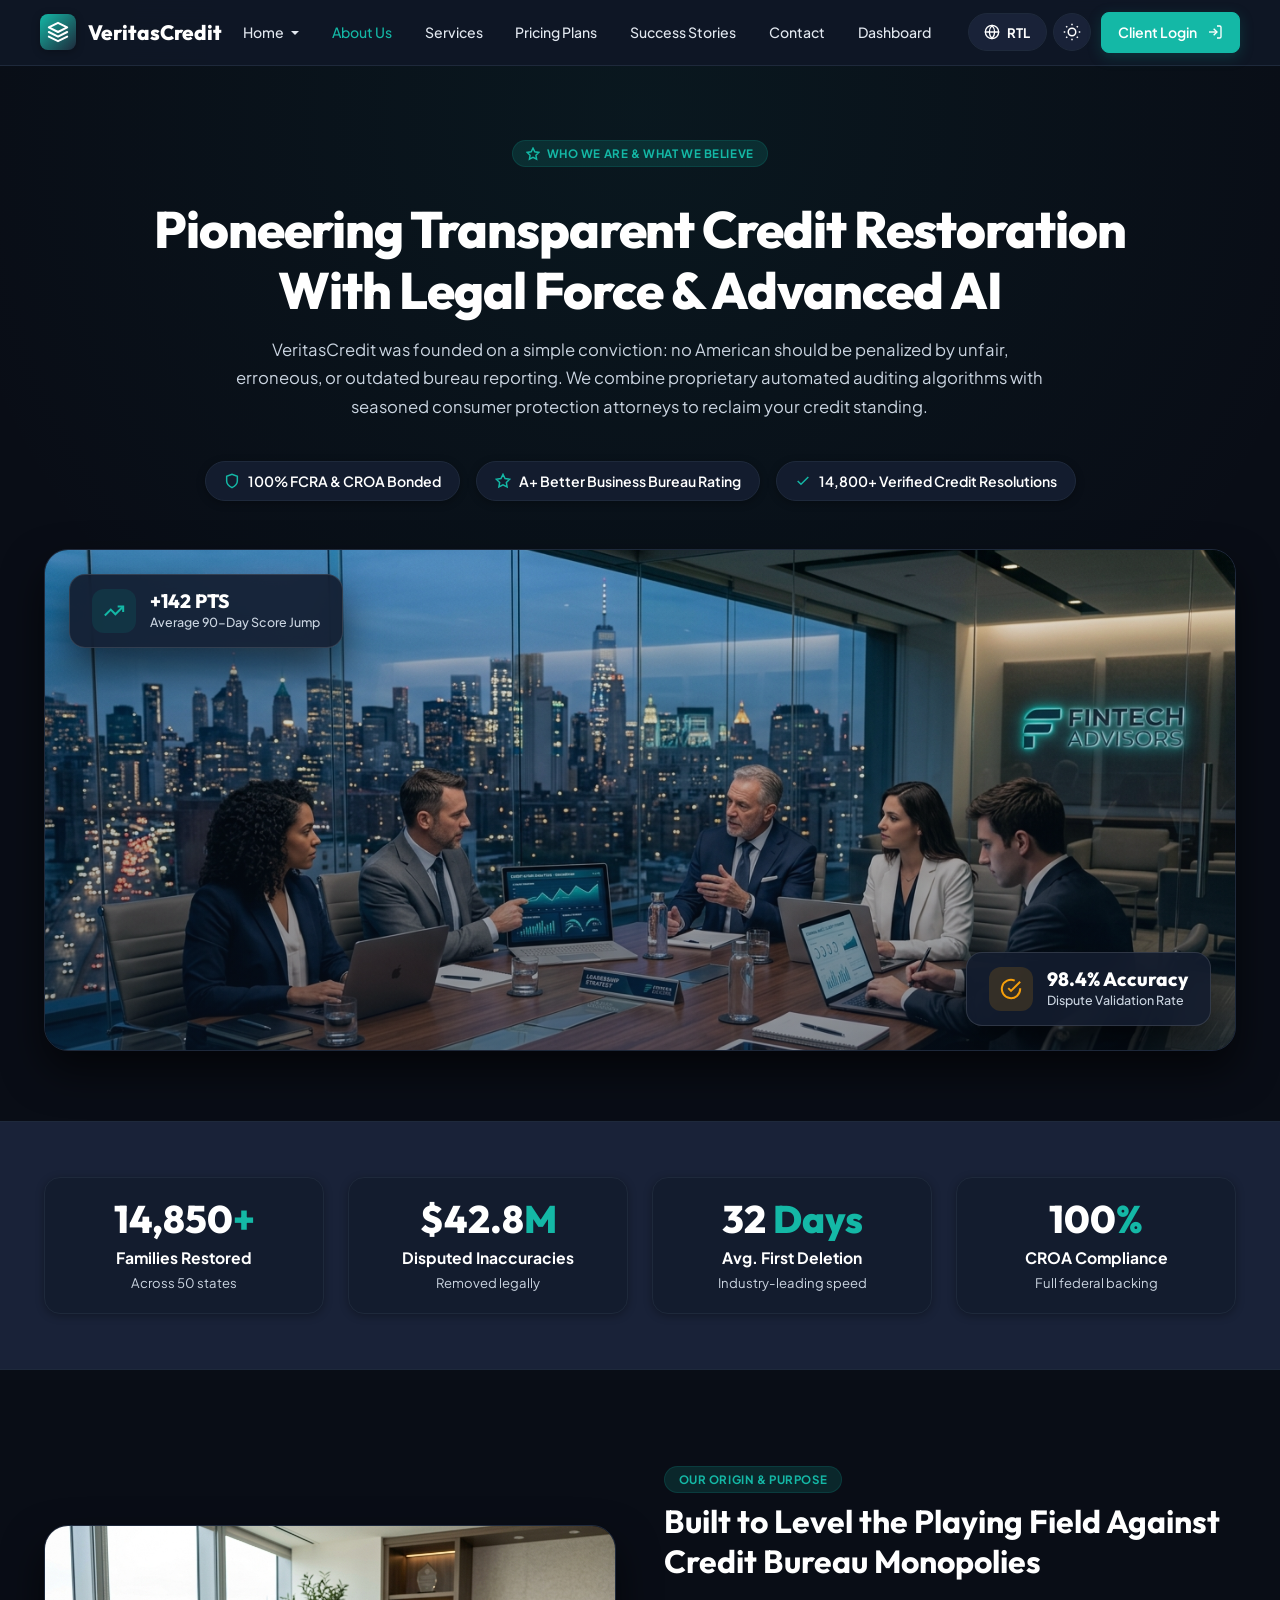
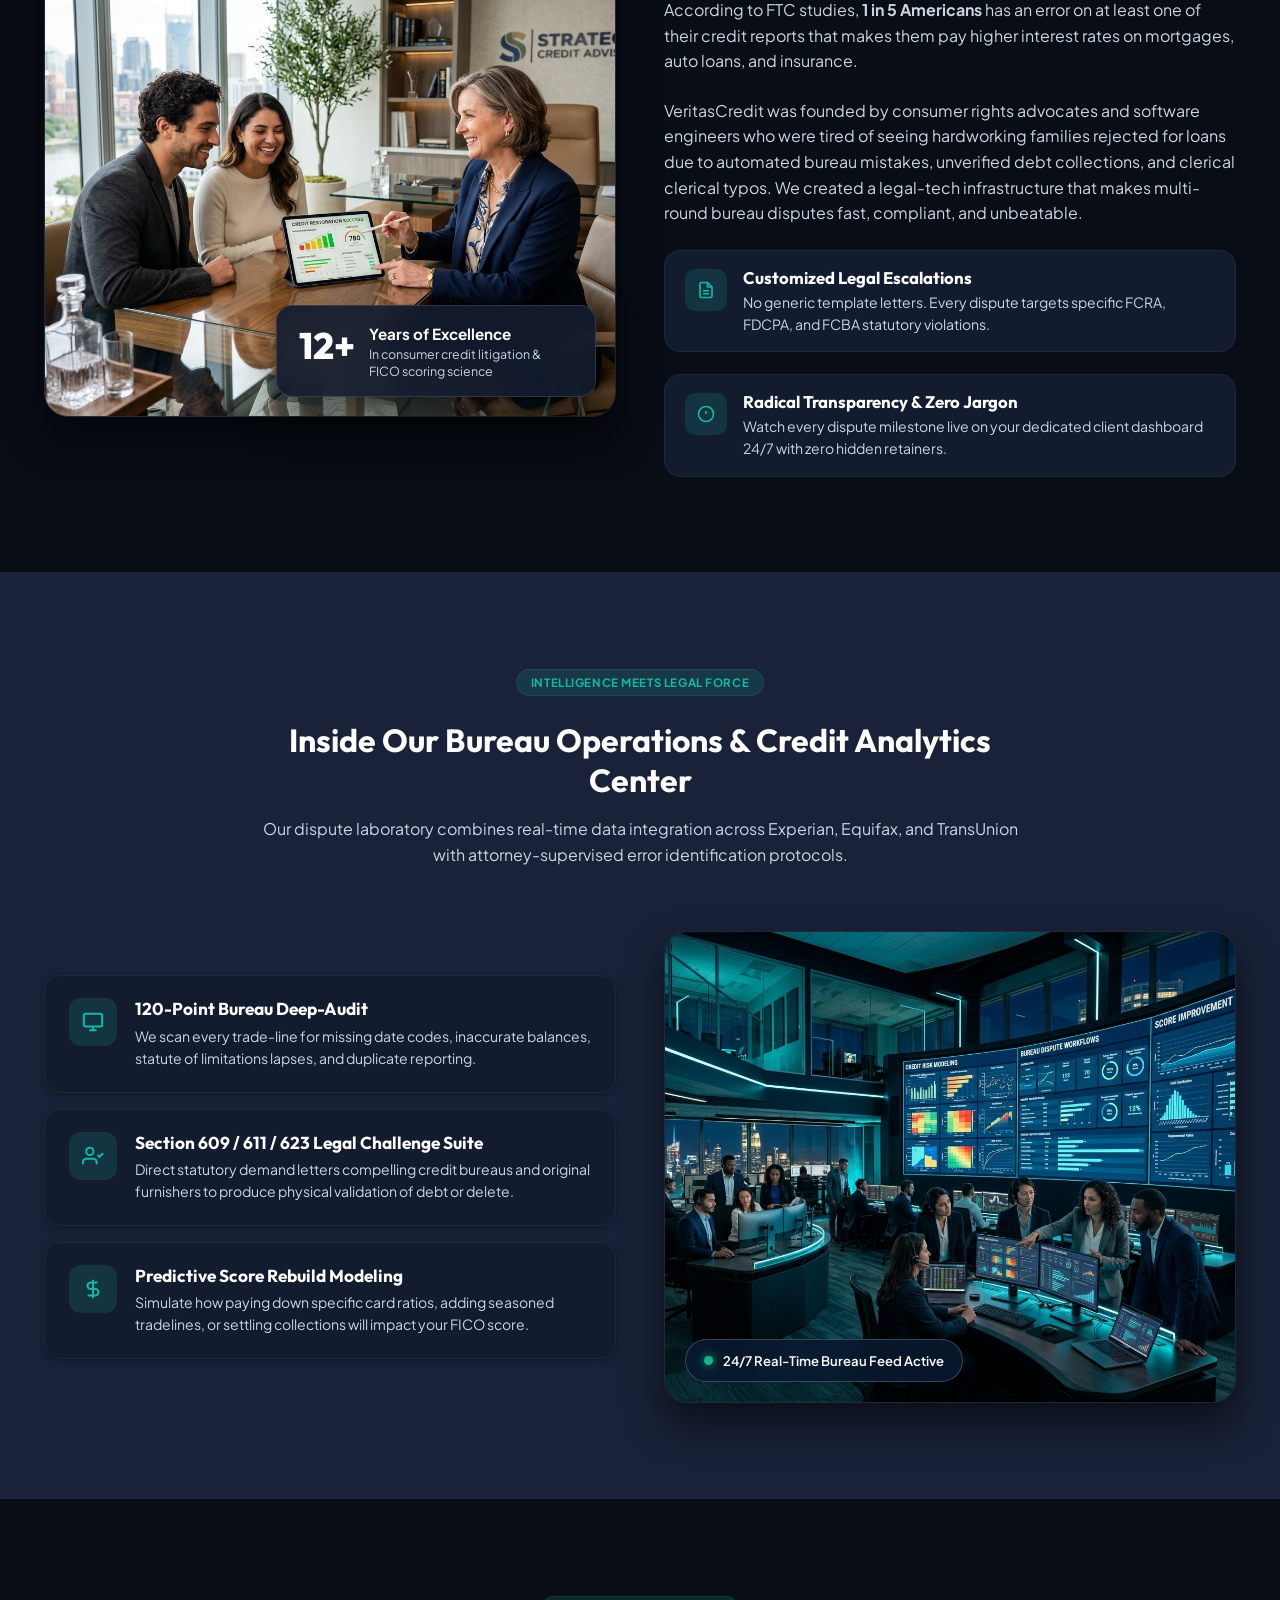
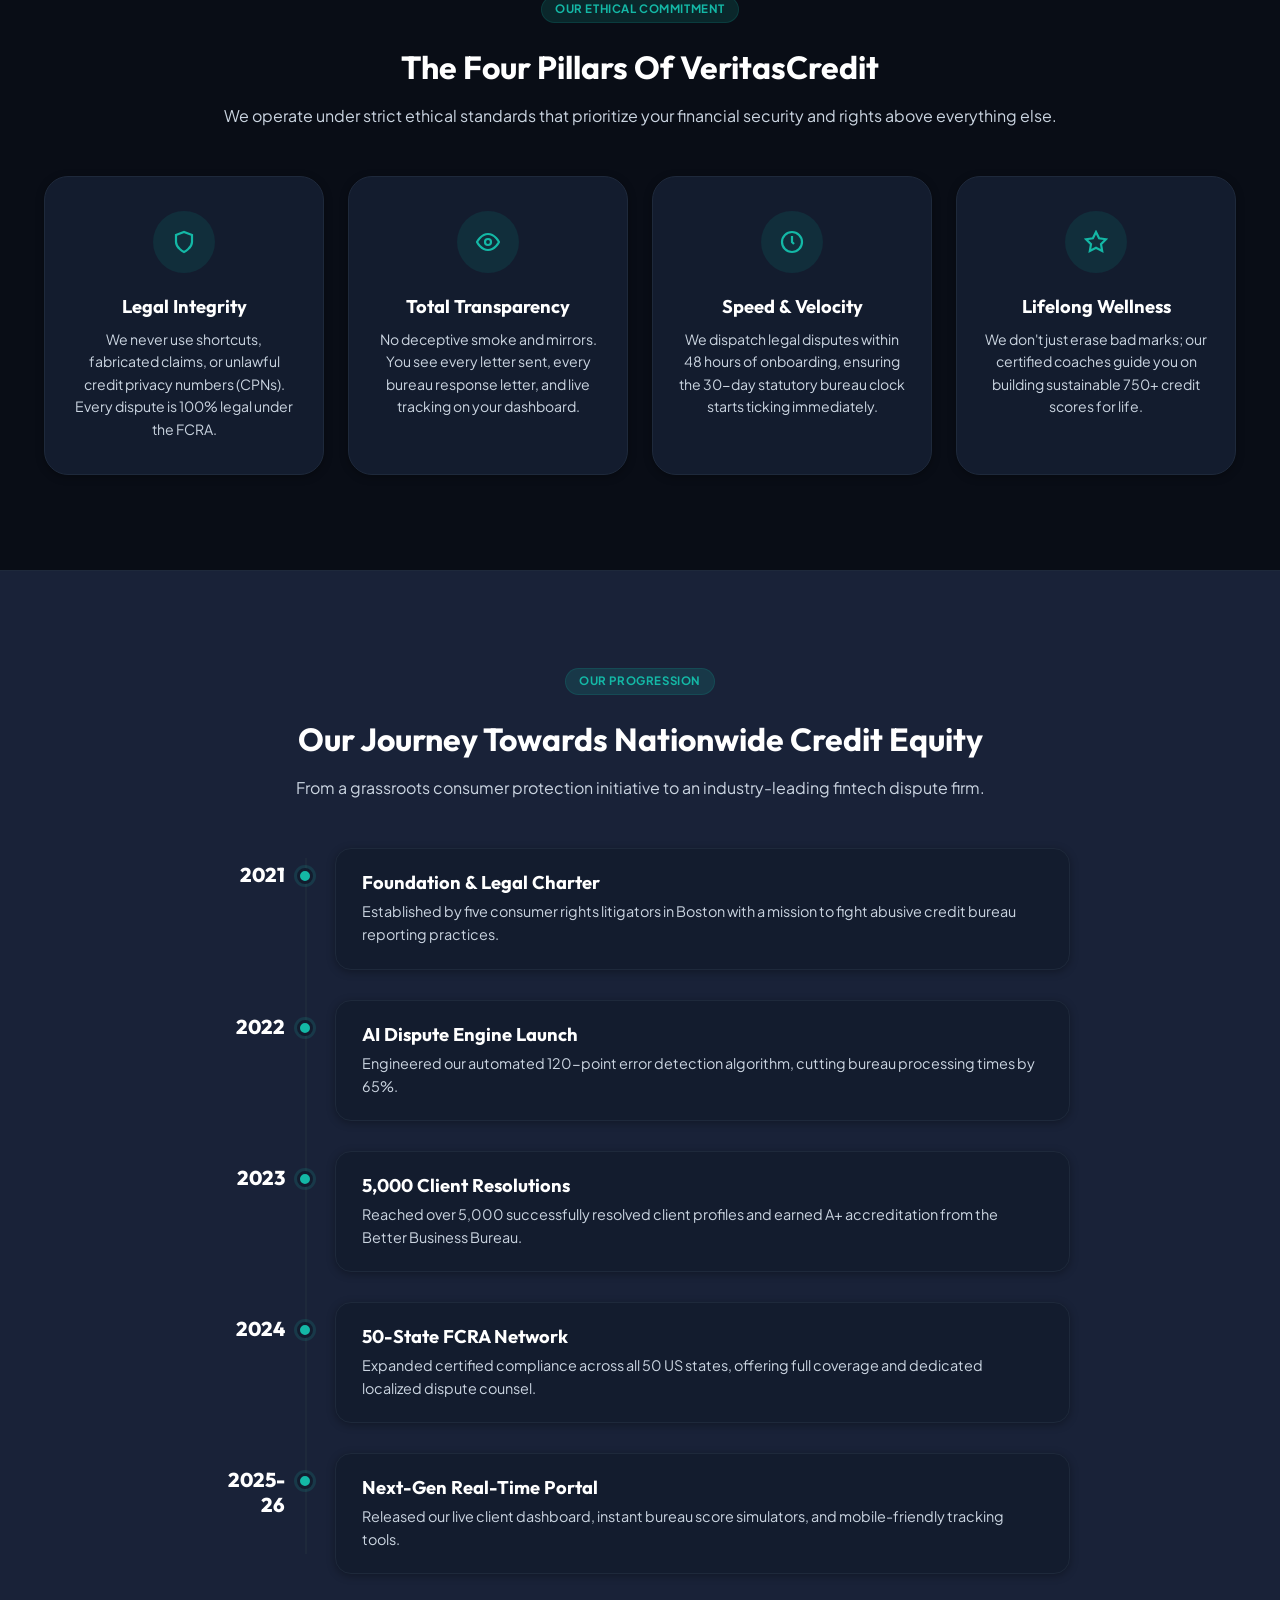
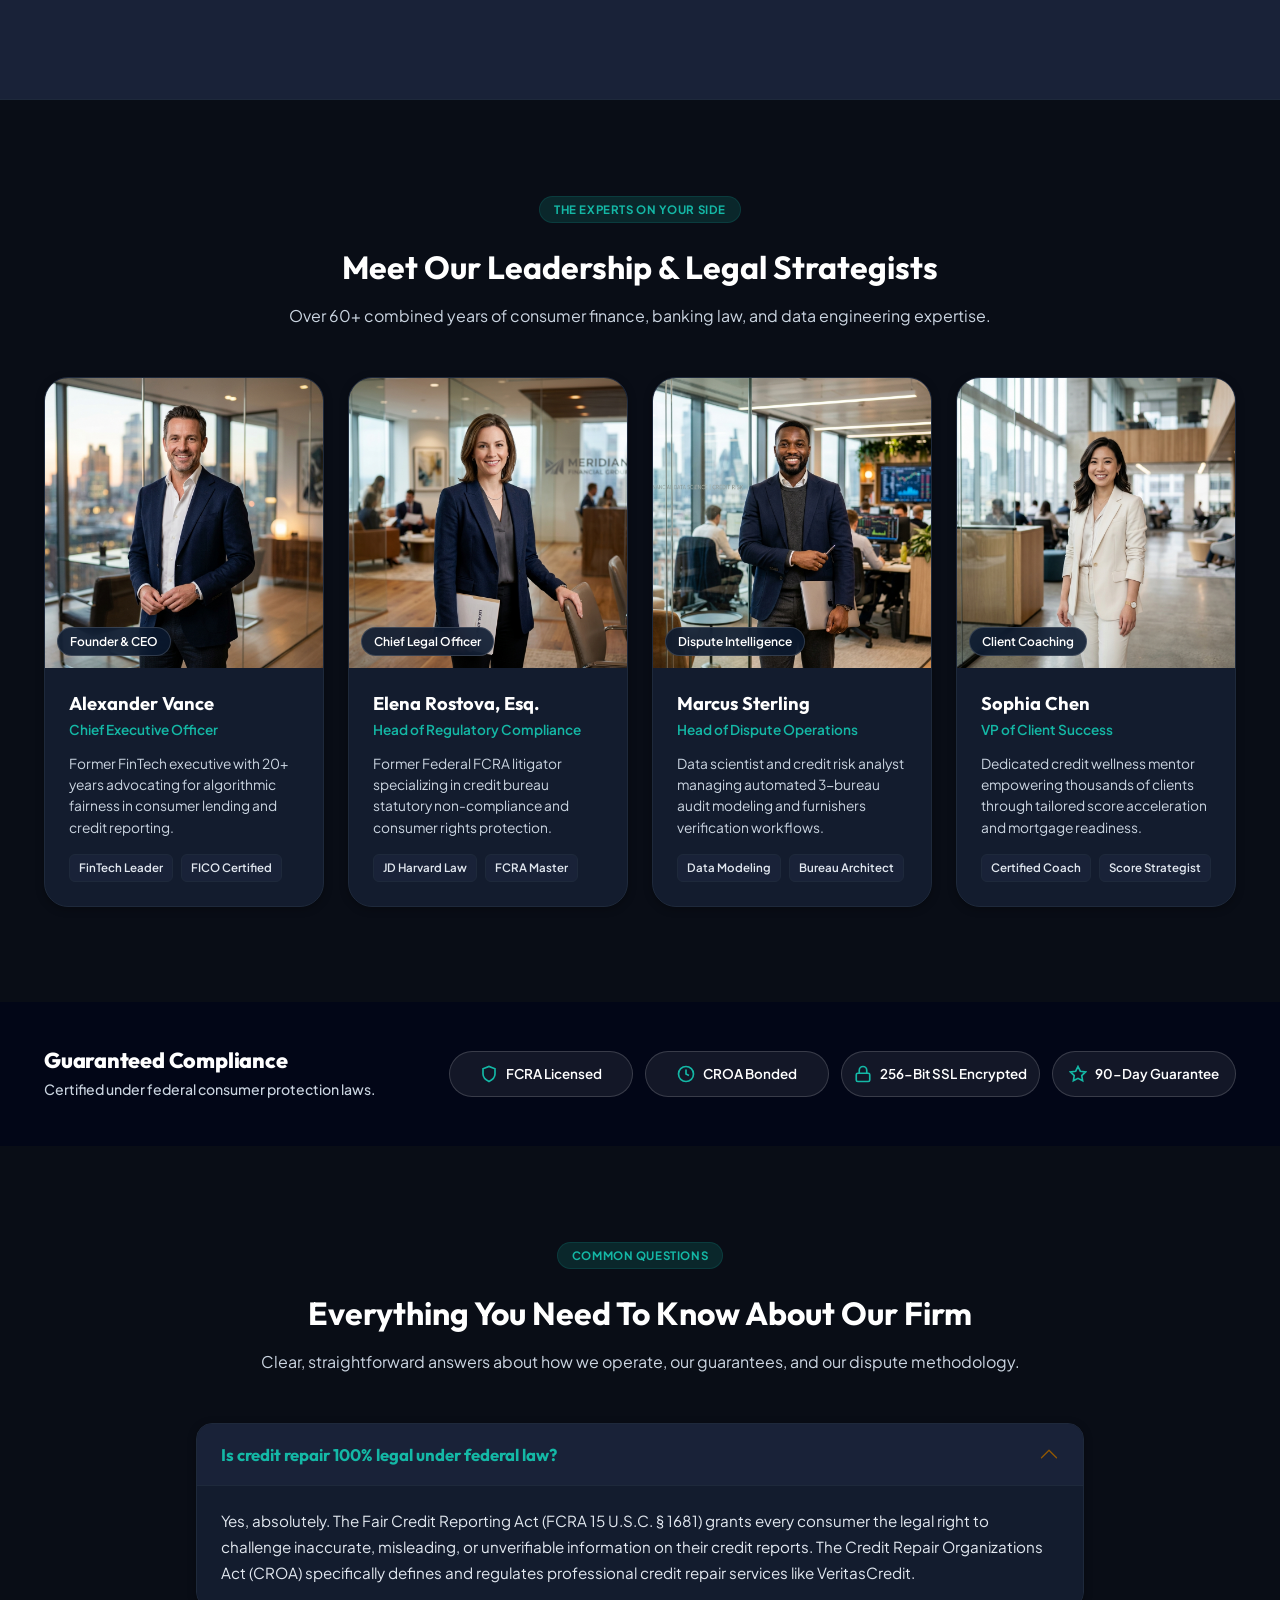
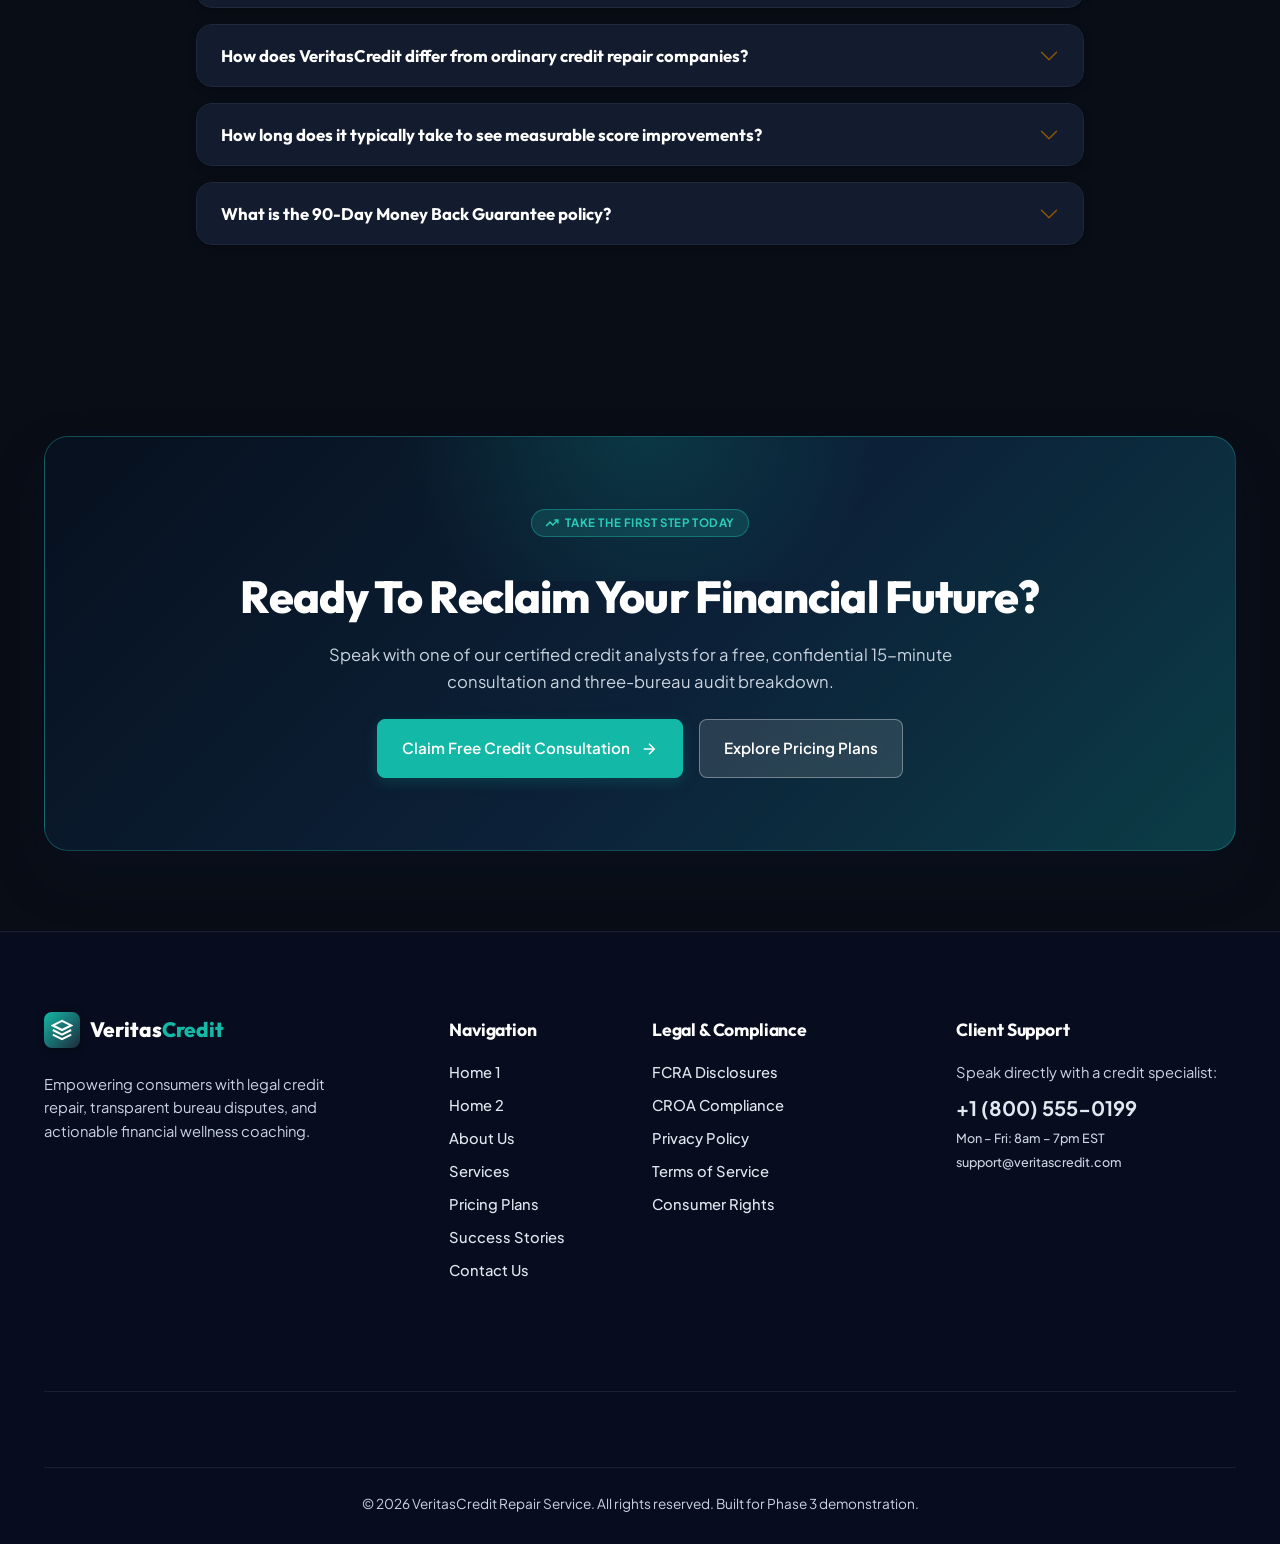
==== about.html @ 657b0f40 "first commit" ====
<!DOCTYPE html>
<html lang="en" dir="ltr" data-theme="light">
<head>
  <meta charset="UTF-8">
  <meta name="viewport" content="width=device-width, initial-scale=1.0">
  <title>VeritasCredit | About Us - Empowering Financial Freedom</title>
  <meta name="description" content="Learn about VeritasCredit's mission, executive leadership, legal dispute team, and innovative bureau repair technology helping thousands rebuild their credit.">
  
  <!-- Favicon -->
  <link rel="icon" type="image/svg+xml" href="data:image/svg+xml,<svg xmlns='http://www.w3.org/2000/svg' viewBox='0 0 24 24' fill='%230D9488'><path d='M12 2L2 7l10 5 10-5-10-5zM2 17l10 5 10-5M2 12l10 5 10-5'/></svg>">

  <!-- Bootstrap 5 CSS -->
  <link href="https://cdn.jsdelivr.net/npm/bootstrap@5.3.3/dist/css/bootstrap.min.css" rel="stylesheet" integrity="sha384-QWTKZyjpPEjISv5WaRU9OFeRpok6YctnYmDr5pNlyT2bRjXh0JMhjY6hW+ALEwIH" crossorigin="anonymous">

  <!-- Custom Stylesheet System -->
  <link rel="stylesheet" href="assets/css/style.css">
  <link rel="stylesheet" href="assets/css/responsive.css">
</head>
<body>

  <!-- ==========================================================================
       ATTRACTIVE PAGE LOADER
       ========================================================================== -->
  <div id="page-loader" class="page-loader">
    <div class="loader-content">
      <div class="loader-spinner-wrap">
        <div class="loader-ring loader-ring-1"></div>
        <div class="loader-ring loader-ring-2"></div>
        <div class="loader-logo-box">
          <svg width="26" height="26" viewBox="0 0 24 24" fill="none" stroke="currentColor" stroke-width="2.2">
            <path d="M12 2L2 7l10 5 10-5-10-5z"></path>
            <path d="M2 17l10 5 10-5"></path>
            <path d="M2 12l10 5 10-5"></path>
          </svg>
        </div>
      </div>
      <div class="loader-text font-heading fw-bold">Veritas<span style="color: #2DD4BF;">Credit</span></div>
      <div class="loader-subtext">Loading Organization Story...</div>
      <div class="loader-progress-bar">
        <div class="loader-progress-fill"></div>
      </div>
    </div>
  </div>

  <!-- ==========================================================================
       SHARED NAVBAR
       ========================================================================== -->
  <header class="header-navbar">
    <div class="container">
      <nav class="navbar navbar-expand-xl navbar-light p-0">
        
        <!-- Brand Logo -->
        <a class="navbar-brand navbar-brand-logo" href="index.html" id="nav-brand-logo">
          <div class="logo-icon-box">
            <svg width="22" height="22" viewBox="0 0 24 24" fill="none" stroke="currentColor" stroke-width="2.2" stroke-linecap="round" stroke-linejoin="round">
              <path d="M12 2L2 7l10 5 10-5-10-5z"></path>
              <path d="M2 17l10 5 10-5"></path>
              <path d="M2 12l10 5 10-5"></path>
            </svg>
          </div>
          <span>Veritas<span style="color: var(--brand-teal);">Credit</span></span>
        </a>

        <!-- Mobile Toggler -->
        <button class="navbar-toggler border-0 shadow-none p-2" type="button" data-bs-target="#navbarContent" aria-controls="navbarContent" aria-expanded="false" aria-label="Toggle navigation" id="mobile-nav-toggler">
          <svg width="24" height="24" viewBox="0 0 24 24" fill="none" stroke="currentColor" stroke-width="2">
            <line x1="3" y1="12" x2="21" y2="12"></line>
            <line x1="3" y1="6" x2="21" y2="6"></line>
            <line x1="3" y1="18" x2="21" y2="18"></line>
          </svg>
        </button>

        <!-- Navbar Menu & Controls -->
        <div class="collapse navbar-collapse" id="navbarContent">
          <!-- Main Links -->
          <ul class="navbar-nav mx-auto align-items-lg-center">
            
            <!-- Home Dropdown -->
            <li class="nav-item dropdown">
              <a class="nav-link dropdown-toggle" href="#" id="homeDropdown" role="button" data-bs-toggle="dropdown" aria-expanded="false">
                Home
              </a>
              <ul class="dropdown-menu dropdown-menu-custom" aria-labelledby="homeDropdown">
                <li><a class="dropdown-item" href="index.html" id="link-home1">Home 1</a></li>
                <li><a class="dropdown-item" href="home-2.html" id="link-home2">Home 2</a></li>
              </ul>
            </li>

            <li class="nav-item"><a class="nav-link active" href="about.html" id="link-about">About Us</a></li>
            <li class="nav-item"><a class="nav-link" href="services.html" id="link-services">Services</a></li>
            <li class="nav-item"><a class="nav-link" href="pricing.html" id="link-pricing">Pricing Plans</a></li>
            <li class="nav-item"><a class="nav-link" href="stories.html" id="link-stories">Success Stories</a></li>
            <li class="nav-item"><a class="nav-link" href="contact.html" id="link-contact">Contact</a></li>
            <li class="nav-item"><a class="nav-link" href="dashboard.html" id="link-dashboard">Dashboard</a></li>
          </ul>

          <!-- Controls & Login CTA -->
          <div class="d-flex align-items-center gap-2 ms-lg-3 nav-controls-mobile mt-3 mt-lg-0">
            <!-- Direction Switcher (LTR / RTL) -->
            <button class="lang-switch-btn dir-toggle-btn" type="button" aria-label="Toggle Layout Direction" id="btn-rtl-toggle">
              <svg width="16" height="16" viewBox="0 0 24 24" fill="none" stroke="currentColor" stroke-width="2" stroke-linecap="round" stroke-linejoin="round">
                <circle cx="12" cy="12" r="10"></circle>
                <line x1="2" y1="12" x2="22" y2="12"></line>
                <path d="M12 2a15.3 15.3 0 0 1 4 10 15.3 15.3 0 0 1-4 10 15.3 15.3 0 0 1-4-10 15.3 15.3 0 0 1 4-10z"></path>
              </svg>
              <span class="dir-label">RTL</span>
            </button>

            <!-- Light/Dark Mode Switcher -->
            <button class="btn-icon-toggle theme-toggle-btn" type="button" aria-label="Toggle Dark/Light Mode" id="btn-theme-toggle">
              <svg width="18" height="18" viewBox="0 0 24 24" fill="none" stroke="currentColor" stroke-width="2">
                <path d="M21 12.79A9 9 0 1 1 11.21 3 7 7 0 0 0 21 12.79z"/>
              </svg>
            </button>

            <!-- Login Button -->
            <a href="login.html" class="btn-custom-primary text-decoration-none px-3 py-2 ms-1" id="btn-login">
              <span>Client Login</span>
              <svg width="16" height="16" viewBox="0 0 24 24" fill="none" stroke="currentColor" stroke-width="2">
                <path d="M15 3h4a2 2 0 0 1 2 2v14a2 2 0 0 1-2 2h-4"></path>
                <polyline points="10 17 15 12 10 7"></polyline>
                <line x1="15" y1="12" x2="3" y2="12"></line>
              </svg>
            </a>
          </div>

        </div>
      </nav>
    </div>
  </header>

  <!-- ==========================================================================
       SECTION 1 — ABOUT PAGE HERO
       ========================================================================== -->
  <section class="about-page-hero" id="hero">
    <div class="container">
      
      <!-- Headline & Subtitle -->
      <div class="row justify-content-center text-center mb-4">
        <div class="col-lg-10">
          <div class="badge-eyebrow">
            <svg width="14" height="14" viewBox="0 0 24 24" fill="none" stroke="currentColor" stroke-width="2.5">
              <polygon points="12 2 15.09 8.26 22 9.27 17 14.14 18.18 21.02 12 17.77 5.82 21.02 7 14.14 2 9.27 8.91 8.26 12 2"></polygon>
            </svg>
            WHO WE ARE & WHAT WE BELIEVE
          </div>
          <h1 class="page-hero-title mt-3 mb-3">
            Pioneering Transparent Credit Restoration With <span class="gradient-text">Legal Force & Advanced AI</span>
          </h1>
          <p class="page-hero-subtitle mx-auto">
            VeritasCredit was founded on a simple conviction: no American should be penalized by unfair, erroneous, or outdated bureau reporting. We combine proprietary automated auditing algorithms with seasoned consumer protection attorneys to reclaim your credit standing.
          </p>
        </div>
      </div>

      <!-- Quick Trust Indicators -->
      <div class="row justify-content-center g-3 mb-5">
        <div class="col-auto">
          <div class="about-hero-pill">
            <svg width="16" height="16" viewBox="0 0 24 24" fill="none" stroke="currentColor" stroke-width="2.2" class="text-teal">
              <path d="M12 22s8-4 8-10V5l-8-3-8 3v7c0 6 8 10 8 10z"/>
            </svg>
            <span>100% FCRA & CROA Bonded</span>
          </div>
        </div>
        <div class="col-auto">
          <div class="about-hero-pill">
            <svg width="16" height="16" viewBox="0 0 24 24" fill="none" stroke="currentColor" stroke-width="2.2" class="text-teal">
              <polygon points="12 2 15.09 8.26 22 9.27 17 14.14 18.18 21.02 12 17.77 5.82 21.02 7 14.14 2 9.27 8.91 8.26 12 2"></polygon>
            </svg>
            <span>A+ Better Business Bureau Rating</span>
          </div>
        </div>
        <div class="col-auto">
          <div class="about-hero-pill">
            <svg width="16" height="16" viewBox="0 0 24 24" fill="none" stroke="currentColor" stroke-width="2.2" class="text-teal">
              <polyline points="20 6 9 17 4 12"/>
            </svg>
            <span>14,800+ Verified Credit Resolutions</span>
          </div>
        </div>
      </div>

      <!-- Hero Banner Image Showcase with Glass Floating Cards -->
      <div class="about-hero-media-wrap">
        <div class="about-hero-image-frame">
          <img src="assets/images/about/about-hero.jpg" alt="VeritasCredit Executive Leadership Boardroom" class="about-hero-img" loading="eager">
          <div class="about-hero-gradient-overlay"></div>
          
          <!-- Floating Badge Top Left -->
          <div class="about-floating-stat-card card-top-left">
            <div class="stat-badge-icon bg-teal-subtle">
              <svg width="22" height="22" viewBox="0 0 24 24" fill="none" stroke="currentColor" stroke-width="2.2">
                <polyline points="22 7 13.5 15.5 8.5 10.5 2 17"/>
                <polyline points="16 7 22 7 22 13"/>
              </svg>
            </div>
            <div>
              <div class="stat-badge-number">+142 PTS</div>
              <div class="stat-badge-label">Average 90-Day Score Jump</div>
            </div>
          </div>

          <!-- Floating Badge Bottom Right -->
          <div class="about-floating-stat-card card-bottom-right">
            <div class="stat-badge-icon bg-gold-subtle">
              <svg width="22" height="22" viewBox="0 0 24 24" fill="none" stroke="currentColor" stroke-width="2.2">
                <path d="M22 11.08V12a10 10 0 1 1-5.93-9.14"/>
                <polyline points="22 4 12 14.01 9 11.01"/>
              </svg>
            </div>
            <div>
              <div class="stat-badge-number">98.4% Accuracy</div>
              <div class="stat-badge-label">Dispute Validation Rate</div>
            </div>
          </div>
        </div>
      </div>

    </div>
  </section>

  <!-- ==========================================================================
       SECTION 2 — COMPANY STATS COUNTER BAR
       ========================================================================== -->
  <section class="about-counter-section">
    <div class="container">
      <div class="row g-4">
        <div class="col-6 col-lg-3">
          <div class="about-counter-card">
            <div class="counter-val font-heading">14,850<span class="text-teal">+</span></div>
            <div class="counter-label">Families Restored</div>
            <div class="counter-sub">Across 50 states</div>
          </div>
        </div>
        <div class="col-6 col-lg-3">
          <div class="about-counter-card">
            <div class="counter-val font-heading">$42.8<span class="text-teal">M</span></div>
            <div class="counter-label">Disputed Inaccuracies</div>
            <div class="counter-sub">Removed legally</div>
          </div>
        </div>
        <div class="col-6 col-lg-3">
          <div class="about-counter-card">
            <div class="counter-val font-heading">32<span class="text-teal"> Days</span></div>
            <div class="counter-label">Avg. First Deletion</div>
            <div class="counter-sub">Industry-leading speed</div>
          </div>
        </div>
        <div class="col-6 col-lg-3">
          <div class="about-counter-card">
            <div class="counter-val font-heading">100<span class="text-teal">%</span></div>
            <div class="counter-label">CROA Compliance</div>
            <div class="counter-sub">Full federal backing</div>
          </div>
        </div>
      </div>
    </div>
  </section>

  <!-- ==========================================================================
       SECTION 3 — MISSION, VISION & OUR STORY
       ========================================================================== -->
  <section class="about-story-section">
    <div class="container">
      <div class="row align-items-center g-5">
        
        <!-- Left Image Column -->
        <div class="col-lg-6">
          <div class="about-story-media position-relative">
            <div class="story-image-wrap">
              <img src="assets/images/about/about-mission.jpg" alt="VeritasCredit Advisor Consulting with Clients" class="story-image img-fluid" loading="lazy">
            </div>
            
            <div class="story-experience-card">
              <div class="exp-number font-heading">12+</div>
              <div class="exp-text">
                <strong>Years of Excellence</strong>
                <span>In consumer credit litigation & FICO scoring science</span>
              </div>
            </div>
          </div>
        </div>

        <!-- Right Content Column -->
        <div class="col-lg-6">
          <div class="badge-eyebrow mb-2">OUR ORIGIN & PURPOSE</div>
          <h2 class="section-title mb-3">Built to Level the Playing Field Against <span class="gradient-text">Credit Bureau Monopolies</span></h2>
          
          <p class="text-muted mb-4">
            According to FTC studies, <strong>1 in 5 Americans</strong> has an error on at least one of their credit reports that makes them pay higher interest rates on mortgages, auto loans, and insurance. 
          </p>
          <p class="text-muted mb-4">
            VeritasCredit was founded by consumer rights advocates and software engineers who were tired of seeing hardworking families rejected for loans due to automated bureau mistakes, unverified debt collections, and clerical clerical typos. We created a legal-tech infrastructure that makes multi-round bureau disputes fast, compliant, and unbeatable.
          </p>

          <!-- Core Pillars Checklist -->
          <div class="story-pillars-grid">
            <div class="pillar-item">
              <div class="pillar-icon">
                <svg width="18" height="18" viewBox="0 0 24 24" fill="none" stroke="currentColor" stroke-width="2.2">
                  <path d="M14 2H6a2 2 0 0 0-2 2v16a2 2 0 0 0 2 2h12a2 2 0 0 0 2-2V8z"></path>
                  <polyline points="14 2 14 8 20 8"></polyline>
                  <line x1="16" y1="13" x2="8" y2="13"></line>
                  <line x1="16" y1="17" x2="8" y2="17"></line>
                </svg>
              </div>
              <div>
                <h5 class="pillar-title">Customized Legal Escalations</h5>
                <p class="pillar-desc">No generic template letters. Every dispute targets specific FCRA, FDCPA, and FCBA statutory violations.</p>
              </div>
            </div>

            <div class="pillar-item">
              <div class="pillar-icon">
                <svg width="18" height="18" viewBox="0 0 24 24" fill="none" stroke="currentColor" stroke-width="2.2">
                  <circle cx="12" cy="12" r="10"></circle>
                  <line x1="12" y1="8" x2="12" y2="12"></line>
                  <line x1="12" y1="16" x2="12.01" y2="16"></line>
                </svg>
              </div>
              <div>
                <h5 class="pillar-title">Radical Transparency & Zero Jargon</h5>
                <p class="pillar-desc">Watch every dispute milestone live on your dedicated client dashboard 24/7 with zero hidden retainers.</p>
              </div>
            </div>
          </div>

        </div>

      </div>
    </div>
  </section>

  <!-- ==========================================================================
       SECTION 4 — TECHNOLOGY & OPERATIONS FLOOR SHOWCASE
       ========================================================================== -->
  <section class="about-tech-section">
    <div class="container">
      
      <div class="row justify-content-center text-center mb-5">
        <div class="col-lg-8">
          <div class="badge-eyebrow">INTELLIGENCE MEETS LEGAL FORCE</div>
          <h2 class="section-title mt-2 mb-3">Inside Our Bureau Operations & <span class="gradient-text">Credit Analytics Center</span></h2>
          <p class="section-subtitle mx-auto">
            Our dispute laboratory combines real-time data integration across Experian, Equifax, and TransUnion with attorney-supervised error identification protocols.
          </p>
        </div>
      </div>

      <div class="row align-items-center g-5">
        
        <!-- Tech Description & Features -->
        <div class="col-lg-6 order-lg-1 order-2">
          <div class="tech-feature-card mb-3">
            <div class="tech-icon-box">
              <svg width="22" height="22" viewBox="0 0 24 24" fill="none" stroke="currentColor" stroke-width="2.2">
                <rect x="2" y="3" width="20" height="14" rx="2" ry="2"></rect>
                <line x1="8" y1="21" x2="16" y2="21"></line>
                <line x1="12" y1="17" x2="12" y2="21"></line>
              </svg>
            </div>
            <div class="tech-info">
              <h4 class="tech-card-title">120-Point Bureau Deep-Audit</h4>
              <p class="tech-card-desc">We scan every trade-line for missing date codes, inaccurate balances, statute of limitations lapses, and duplicate reporting.</p>
            </div>
          </div>

          <div class="tech-feature-card mb-3">
            <div class="tech-icon-box">
              <svg width="22" height="22" viewBox="0 0 24 24" fill="none" stroke="currentColor" stroke-width="2.2">
                <path d="M16 21v-2a4 4 0 0 0-4-4H5a4 4 0 0 0-4 4v2"></path>
                <circle cx="8.5" cy="7" r="4"></circle>
                <polyline points="17 11 19 13 23 9"></polyline>
              </svg>
            </div>
            <div class="tech-info">
              <h4 class="tech-card-title">Section 609 / 611 / 623 Legal Challenge Suite</h4>
              <p class="tech-card-desc">Direct statutory demand letters compelling credit bureaus and original furnishers to produce physical validation of debt or delete.</p>
            </div>
          </div>

          <div class="tech-feature-card">
            <div class="tech-icon-box">
              <svg width="22" height="22" viewBox="0 0 24 24" fill="none" stroke="currentColor" stroke-width="2.2">
                <path d="M12 2v20M17 5H9.5a3.5 3.5 0 0 0 0 7h5a3.5 3.5 0 0 1 0 7H6"></path>
              </svg>
            </div>
            <div class="tech-info">
              <h4 class="tech-card-title">Predictive Score Rebuild Modeling</h4>
              <p class="tech-card-desc">Simulate how paying down specific card ratios, adding seasoned tradelines, or settling collections will impact your FICO score.</p>
            </div>
          </div>
        </div>

        <!-- Tech Center Visual Image -->
        <div class="col-lg-6 order-lg-2 order-1">
          <div class="tech-media-frame">
            <img src="assets/images/about/about-technology.jpg" alt="VeritasCredit Analytics & Operations Center" class="tech-img img-fluid" loading="lazy">
            <div class="tech-badge-overlay">
              <span class="live-dot"></span>
              <span>24/7 Real-Time Bureau Feed Active</span>
            </div>
          </div>
        </div>

      </div>

    </div>
  </section>

  <!-- ==========================================================================
       SECTION 5 — CORE VALUES THAT DEFINE US
       ========================================================================== -->
  <section class="about-values-section">
    <div class="container">
      
      <div class="text-center mb-5">
        <div class="badge-eyebrow">OUR ETHICAL COMMITMENT</div>
        <h2 class="section-title mt-2 mb-3">The Four Pillars Of <span class="gradient-text">VeritasCredit</span></h2>
        <p class="section-subtitle mx-auto">
          We operate under strict ethical standards that prioritize your financial security and rights above everything else.
        </p>
      </div>

      <div class="row g-4">
        
        <div class="col-md-6 col-lg-3">
          <div class="value-box-card h-100">
            <div class="value-icon-circle bg-teal-subtle">
              <svg width="24" height="24" viewBox="0 0 24 24" fill="none" stroke="currentColor" stroke-width="2.2">
                <path d="M12 22s8-4 8-10V5l-8-3-8 3v7c0 6 8 10 8 10z"/>
              </svg>
            </div>
            <h4 class="value-card-title">Legal Integrity</h4>
            <p class="value-card-desc">We never use shortcuts, fabricated claims, or unlawful credit privacy numbers (CPNs). Every dispute is 100% legal under the FCRA.</p>
          </div>
        </div>

        <div class="col-md-6 col-lg-3">
          <div class="value-box-card h-100">
            <div class="value-icon-circle bg-teal-subtle">
              <svg width="24" height="24" viewBox="0 0 24 24" fill="none" stroke="currentColor" stroke-width="2.2">
                <path d="M1 12s4-8 11-8 11 8 11 8-4 8-11 8-11-8-11-8z"></path>
                <circle cx="12" cy="12" r="3"></circle>
              </svg>
            </div>
            <h4 class="value-card-title">Total Transparency</h4>
            <p class="value-card-desc">No deceptive smoke and mirrors. You see every letter sent, every bureau response letter, and live tracking on your dashboard.</p>
          </div>
        </div>

        <div class="col-md-6 col-lg-3">
          <div class="value-box-card h-100">
            <div class="value-icon-circle bg-teal-subtle">
              <svg width="24" height="24" viewBox="0 0 24 24" fill="none" stroke="currentColor" stroke-width="2.2">
                <circle cx="12" cy="12" r="10"></circle>
                <polyline points="12 6 12 12 14 14"></polyline>
              </svg>
            </div>
            <h4 class="value-card-title">Speed & Velocity</h4>
            <p class="value-card-desc">We dispatch legal disputes within 48 hours of onboarding, ensuring the 30-day statutory bureau clock starts ticking immediately.</p>
          </div>
        </div>

        <div class="col-md-6 col-lg-3">
          <div class="value-box-card h-100">
            <div class="value-icon-circle bg-teal-subtle">
              <svg width="24" height="24" viewBox="0 0 24 24" fill="none" stroke="currentColor" stroke-width="2.2">
                <path d="M12 2l3.09 6.26L22 9.27l-5 4.87 1.18 6.88L12 17.77l-6.18 3.25L7 14.14 2 9.27l6.91-1.01L12 2z"></path>
              </svg>
            </div>
            <h4 class="value-card-title">Lifelong Wellness</h4>
            <p class="value-card-desc">We don't just erase bad marks; our certified coaches guide you on building sustainable 750+ credit scores for life.</p>
          </div>
        </div>

      </div>

    </div>
  </section>

  <!-- ==========================================================================
       SECTION 6 — TIMELINE / COMPANY MILESTONES
       ========================================================================== -->
  <section class="about-timeline-section">
    <div class="container">
      
      <div class="text-center mb-5">
        <div class="badge-eyebrow">OUR PROGRESSION</div>
        <h2 class="section-title mt-2 mb-3">Our Journey Towards <span class="gradient-text">Nationwide Credit Equity</span></h2>
        <p class="section-subtitle mx-auto">
          From a grassroots consumer protection initiative to an industry-leading fintech dispute firm.
        </p>
      </div>

      <div class="timeline-wrapper">
        
        <!-- Timeline Item 1 -->
        <div class="timeline-row">
          <div class="timeline-year font-heading">2021</div>
          <div class="timeline-marker"></div>
          <div class="timeline-content-box">
            <h4 class="timeline-title">Foundation & Legal Charter</h4>
            <p class="timeline-desc">Established by five consumer rights litigators in Boston with a mission to fight abusive credit bureau reporting practices.</p>
          </div>
        </div>

        <!-- Timeline Item 2 -->
        <div class="timeline-row">
          <div class="timeline-year font-heading">2022</div>
          <div class="timeline-marker"></div>
          <div class="timeline-content-box">
            <h4 class="timeline-title">AI Dispute Engine Launch</h4>
            <p class="timeline-desc">Engineered our automated 120-point error detection algorithm, cutting bureau processing times by 65%.</p>
          </div>
        </div>

        <!-- Timeline Item 3 -->
        <div class="timeline-row">
          <div class="timeline-year font-heading">2023</div>
          <div class="timeline-marker"></div>
          <div class="timeline-content-box">
            <h4 class="timeline-title">5,000 Client Resolutions</h4>
            <p class="timeline-desc">Reached over 5,000 successfully resolved client profiles and earned A+ accreditation from the Better Business Bureau.</p>
          </div>
        </div>

        <!-- Timeline Item 4 -->
        <div class="timeline-row">
          <div class="timeline-year font-heading">2024</div>
          <div class="timeline-marker"></div>
          <div class="timeline-content-box">
            <h4 class="timeline-title">50-State FCRA Network</h4>
            <p class="timeline-desc">Expanded certified compliance across all 50 US states, offering full coverage and dedicated localized dispute counsel.</p>
          </div>
        </div>

        <!-- Timeline Item 5 -->
        <div class="timeline-row">
          <div class="timeline-year font-heading">2025-26</div>
          <div class="timeline-marker"></div>
          <div class="timeline-content-box">
            <h4 class="timeline-title">Next-Gen Real-Time Portal</h4>
            <p class="timeline-desc">Released our live client dashboard, instant bureau score simulators, and mobile-friendly tracking tools.</p>
          </div>
        </div>

      </div>

    </div>
  </section>

  <!-- ==========================================================================
       SECTION 7 — EXECUTIVE LEADERSHIP & DISPUTE SPECIALISTS
       ========================================================================== -->
  <section class="about-team-section">
    <div class="container">
      
      <div class="text-center mb-5">
        <div class="badge-eyebrow">THE EXPERTS ON YOUR SIDE</div>
        <h2 class="section-title mt-2 mb-3">Meet Our <span class="gradient-text">Leadership & Legal Strategists</span></h2>
        <p class="section-subtitle mx-auto">
          Over 60+ combined years of consumer finance, banking law, and data engineering expertise.
        </p>
      </div>

      <div class="row g-4">
        
        <!-- Team Member 1 -->
        <div class="col-sm-6 col-lg-3">
          <div class="team-card h-100">
            <div class="team-img-wrap">
              <img src="assets/images/about/team-ceo.jpg" alt="Alexander Vance - Founder & CEO" class="team-img" loading="lazy">
              <div class="team-badge">Founder & CEO</div>
            </div>
            <div class="team-body">
              <h4 class="team-name">Alexander Vance</h4>
              <div class="team-role">Chief Executive Officer</div>
              <p class="team-bio">Former FinTech executive with 20+ years advocating for algorithmic fairness in consumer lending and credit reporting.</p>
              <div class="team-socials">
                <span class="badge-cert">FinTech Leader</span>
                <span class="badge-cert">FICO Certified</span>
              </div>
            </div>
          </div>
        </div>

        <!-- Team Member 2 -->
        <div class="col-sm-6 col-lg-3">
          <div class="team-card h-100">
            <div class="team-img-wrap">
              <img src="assets/images/about/team-legal.jpg" alt="Elena Rostova, Esq. - Chief Legal Counsel" class="team-img" loading="lazy">
              <div class="team-badge">Chief Legal Officer</div>
            </div>
            <div class="team-body">
              <h4 class="team-name">Elena Rostova, Esq.</h4>
              <div class="team-role">Head of Regulatory Compliance</div>
              <p class="team-bio">Former Federal FCRA litigator specializing in credit bureau statutory non-compliance and consumer rights protection.</p>
              <div class="team-socials">
                <span class="badge-cert">JD Harvard Law</span>
                <span class="badge-cert">FCRA Master</span>
              </div>
            </div>
          </div>
        </div>

        <!-- Team Member 3 -->
        <div class="col-sm-6 col-lg-3">
          <div class="team-card h-100">
            <div class="team-img-wrap">
              <img src="assets/images/about/team-dispute.jpg" alt="Marcus Sterling - Head of Bureau Dispute Intelligence" class="team-img" loading="lazy">
              <div class="team-badge">Dispute Intelligence</div>
            </div>
            <div class="team-body">
              <h4 class="team-name">Marcus Sterling</h4>
              <div class="team-role">Head of Dispute Operations</div>
              <p class="team-bio">Data scientist and credit risk analyst managing automated 3-bureau audit modeling and furnishers verification workflows.</p>
              <div class="team-socials">
                <span class="badge-cert">Data Modeling</span>
                <span class="badge-cert">Bureau Architect</span>
              </div>
            </div>
          </div>
        </div>

        <!-- Team Member 4 -->
        <div class="col-sm-6 col-lg-3">
          <div class="team-card h-100">
            <div class="team-img-wrap">
              <img src="assets/images/about/team-success.jpg" alt="Sophia Chen - VP of Client Success" class="team-img" loading="lazy">
              <div class="team-badge">Client Coaching</div>
            </div>
            <div class="team-body">
              <h4 class="team-name">Sophia Chen</h4>
              <div class="team-role">VP of Client Success</div>
              <p class="team-bio">Dedicated credit wellness mentor empowering thousands of clients through tailored score acceleration and mortgage readiness.</p>
              <div class="team-socials">
                <span class="badge-cert">Certified Coach</span>
                <span class="badge-cert">Score Strategist</span>
              </div>
            </div>
          </div>
        </div>

      </div>

    </div>
  </section>

  <!-- ==========================================================================
       SECTION 8 — ACCREDITATION & TRUST BADGES
       ========================================================================== -->
  <section class="about-trust-bar-section">
    <div class="container">
      <div class="trust-bar-inner">
        <div class="row align-items-center g-4">
          <div class="col-xl-4 text-center text-xl-start">
            <h3 class="trust-bar-heading mb-1">Guaranteed Compliance</h3>
            <p class="trust-bar-sub mb-0">Certified under federal consumer protection laws.</p>
          </div>
          <div class="col-xl-8">
            <div class="trust-badges-grid">
              <div class="trust-badge-item">
                <svg width="18" height="18" viewBox="0 0 24 24" fill="none" stroke="currentColor" stroke-width="2.2" class="text-teal">
                  <path d="M12 22s8-4 8-10V5l-8-3-8 3v7c0 6 8 10 8 10z"/>
                </svg>
                <span>FCRA Licensed</span>
              </div>
              <div class="trust-badge-item">
                <svg width="18" height="18" viewBox="0 0 24 24" fill="none" stroke="currentColor" stroke-width="2.2" class="text-teal">
                  <circle cx="12" cy="12" r="10"></circle>
                  <path d="M12 6v6l4 2"></path>
                </svg>
                <span>CROA Bonded</span>
              </div>
              <div class="trust-badge-item">
                <svg width="18" height="18" viewBox="0 0 24 24" fill="none" stroke="currentColor" stroke-width="2.2" class="text-teal">
                  <rect x="3" y="11" width="18" height="11" rx="2" ry="2"></rect>
                  <path d="M7 11V7a5 5 0 0 1 10 0v4"></path>
                </svg>
                <span>256-Bit SSL Encrypted</span>
              </div>
              <div class="trust-badge-item">
                <svg width="18" height="18" viewBox="0 0 24 24" fill="none" stroke="currentColor" stroke-width="2.2" class="text-teal">
                  <polygon points="12 2 15.09 8.26 22 9.27 17 14.14 18.18 21.02 12 17.77 5.82 21.02 7 14.14 2 9.27 8.91 8.26 12 2"></polygon>
                </svg>
                <span>90-Day Guarantee</span>
              </div>
            </div>
          </div>
        </div>
      </div>
    </div>
  </section>

  <!-- ==========================================================================
       SECTION 9 — FREQUENTLY ASKED QUESTIONS
       ========================================================================== -->
  <section class="about-faq-section">
    <div class="container">
      
      <div class="text-center mb-5">
        <div class="badge-eyebrow">COMMON QUESTIONS</div>
        <h2 class="section-title mt-2 mb-3">Everything You Need To Know <span class="gradient-text">About Our Firm</span></h2>
        <p class="section-subtitle mx-auto">
          Clear, straightforward answers about how we operate, our guarantees, and our dispute methodology.
        </p>
      </div>

      <div class="row justify-content-center">
        <div class="col-lg-9">
          
          <div class="accordion accordion-custom" id="aboutAccordion">
            
            <div class="accordion-item">
              <h2 class="accordion-header" id="headingOne">
                <button class="accordion-button" type="button" data-bs-toggle="collapse" data-bs-target="#collapseOne" aria-expanded="true" aria-controls="collapseOne">
                  Is credit repair 100% legal under federal law?
                </button>
              </h2>
              <div id="collapseOne" class="accordion-collapse collapse show" aria-labelledby="headingOne" data-bs-parent="#aboutAccordion">
                <div class="accordion-body">
                  Yes, absolutely. The Fair Credit Reporting Act (FCRA 15 U.S.C. § 1681) grants every consumer the legal right to challenge inaccurate, misleading, or unverifiable information on their credit reports. The Credit Repair Organizations Act (CROA) specifically defines and regulates professional credit repair services like VeritasCredit.
                </div>
              </div>
            </div>

            <div class="accordion-item">
              <h2 class="accordion-header" id="headingTwo">
                <button class="accordion-button collapsed" type="button" data-bs-toggle="collapse" data-bs-target="#collapseTwo" aria-expanded="false" aria-controls="collapseTwo">
                  How does VeritasCredit differ from ordinary credit repair companies?
                </button>
              </h2>
              <div id="collapseTwo" class="accordion-collapse collapse" aria-labelledby="headingTwo" data-bs-parent="#aboutAccordion">
                <div class="accordion-body">
                  Unlike traditional services that mail generic form letters that bureaus immediately disregard as spam, VeritasCredit utilizes an advanced 120-point algorithmic audit and custom attorney-crafted dispute filings citing exact statutory violations. Furthermore, you receive transparent 24/7 client portal access and an assigned specialist.
                </div>
              </div>
            </div>

            <div class="accordion-item">
              <h2 class="accordion-header" id="headingThree">
                <button class="accordion-button collapsed" type="button" data-bs-toggle="collapse" data-bs-target="#collapseThree" aria-expanded="false" aria-controls="collapseThree">
                  How long does it typically take to see measurable score improvements?
                </button>
              </h2>
              <div id="collapseThree" class="accordion-collapse collapse" aria-labelledby="headingThree" data-bs-parent="#aboutAccordion">
                <div class="accordion-body">
                  By federal law, credit bureaus have 30 to 45 days to respond to and investigate disputes. Most VeritasCredit clients see initial removals and score improvements within their first 30 to 45 days, with comprehensive file restoration typically taking 3 to 6 months depending on the file complexity.
                </div>
              </div>
            </div>

            <div class="accordion-item">
              <h2 class="accordion-header" id="headingFour">
                <button class="accordion-button collapsed" type="button" data-bs-toggle="collapse" data-bs-target="#collapseFour" aria-expanded="false" aria-controls="collapseFour">
                  What is the 90-Day Money Back Guarantee policy?
                </button>
              </h2>
              <div id="collapseFour" class="accordion-collapse collapse" aria-labelledby="headingFour" data-bs-parent="#aboutAccordion">
                <div class="accordion-body">
                  We stand behind our work. If we are unable to remove or correct any inaccurate, unverifiable, or outdated negative trade-lines from your three bureau credit reports within 90 days of onboarding, you are entitled to a full refund of your service fees as outlined in our CROA client agreement.
                </div>
              </div>
            </div>

          </div>

        </div>
      </div>

    </div>
  </section>

  <!-- ==========================================================================
       SECTION 10 — HIGH CONVERTING CALL TO ACTION
       ========================================================================== -->
  <section class="cta-section position-relative">
    <div class="container">
      <div class="about-cta-box text-center">
        <div class="badge-eyebrow mb-3">
          <svg width="14" height="14" viewBox="0 0 24 24" fill="none" stroke="currentColor" stroke-width="2.5">
            <polyline points="22 7 13.5 15.5 8.5 10.5 2 17"></polyline>
            <polyline points="16 7 22 7 22 13"></polyline>
          </svg>
          TAKE THE FIRST STEP TODAY
        </div>
        <h2 class="cta-title font-heading mb-3">Ready To Reclaim Your Financial Future?</h2>
        <p class="cta-subtitle mx-auto mb-4">
          Speak with one of our certified credit analysts for a free, confidential 15-minute consultation and three-bureau audit breakdown.
        </p>
        <div class="d-flex flex-wrap justify-content-center gap-3">
          <a href="contact.html" class="btn-custom-primary btn-lg px-4 py-3" id="btn-about-cta-start">
            <span>Claim Free Credit Consultation</span>
            <svg width="18" height="18" viewBox="0 0 24 24" fill="none" stroke="currentColor" stroke-width="2">
              <line x1="5" y1="12" x2="19" y2="12"></line>
              <polyline points="12 5 19 12 12 19"></polyline>
            </svg>
          </a>
          <a href="pricing.html" class="btn-custom-secondary btn-lg px-4 py-3" id="btn-about-cta-pricing">
            <span>Explore Pricing Plans</span>
          </a>
        </div>
      </div>
    </div>
  </section>

  <!-- ==========================================================================
       SHARED FOOTER
       ========================================================================== -->
  <footer class="site-footer">
    <div class="container">
      <div class="row g-4 pb-5">
        
        <div class="col-lg-4 col-md-6">
          <div class="footer-brand">
            <a class="navbar-brand-logo mb-3" href="index.html">
              <div class="logo-icon-box">
                <svg width="22" height="22" viewBox="0 0 24 24" fill="none" stroke="currentColor" stroke-width="2.2">
                  <path d="M12 2L2 7l10 5 10-5-10-5z"></path>
                  <path d="M2 17l10 5 10-5"></path>
                  <path d="M2 12l10 5 10-5"></path>
                </svg>
              </div>
              <span>Veritas<span style="color: var(--brand-teal);">Credit</span></span>
            </a>
            <p>Empowering consumers with legal credit repair, transparent bureau disputes, and actionable financial wellness coaching.</p>
          </div>
        </div>

        <div class="col-lg-2 col-md-6">
          <h4 class="footer-heading">Navigation</h4>
          <ul class="footer-links">
            <li><a href="index.html">Home 1</a></li>
            <li><a href="home-2.html">Home 2</a></li>
            <li><a href="about.html">About Us</a></li>
            <li><a href="services.html">Services</a></li>
            <li><a href="pricing.html">Pricing Plans</a></li>
            <li><a href="stories.html">Success Stories</a></li>
            <li><a href="contact.html">Contact Us</a></li>
          </ul>
        </div>

        <div class="col-lg-3 col-md-6">
          <h4 class="footer-heading">Legal & Compliance</h4>
          <ul class="footer-links">
            <li><a href="#">FCRA Disclosures</a></li>
            <li><a href="#">CROA Compliance</a></li>
            <li><a href="#">Privacy Policy</a></li>
            <li><a href="#">Terms of Service</a></li>
            <li><a href="#">Consumer Rights</a></li>
          </ul>
        </div>

        <div class="col-lg-3 col-md-6">
          <h4 class="footer-heading">Client Support</h4>
          <p class="small text-muted mb-2">Speak directly with a credit specialist:</p>
          <div class="fw-bold text-main fs-5 mb-1">+1 (800) 555-0199</div>
          <div class="small text-subtle">Mon – Fri: 8am – 7pm EST</div>
          <div class="small text-subtle mt-1">support@veritascredit.com</div>
        </div>

      </div>

      <div class="footer-bottom text-center">
        <p class="mb-0">© 2026 VeritasCredit Repair Service. All rights reserved. Built for Phase 3 demonstration.</p>
      </div>
    </div>
  </footer>

  <!-- Back to Top Button -->
  <button class="back-to-top" aria-label="Back to top" id="btn-back-to-top">
    <svg width="20" height="20" viewBox="0 0 24 24" fill="none" stroke="currentColor" stroke-width="2.5">
      <polyline points="18 15 12 9 6 15"></polyline>
    </svg>
  </button>

  <!-- Bootstrap 5 JS Bundle -->
  <script src="https://cdn.jsdelivr.net/npm/bootstrap@5.3.3/dist/js/bootstrap.bundle.min.js" integrity="sha384-YvpcrYf0tY3lHB60NNkmXc5s9fDVZLESaAA55NDzOxhy9GkcIdslK1eN7N6jIeHz" crossorigin="anonymous"></script>

  <!-- Main Custom Application JS -->
  <script src="assets/js/main.js"></script>

</body>
</html>
---- assets/css/style.css ----
/* ==========================================================================
   CREDIT REPAIR SERVICE - STYLE SYSTEM
   Design Direction: Premium Financial Wellness & Credit Recovery
   Colors: Deep Navy (#0A192F, #0B132B), Emerald Teal (#0D9488, #10B981), Soft Off-White, Warm Gold (#D97706, #F59E0B)
   ========================================================================== */

@import url('https://fonts.googleapis.com/css2?family=Plus+Jakarta+Sans:wght@300;400;500;600;700;800&family=Outfit:wght@400;500;600;700;800&display=swap');

:root {
  /* Font Families */
  --font-heading: 'Outfit', -apple-system, BlinkMacSystemFont, 'Segoe UI', Roboto, sans-serif;
  --font-body: 'Plus Jakarta Sans', -apple-system, BlinkMacSystemFont, 'Segoe UI', Roboto, sans-serif;

  /* Color Palette - Light Mode */
  --bg-primary: #F8FAFC;
  --bg-secondary: #FFFFFF;
  --bg-surface: #F1F5F9;
  --bg-glass: rgba(255, 255, 255, 0.92);
  --bg-card: #FFFFFF;

  --text-main: #0F172A;
  --text-muted: #475569;
  --text-subtle: #64748B;
  --text-inverse: #FFFFFF;

  --brand-navy: #0F2942;
  --brand-navy-dark: #0A192F;
  --brand-teal: #0D9488;
  --brand-teal-dark: #0F766E;
  --brand-teal-light: #CCFBF1;
  --brand-emerald: #10B981;
  --brand-gold: #0D9488;
  --brand-gold-light: #CCFBF1;
  
  --border-color: #E2E8F0;
  --border-focus: #0D9488;
  
  --shadow-sm: 0 2px 8px rgba(15, 23, 42, 0.04);
  --shadow-md: 0 10px 30px rgba(15, 23, 42, 0.08);
  --shadow-lg: 0 20px 40px rgba(15, 23, 42, 0.12);
  --shadow-glow: 0 0 25px rgba(13, 148, 136, 0.25);

  --radius-sm: 8px;
  --radius-md: 16px;
  --radius-lg: 24px;
  --radius-full: 9999px;

  --transition: all 0.3s cubic-bezier(0.4, 0, 0.2, 1);
}

/* Dark Mode Color Palette Overrides */
[data-theme="dark"] {
  --bg-primary: #090D16;
  --bg-secondary: #101726;
  --bg-surface: #192238;
  --bg-glass: rgba(16, 23, 38, 0.92);
  --bg-card: #131C2E;

  --text-main: #FFFFFF;
  --text-muted: #E2E8F0;
  --text-subtle: #CBD5E1;
  --text-inverse: #0F172A;

  --brand-navy: #1E293B;
  --brand-navy-dark: #020617;
  --brand-teal: #14B8A6;
  --brand-teal-dark: #0D9488;
  --brand-teal-light: rgba(20, 184, 166, 0.15);
  --brand-emerald: #34D399;
  --brand-gold: #14B8A6;
  --brand-gold-light: rgba(20, 184, 166, 0.15);

  --border-color: #1E293B;
  --border-focus: #14B8A6;

  --shadow-sm: 0 2px 8px rgba(0, 0, 0, 0.3);
  --shadow-md: 0 10px 30px rgba(0, 0, 0, 0.4);
  --shadow-lg: 0 20px 40px rgba(0, 0, 0, 0.6);
  --shadow-glow: 0 0 30px rgba(20, 184, 166, 0.3);
}

/* ==========================================================================
   DARK MODE HIGH-CONTRAST GLOBAL TYPOGRAPHY OVERRIDES
   ========================================================================== */
[data-theme="dark"] body {
  color: #E2E8F0;
}

[data-theme="dark"] h1,
[data-theme="dark"] h2,
[data-theme="dark"] h3,
[data-theme="dark"] h4,
[data-theme="dark"] h5,
[data-theme="dark"] h6,
[data-theme="dark"] .font-heading,
[data-theme="dark"] .card-title,
[data-theme="dark"] .hero-title {
  color: #FFFFFF !important;
}

[data-theme="dark"] p,
[data-theme="dark"] .text-muted,
[data-theme="dark"] .text-subtle,
[data-theme="dark"] .hero-subtitle,
[data-theme="dark"] .section-header-block p,
[data-theme="dark"] .card p,
[data-theme="dark"] .bento-card p,
[data-theme="dark"] .process-card p,
[data-theme="dark"] .service-card p,
[data-theme="dark"] .pricing-card p {
  color: #CBD5E1 !important;
}

[data-theme="dark"] .navbar-nav .nav-link {
  color: #E2E8F0 !important;
}

[data-theme="dark"] .navbar-nav .nav-link:hover,
[data-theme="dark"] .navbar-nav .nav-link.active {
  color: var(--brand-teal) !important;
}

[data-theme="dark"] .navbar-brand-logo,
[data-theme="dark"] .navbar-brand-logo span {
  color: #FFFFFF !important;
}

/* ==========================================================================
   RESET & GLOBAL BASE
   ========================================================================== */
*, *::before, *::after {
  box-sizing: border-box;
}

html {
  scroll-behavior: smooth;
  overflow-x: hidden !important;
  width: 100% !important;
  max-width: 100vw !important;
}

body {
  font-family: var(--font-body);
  background-color: var(--bg-primary);
  color: var(--text-main);
  line-height: 1.6;
  overflow-x: hidden !important;
  width: 100% !important;
  max-width: 100vw !important;
  transition: background-color 0.3s ease, color 0.3s ease;
  margin: 0;
  padding: 0;
}

/* Standardized Container Layout Across All Sections */
.container {
  width: 100%;
  padding-right: 1.5rem;
  padding-left: 1.5rem;
  margin-right: auto;
  margin-left: auto;
  max-width: 1240px;
}

h1, h2, h3, h4, h5, h6, .font-heading {
  font-family: var(--font-heading);
  color: var(--text-main);
  font-weight: 700;
  line-height: 1.25;
  margin-bottom: 0.5rem;
}

p {
  color: var(--text-muted);
  margin-bottom: 1rem;
}

a {
  text-decoration: none;
  color: var(--brand-teal);
  transition: var(--transition);
}

a:hover {
  color: var(--brand-emerald);
}

/* Standardized Section Headers */
.section-header-block {
  text-align: center;
  margin-bottom: 3.5rem;
}

.section-header-block .badge-eyebrow {
  margin-bottom: 0.75rem;
}

.section-header-block h2 {
  font-size: clamp(1.8rem, 3.2vw, 2.4rem);
  font-weight: 800;
}

.section-header-block p {
  max-width: 620px;
  margin-inline: auto;
  font-size: 1rem;
}

/* Eyebrow / Tag styles */
.badge-eyebrow {
  display: inline-flex;
  align-items: center;
  gap: 0.5rem;
  padding: 0.4rem 1rem;
  background-color: var(--brand-teal-light);
  color: var(--brand-teal);
  border-radius: var(--radius-full);
  font-size: 0.8125rem;
  font-weight: 700;
  letter-spacing: 0.05em;
  text-transform: uppercase;
  margin-bottom: 1rem;
  border: 1px solid rgba(13, 148, 136, 0.2);
}

/* Buttons */
.btn-custom-primary {
  display: inline-flex;
  align-items: center;
  justify-content: center;
  gap: 0.6rem;
  background-color: var(--brand-teal);
  color: #FFFFFF !important;
  font-weight: 600;
  padding: 0.8rem 1.6rem;
  border-radius: var(--radius-sm);
  border: 1px solid var(--brand-teal);
  box-shadow: 0 4px 14px rgba(13, 148, 136, 0.25);
  transition: var(--transition);
  cursor: pointer;
  font-size: 0.95rem;
}

.btn-custom-primary:hover {
  background-color: #0B7A70;
  border-color: #0B7A70;
  transform: translateY(-2px);
  box-shadow: 0 6px 20px rgba(13, 148, 136, 0.35);
}

.btn-custom-secondary {
  display: inline-flex;
  align-items: center;
  justify-content: center;
  gap: 0.6rem;
  background-color: transparent;
  color: var(--text-main) !important;
  font-weight: 600;
  padding: 0.8rem 1.6rem;
  border-radius: var(--radius-sm);
  border: 1px solid var(--border-color);
  transition: var(--transition);
  cursor: pointer;
  font-size: 0.95rem;
}

.btn-custom-secondary:hover {
  background-color: var(--bg-surface);
  border-color: var(--text-muted);
  transform: translateY(-2px);
}

.btn-custom-gold {
  display: inline-flex;
  align-items: center;
  justify-content: center;
  gap: 0.6rem;
  background-color: var(--brand-teal);
  color: #FFFFFF !important;
  font-weight: 600;
  padding: 0.85rem 1.8rem;
  border-radius: var(--radius-sm);
  border: 1px solid var(--brand-teal);
  box-shadow: 0 4px 14px rgba(13, 148, 136, 0.3);
  transition: var(--transition);
  margin-top: 1.5rem;
}

.btn-custom-gold:hover {
  background-color: #0F766E;
  border-color: #0F766E;
  transform: translateY(-2px);
}

.btn-icon-toggle {
  width: 38px;
  height: 38px;
  min-width: 38px;
  min-height: 38px;
  display: inline-flex;
  align-items: center;
  justify-content: center;
  border-radius: var(--radius-full);
  background-color: var(--bg-surface);
  color: var(--text-main);
  border: 1px solid var(--border-color);
  transition: var(--transition);
  cursor: pointer;
  padding: 0;
  flex-shrink: 0;
}

.btn-icon-toggle:hover {
  background-color: var(--brand-teal-light);
  color: var(--brand-teal);
  border-color: var(--brand-teal);
}

/* ==========================================================================
   HEADER & NAVBAR (PERFECTLY BALANCED & CONTAINER ALIGNED)
   ========================================================================== */
.header-navbar {
  position: fixed;
  top: 0;
  left: 0;
  right: 0;
  width: 100%;
  max-width: 100%;
  z-index: 1050;
  background-color: var(--bg-glass);
  backdrop-filter: blur(16px);
  -webkit-backdrop-filter: blur(16px);
  border-bottom: 1px solid var(--border-color);
  transition: var(--transition);
  padding: 0.75rem 0;
}

.header-navbar .container {
  padding-left: 1.25rem;
  padding-right: 1.25rem;
  max-width: 1240px;
}

.header-navbar .navbar {
  width: 100%;
}

.header-navbar.scrolled {
  padding: 0.55rem 0;
  box-shadow: var(--shadow-md);
}

.navbar-brand-logo {
  display: flex;
  align-items: center;
  gap: 0.75rem;
  font-family: var(--font-heading);
  font-weight: 800;
  font-size: 1.3rem;
  color: var(--text-main);
  padding: 0;
  margin: 0;
}

.logo-icon-box {
  width: 36px;
  height: 36px;
  background: linear-gradient(135deg, var(--brand-teal) 0%, var(--brand-navy) 100%);
  border-radius: var(--radius-sm);
  display: flex;
  align-items: center;
  justify-content: center;
  color: #FFFFFF;
  box-shadow: var(--shadow-sm);
}

.navbar-nav,
.navbar-nav li,
ul.navbar-nav {
  list-style: none !important;
  list-style-type: none !important;
  padding-left: 0 !important;
  margin-bottom: 0 !important;
}

.navbar-nav {
  display: flex;
  align-items: center;
  gap: 0.25rem;
}

/* Bulletproof Navbar Flex Alignment (Desktop & Mobile) */
@media (min-width: 1200px) {
  .header-navbar .navbar {
    display: flex !important;
    align-items: center !important;
    justify-content: space-between !important;
    flex-direction: row !important;
    flex-wrap: nowrap !important;
    width: 100% !important;
  }

  .header-navbar .navbar-toggler {
    display: none !important;
  }

  .header-navbar .navbar-collapse {
    display: flex !important;
    flex-direction: row !important;
    align-items: center !important;
    justify-content: space-between !important;
    flex-grow: 1 !important;
    flex-basis: auto !important;
  }

  .header-navbar .navbar-nav {
    display: flex !important;
    flex-direction: row !important;
    align-items: center !important;
    gap: 0.35rem !important;
    margin: 0 auto !important;
  }

  .header-navbar .nav-link {
    padding: 0.4rem 0.6rem !important;
    font-size: 0.88rem !important;
    white-space: nowrap !important;
  }

  .header-navbar .nav-controls-mobile {
    display: flex !important;
    flex-direction: row !important;
    align-items: center !important;
    gap: 0.4rem !important;
    margin-top: 0 !important;
    flex-shrink: 0 !important;
  }

  .header-navbar .btn-custom-primary {
    padding: 0.5rem 1rem !important;
    font-size: 0.88rem !important;
    white-space: nowrap !important;
  }
}

@media (max-width: 1199.98px) {
  .header-navbar .navbar {
    display: flex !important;
    flex-direction: row !important;
    flex-wrap: wrap !important;
    align-items: center !important;
    justify-content: space-between !important;
    width: 100% !important;
  }

  .header-navbar .navbar-brand {
    margin-right: auto !important;
    flex-shrink: 0 !important;
  }

  .header-navbar .navbar-toggler {
    display: inline-flex !important;
    align-items: center !important;
    justify-content: center !important;
    margin-left: auto !important;
    flex-shrink: 0 !important;
    border: 1px solid var(--border-color) !important;
    border-radius: 8px !important;
    background: var(--bg-surface) !important;
    color: var(--text-main) !important;
    padding: 0.4rem 0.6rem !important;
  }

/* Mobile Navigation Backdrop & Scroll Lock */
body.mobile-nav-open,
html.mobile-nav-open {
  overflow: hidden !important;
  touch-action: none !important;
  overscroll-behavior: none !important;
}

.navbar-backdrop-overlay {
  position: fixed;
  top: 0;
  left: 0;
  width: 100vw;
  height: 100vh;
  background: rgba(10, 25, 47, 0.48);
  backdrop-filter: blur(4px);
  -webkit-backdrop-filter: blur(4px);
  z-index: 1040;
  opacity: 0;
  visibility: hidden;
  transition: opacity 0.3s ease, visibility 0.3s ease;
  pointer-events: none;
}

.navbar-backdrop-overlay.active {
  opacity: 1;
  visibility: visible;
  pointer-events: auto;
}

  .header-navbar .navbar-collapse {
    width: 100% !important;
    flex-basis: 100% !important;
  }

  .header-navbar .navbar-collapse:not(.show) {
    display: none !important;
  }

  .header-navbar .navbar-collapse.show {
    display: block !important;
    background-color: var(--bg-card) !important;
    border: 1px solid var(--border-color) !important;
    border-radius: var(--radius-md) !important;
    padding: 1.25rem !important;
    margin-top: 0.75rem !important;
    box-shadow: var(--shadow-lg) !important;
    width: 100% !important;
    max-height: calc(100dvh - 90px) !important;
    overflow-y: auto !important;
    -webkit-overflow-scrolling: touch !important;
    overscroll-behavior: contain !important;
    position: relative;
    z-index: 1050;
    animation: menuSlideDown 0.25s cubic-bezier(0.16, 1, 0.3, 1) forwards;
  }

  @keyframes menuSlideDown {
    0% {
      opacity: 0;
      transform: translateY(-8px);
    }
    100% {
      opacity: 1;
      transform: translateY(0);
    }
  }

  .header-navbar .navbar-nav {
    flex-direction: column !important;
    align-items: flex-start !important;
    gap: 0.75rem !important;
    margin-bottom: 1rem !important;
  }

  .header-navbar .nav-controls-mobile {
    display: flex !important;
    flex-direction: row !important;
    align-items: center !important;
    flex-wrap: wrap !important;
    gap: 0.5rem !important;
    padding-top: 0.75rem;
    border-top: 1px solid var(--border-color);
  }
}

.navbar-nav .nav-link {
  font-weight: 500;
  color: var(--text-muted);
  padding: 0.5rem 0.85rem !important;
  font-size: 0.92rem;
  transition: var(--transition);
  border-radius: var(--radius-sm);
  white-space: nowrap;
}

.navbar-nav .nav-link:hover,
.navbar-nav .nav-link.active {
  color: var(--brand-teal);
}

.navbar-nav .nav-link.dropdown-toggle::after {
  display: inline-block !important;
  margin-left: 0.35em !important;
  vertical-align: 0.18em !important;
  content: "" !important;
  border-top: 0.35em solid currentColor !important;
  border-right: 0.3em solid transparent !important;
  border-bottom: 0 !important;
  border-left: 0.3em solid transparent !important;
}

.dropdown-menu-custom {
  background-color: var(--bg-card);
  border: 1px solid var(--border-color);
  box-shadow: var(--shadow-md);
  border-radius: var(--radius-md);
  padding: 0.6rem;
  min-width: 180px;
}

.dropdown-menu-custom .dropdown-item {
  color: var(--text-main);
  font-weight: 500;
  font-size: 0.9rem;
  padding: 0.5rem 0.8rem;
  border-radius: var(--radius-sm);
  transition: var(--transition);
}

.dropdown-menu-custom .dropdown-item:hover,
.dropdown-menu-custom .dropdown-item.active {
  background-color: var(--brand-teal-light);
  color: var(--brand-teal);
}

/* Control Toggle Group */
.controls-group {
  display: flex;
  align-items: center;
  gap: 0.5rem;
}

.lang-switch-btn {
  display: inline-flex;
  align-items: center;
  justify-content: center;
  gap: 0.45rem;
  height: 38px;
  padding: 0 0.95rem;
  border-radius: 20px;
  background-color: var(--bg-surface);
  border: 1px solid var(--border-color);
  color: var(--text-main);
  font-weight: 700;
  font-size: 0.82rem;
  cursor: pointer;
  transition: var(--transition);
  line-height: 1;
  text-decoration: none;
  overflow: visible !important;
}

.lang-switch-btn:hover {
  border-color: var(--brand-teal);
  color: var(--brand-teal);
  background-color: var(--brand-teal-light);
}

.lang-switch-btn svg,
.btn-icon-toggle svg {
  display: block !important;
  flex-shrink: 0 !important;
  overflow: visible !important;
}

/* ==========================================================================
   SECTION 1 — HERO (HOME 1 FULL-VIEWPORT HERO SECTION)
   ========================================================================== */
.hero-section {
  position: relative;
  width: 100%;
  min-height: 100vh;
  min-height: 100dvh;
  display: flex;
  align-items: center;
  justify-content: center;
  padding-top: calc(75px + 2rem);
  padding-bottom: 2.5rem;
  background: linear-gradient(135deg, rgba(10, 25, 47, 0.86) 0%, rgba(15, 23, 42, 0.94) 100%),
              url('../images/hero/hero-bg-home1.jpg') center 30% / cover no-repeat;
  color: #ffffff;
  overflow: hidden;
}

.hero-section > .container {
  width: 100%;
  position: relative;
  z-index: 2;
}

.hero-section .hero-title {
  color: #ffffff;
  font-size: clamp(2.2rem, 4.2vw + 0.5rem, 3.8rem);
  font-weight: 800;
  letter-spacing: -0.025em;
  margin-bottom: 1.1rem;
  line-height: 1.14;
}

.hero-section .hero-title .text-gradient {
  background: linear-gradient(135deg, #2dd4bf 0%, #34d399 100%);
  -webkit-background-clip: text;
  -webkit-text-fill-color: transparent;
}

.hero-section .hero-subtitle {
  font-size: clamp(0.95rem, 1.1vw + 0.3rem, 1.15rem);
  color: rgba(255, 255, 255, 0.88);
  max-width: 600px;
  margin-bottom: 1.85rem;
  line-height: 1.62;
}

.hero-section .badge-eyebrow {
  background: rgba(13, 148, 136, 0.25);
  color: #2dd4bf;
  border: 1px solid rgba(45, 212, 191, 0.4);
}

.hero-section-card-glass {
  background: rgba(255, 255, 255, 0.08);
  backdrop-filter: blur(14px);
  -webkit-backdrop-filter: blur(14px);
  border: 1px solid rgba(255, 255, 255, 0.18);
  border-radius: var(--radius-lg);
  padding: 1.75rem;
  box-shadow: 0 20px 40px rgba(0, 0, 0, 0.35);
  color: #ffffff;
}

.hero-card-icon-glow {
  width: 46px;
  height: 46px;
  border-radius: 12px;
  background: linear-gradient(135deg, #0D9488 0%, #10B981 100%);
  color: #FFFFFF !important;
  display: flex;
  align-items: center;
  justify-content: center;
  flex-shrink: 0;
  box-shadow: 0 0 20px rgba(13, 148, 136, 0.65), 0 4px 10px rgba(0, 0, 0, 0.3);
  border: 1px solid rgba(255, 255, 255, 0.4);
}

.hero-card-icon-glow svg {
  stroke: #FFFFFF !important;
  filter: drop-shadow(0 2px 4px rgba(0, 0, 0, 0.4));
}

.hero-section .btn-custom-secondary {
  color: #ffffff !important;
  border: 1px solid rgba(255, 255, 255, 0.4) !important;
  background-color: rgba(255, 255, 255, 0.1) !important;
  backdrop-filter: blur(8px);
}

.hero-section .btn-custom-secondary:hover {
  background-color: rgba(255, 255, 255, 0.25) !important;
  border-color: #ffffff !important;
  color: #ffffff !important;
}

/* ==========================================================================
   PRICING HERO SECTION (DISTINCT CENTERED LAYOUT)
   ========================================================================== */
.hero-pricing-section {
  position: relative;
  padding-top: 140px;
  padding-bottom: 80px;
  background: radial-gradient(circle at 50% 20%, rgba(13, 148, 136, 0.12) 0%, transparent 60%),
              radial-gradient(circle at 80% 80%, rgba(13, 148, 136, 0.08) 0%, transparent 50%),
              var(--bg-primary);
  overflow: hidden;
}

.pricing-hero-banner-wrap {
  position: relative;
  border-radius: var(--radius-lg);
  overflow: hidden;
  box-shadow: var(--shadow-lg);
  border: 1px solid var(--border-color);
  background-color: var(--bg-card);
}

.pricing-hero-img {
  width: 100%;
  height: 380px;
  object-fit: cover;
  object-position: center top;
  display: block;
}

.hero-actions {
  display: flex;
  align-items: center;
  gap: 1rem;
  flex-wrap: wrap;
  margin-bottom: 2.5rem;
}

.hero-image-wrapper {
  position: relative;
  border-radius: var(--radius-lg);
  overflow: hidden;
  box-shadow: var(--shadow-lg);
  border: 4px solid var(--bg-card);
}

.hero-img {
  width: 100%;
  height: 500px;
  object-fit: cover;
  object-position: center top;
  display: block;
  transition: var(--transition);
}

/* Floating Trust Badge on Hero */
.hero-float-badge {
  position: absolute;
  bottom: 25px;
  left: -20px;
  background-color: var(--bg-card);
  border: 1px solid var(--border-color);
  padding: 1rem 1.25rem;
  border-radius: var(--radius-md);
  box-shadow: var(--shadow-md);
  display: flex;
  align-items: center;
  gap: 1rem;
  max-width: 280px;
  z-index: 2;
  animation: floatAnim 4s ease-in-out infinite;
}

@keyframes floatAnim {
  0%, 100% { transform: translateY(0); }
  50% { transform: translateY(-8px); }
}

.float-icon {
  width: 44px;
  height: 44px;
  border-radius: var(--radius-sm);
  background: var(--brand-teal-light);
  color: var(--brand-teal);
  display: flex;
  align-items: center;
  justify-content: center;
  font-size: 1.25rem;
  flex-shrink: 0;
}

.float-info .float-number {
  font-family: var(--font-heading);
  font-size: 1.2rem;
  font-weight: 800;
  color: var(--text-main);
  line-height: 1;
}

.float-info .float-label {
  font-size: 0.78rem;
  color: var(--text-subtle);
  margin-top: 0.2rem;
}

/* ==========================================================================
   SECTION 2 — CREDIT REPAIR JOURNEY (NEW HORIZONTAL TIMELINE FLOW)
   ========================================================================== */
.journey-section {
  padding: 90px 0;
  background-color: var(--bg-secondary);
  border-top: 1px solid var(--border-color);
  border-bottom: 1px solid var(--border-color);
}

.journey-card-flow {
  background-color: var(--bg-card);
  border: 1px solid var(--border-color);
  border-radius: var(--radius-md);
  padding: 1.75rem 1.25rem;
  height: 100%;
  position: relative;
  transition: var(--transition);
  box-shadow: var(--shadow-sm);
  display: flex;
  flex-direction: column;
}

.journey-card-flow:hover {
  transform: translateY(-6px);
  border-color: var(--brand-teal);
  box-shadow: var(--shadow-md);
}

.journey-step-header {
  display: flex;
  align-items: center;
  justify-content: space-between;
  margin-bottom: 1.25rem;
}

.journey-step-num {
  font-family: var(--font-heading);
  font-size: 1.5rem;
  font-weight: 800;
  color: var(--brand-teal);
  background-color: var(--brand-teal-light);
  width: 46px;
  height: 46px;
  border-radius: var(--radius-sm);
  display: flex;
  align-items: center;
  justify-content: center;
}

.journey-step-icon {
  width: 38px;
  height: 38px;
  border-radius: var(--radius-full);
  background-color: var(--bg-surface);
  color: var(--text-subtle);
  display: flex;
  align-items: center;
  justify-content: center;
}

.journey-card-flow h4 {
  font-size: 1.15rem;
  font-weight: 700;
  margin-bottom: 0.5rem;
}

.journey-card-flow p {
  font-size: 0.88rem;
  color: var(--text-muted);
  margin: 0;
  line-height: 1.5;
}

.journey-visual-banner {
  border-radius: var(--radius-lg);
  overflow: hidden;
  box-shadow: var(--shadow-md);
  height: 320px;
  position: relative;
  margin-top: 2.5rem;
}

.journey-banner-img {
  width: 100%;
  height: 100%;
  object-fit: cover;
  object-position: center 30%;
  display: block;
}

.journey-banner-overlay {
  position: absolute;
  inset: 0;
  background: linear-gradient(90deg, rgba(15, 23, 42, 0.85) 0%, rgba(15, 23, 42, 0.4) 60%, transparent 100%);
  display: flex;
  align-items: center;
  padding: 2.5rem;
  color: #FFFFFF;
}

.journey-banner-content h3 {
  color: #FFFFFF;
  font-size: 1.8rem;
  font-weight: 800;
  margin-bottom: 0.5rem;
}

.journey-banner-content p {
  color: #FFFFFF !important;
  opacity: 1 !important;
  font-weight: 500;
  font-size: 1.05rem;
  max-width: 500px;
  margin: 0;
  text-shadow: 0 1px 3px rgba(0, 0, 0, 0.4);
}

/* ==========================================================================
   SECTION 3 — CREDIT PROGRESS
   ========================================================================== */
.progress-section {
  padding: 90px 0;
  background-color: var(--bg-primary);
  position: relative;
}

.progress-img-wrapper {
  position: relative;
  border-radius: var(--radius-lg);
  overflow: hidden;
  box-shadow: var(--shadow-lg);
}

.progress-img {
  width: 100%;
  height: 460px;
  object-fit: cover;
  object-position: center top;
  display: block;
}

.score-widget-card {
  background-color: var(--bg-card);
  border: 1px solid var(--border-color);
  border-radius: var(--radius-md);
  padding: 1.75rem;
  box-shadow: var(--shadow-md);
  margin-top: -60px;
  position: relative;
  z-index: 3;
  margin-inline: 1.5rem;
}

.score-dial-display {
  display: flex;
  align-items: center;
  justify-content: space-between;
  border-bottom: 1px dashed var(--border-color);
  padding-bottom: 1.25rem;
  margin-bottom: 1.25rem;
}

.score-value {
  font-family: var(--font-heading);
  font-size: 2.5rem;
  font-weight: 800;
  color: var(--brand-emerald);
  line-height: 1;
}

.score-badge-label {
  font-weight: 700;
  font-size: 0.75rem;
  color: var(--brand-teal);
  background-color: var(--brand-teal-light);
  padding: 0.25rem 0.65rem;
  border-radius: var(--radius-full);
  white-space: nowrap !important;
  display: inline-flex !important;
  align-items: center !important;
  margin-bottom: 0.35rem;
}

.progress-stat-pill {
  background-color: var(--bg-surface);
  padding: 1rem;
  border-radius: var(--radius-sm);
  text-align: center;
  border: 1px solid var(--border-color);
}

.progress-stat-pill .stat-number {
  font-family: var(--font-heading);
  font-weight: 800;
  font-size: 1.4rem;
  color: var(--text-main);
  margin-bottom: 0.1rem;
}

.progress-stat-pill .stat-desc {
  font-size: 0.78rem;
  color: var(--text-subtle);
  margin: 0;
}

/* ==========================================================================
   SECTION 4 — SERVICES PREVIEW
   ========================================================================== */
.services-section {
  padding: 90px 0;
  background-color: var(--bg-secondary);
  border-top: 1px solid var(--border-color);
}

.service-card {
  background-color: var(--bg-card);
  border: 1px solid var(--border-color);
  border-radius: var(--radius-md);
  overflow: hidden;
  box-shadow: var(--shadow-sm);
  transition: var(--transition);
  height: 100%;
  display: flex;
  flex-direction: column;
}

.service-card:hover {
  transform: translateY(-6px);
  box-shadow: var(--shadow-lg);
  border-color: var(--brand-teal);
}

.service-card-img-wrap {
  position: relative;
  height: 220px;
  overflow: hidden;
}

.service-card-img {
  width: 100%;
  height: 100%;
  object-fit: cover;
  object-position: center top;
  transition: transform 0.5s ease;
}

.service-card:hover .service-card-img {
  transform: scale(1.05);
}

.service-card-body {
  padding: 1.5rem;
  display: flex;
  flex-direction: column;
  flex-grow: 1;
}

.service-card-title {
  font-size: 1.25rem;
  font-weight: 700;
  margin-bottom: 0.5rem;
}

.service-card-text {
  font-size: 0.9rem;
  color: var(--text-muted);
  margin-bottom: 1.2rem;
  flex-grow: 1;
}

.service-card-link {
  font-weight: 600;
  font-size: 0.9rem;
  color: var(--brand-teal);
  display: inline-flex;
  align-items: center;
  gap: 0.4rem;
  transition: var(--transition);
}

.service-card-link:hover {
  gap: 0.7rem;
  color: var(--brand-emerald);
}

/* ==========================================================================
   SECTION 5 — FINAL CTA (FIXED FACE CUTOFF POSITIONING)
   ========================================================================== */
.cta-section {
  padding: 90px 0;
  background-color: var(--bg-primary);
}

.cta-banner {
  background: linear-gradient(135deg, var(--brand-navy-dark) 0%, var(--brand-navy) 100%);
  border-radius: var(--radius-lg);
  overflow: hidden;
  color: #FFFFFF;
  box-shadow: var(--shadow-lg);
  border: 1px solid rgba(255, 255, 255, 0.1);
  position: relative;
  height: auto;
  min-height: 100%;
}

.cta-content {
  padding: 2.5rem;
}

.cta-content h2 {
  color: #FFFFFF;
  font-size: clamp(1.6rem, 3vw, 2.3rem);
  font-weight: 800;
  margin-bottom: 0.75rem;
}

.cta-content p {
  color: #94A3B8;
  font-size: 0.98rem;
  margin-bottom: 1.5rem;
  max-width: 500px;
}

.cta-img-wrap {
  min-height: 340px;
  height: 100%;
  position: relative;
  overflow: hidden;
}

.cta-img {
  width: 100%;
  height: 100%;
  object-fit: cover;
  object-position: center center !important;
  display: block;
}

/* ==========================================================================
   FOOTER
   ========================================================================== */
.site-footer {
  background-color: var(--bg-secondary);
  border-top: 1px solid var(--border-color);
  padding-top: 70px;
  padding-bottom: 30px;
}

.site-footer .row {
  display: flex !important;
  flex-wrap: wrap !important;
}

@media (min-width: 992px) {
  .site-footer .col-lg-4 {
    flex: 0 0 auto !important;
    width: 33.33333333% !important;
  }
  .site-footer .col-lg-2 {
    flex: 0 0 auto !important;
    width: 16.66666667% !important;
  }
  .site-footer .col-lg-3 {
    flex: 0 0 auto !important;
    width: 25% !important;
  }
}

.footer-brand p {
  font-size: 0.9rem;
  color: var(--text-subtle);
  max-width: 320px;
  margin-top: 0.8rem;
}

.footer-heading {
  font-size: 1rem;
  font-weight: 700;
  margin-bottom: 1.2rem;
  color: var(--text-main);
}

.footer-links {
  list-style: none;
  padding: 0;
  margin: 0;
}

.footer-links li {
  margin-bottom: 0.6rem;
}

.footer-links a {
  color: var(--text-muted);
  font-size: 0.9rem;
  transition: var(--transition);
}

.footer-links a:hover {
  color: var(--brand-teal);
  padding-inline-start: 4px;
}

.footer-bottom {
  border-top: 1px solid var(--border-color);
  margin-top: 50px;
  padding-top: 25px;
  font-size: 0.85rem;
  color: var(--text-subtle);
}

/* ==========================================================================
   HOME 2 — EDITORIAL FINANCIAL STORYTELLING STYLES
   ========================================================================== */

/* --- Editorial Hero (New Asymmetric 3-Column Composition) --- */
.hero-editorial-section {
  position: relative;
  width: 100%;
  min-height: 100vh;
  min-height: 100dvh;
  display: flex;
  align-items: center;
  justify-content: center;
  padding-top: calc(75px + 2rem);
  padding-bottom: 2.5rem;
  background: radial-gradient(circle at 50% 10%, rgba(13, 148, 136, 0.08) 0%, transparent 60%),
              radial-gradient(circle at 90% 80%, rgba(217, 119, 6, 0.05) 0%, transparent 50%),
              var(--bg-primary);
  overflow: hidden;
}

.hero-editorial-section > .container {
  width: 100%;
  position: relative;
  z-index: 2;
}

.hero-editorial-display-title {
  font-size: clamp(2.2rem, 4.2vw + 0.5rem, 4rem);
  font-weight: 800;
  letter-spacing: -0.025em;
  margin-bottom: 1.15rem;
  line-height: 1.14;
}

.hero-editorial-visual-frame {
  margin-top: 2rem;
  position: relative;
}

.hero-editorial-side-card {
  background-color: var(--bg-card);
  border: 1px solid var(--border-color);
  border-radius: var(--radius-md);
  padding: 1.75rem;
  box-shadow: var(--shadow-md);
  height: 100%;
  display: flex;
  flex-direction: column;
  justify-content: center;
}

.hero-editorial-center-img-box {
  position: relative;
  border-radius: var(--radius-lg);
  overflow: hidden;
  box-shadow: var(--shadow-lg);
  border: 4px solid var(--bg-card);
  height: clamp(380px, 46vh, 520px);
}

.hero-editorial-center-img {
  width: 100%;
  height: clamp(380px, 46vh, 520px);
  object-fit: cover;
  object-position: center 20%;
  display: block;
}

.hero-editorial-score-card {
  background: linear-gradient(135deg, var(--brand-navy-dark) 0%, var(--brand-navy) 100%);
  color: #FFFFFF;
  border-radius: var(--radius-md);
  padding: 2rem 1.5rem;
  box-shadow: var(--shadow-md);
  text-align: center;
  border: 1px solid rgba(255, 255, 255, 0.1);
  height: 100%;
  display: flex;
  flex-direction: column;
  align-items: center;
  justify-content: center;
}

.hero-editorial-score-card .score-badge-label {
  background: rgba(20, 184, 166, 0.2);
  color: #2DD4BF;
}

/* --- Section 2: Asymmetric Storytelling --- */
.story-section {
  padding: 90px 0;
  background-color: var(--bg-secondary);
  border-top: 1px solid var(--border-color);
  border-bottom: 1px solid var(--border-color);
}

.story-card-item {
  background-color: var(--bg-card);
  border: 1px solid var(--border-color);
  border-radius: var(--radius-md);
  overflow: hidden;
  box-shadow: var(--shadow-sm);
  transition: var(--transition);
  height: 100%;
  display: flex;
  flex-direction: column;
}

.story-card-item:hover {
  transform: translateY(-6px);
  box-shadow: var(--shadow-md);
  border-color: var(--brand-teal);
}

.story-img-wrap {
  position: relative;
  height: 240px;
  overflow: hidden;
}

.story-img {
  width: 100%;
  height: 100%;
  object-fit: cover;
  object-position: center top;
  transition: transform 0.5s ease;
}

.story-card-item:hover .story-img {
  transform: scale(1.05);
}

.story-card-body {
  padding: 1.5rem;
  display: flex;
  flex-direction: column;
  flex-grow: 1;
}

.story-stage-tag {
  font-family: var(--font-heading);
  font-size: 0.8rem;
  font-weight: 800;
  color: var(--brand-teal);
  text-transform: uppercase;
  letter-spacing: 0.05em;
  margin-bottom: 0.5rem;
}

/* --- Pure CSS & Bootstrap Compatible Dropdown Menu System --- */
.nav-item.dropdown {
  position: relative;
}

.dropdown-menu-custom {
  display: none;
  position: absolute;
  top: 100%;
  left: 0;
  background-color: var(--bg-card) !important;
  border: 1px solid var(--border-color) !important;
  box-shadow: 0 10px 30px rgba(0, 0, 0, 0.15) !important;
  border-radius: var(--radius-md) !important;
  padding: 0.5rem !important;
  min-width: 180px !important;
  z-index: 1065 !important;
  margin-top: 0 !important;
}

/* Display dropdown on desktop hover AND on click (.show) */
.nav-item.dropdown:hover .dropdown-menu-custom,
.nav-item.dropdown.show .dropdown-menu-custom,
.dropdown-menu-custom.show {
  display: block !important;
  opacity: 1 !important;
  visibility: visible !important;
}

.dropdown-menu-custom .dropdown-item {
  color: var(--text-main) !important;
  font-weight: 600 !important;
  font-size: 0.9rem !important;
  padding: 0.6rem 0.9rem !important;
  border-radius: var(--radius-sm) !important;
  transition: var(--transition);
  display: block !important;
}

.dropdown-menu-custom .dropdown-item:hover,
.dropdown-menu-custom .dropdown-item.active {
  background-color: var(--brand-teal-light) !important;
  color: var(--brand-teal) !important;
}

/* ==========================================================================
   SERVICES PAGE STYLES (NEW 3-IMAGE COLLAGE & MULTI-IMAGE HUB)
   ========================================================================== */

.services-page-hero {
  padding-top: 140px;
  padding-bottom: 80px;
  background: radial-gradient(circle at 50% 10%, rgba(13, 148, 136, 0.06) 0%, transparent 50%);
  overflow: hidden;
}

.services-hero-collage {
  position: relative;
  margin-top: 2.5rem;
}

.collage-center-box {
  position: relative;
  border-radius: var(--radius-lg);
  overflow: hidden;
  box-shadow: var(--shadow-lg);
  border: 4px solid var(--bg-card);
  height: 420px;
}

.collage-center-img {
  width: 100%;
  height: 100%;
  object-fit: cover;
  object-position: center top;
}

.collage-side-box {
  border-radius: var(--radius-md);
  overflow: hidden;
  box-shadow: var(--shadow-md);
  border: 3px solid var(--bg-card);
  height: 380px;
}

.collage-side-img {
  width: 100%;
  height: 100%;
  object-fit: cover;
  object-position: center top;
}

/* Feature Sections */
.service-feature-section {
  padding: 85px 0;
  border-bottom: 1px solid var(--border-color);
}

.service-feature-section:nth-child(even) {
  background-color: var(--bg-secondary);
}

.service-feature-section:nth-child(odd) {
  background-color: var(--bg-primary);
}

.service-feature-img-box {
  position: relative;
  border-radius: var(--radius-lg);
  overflow: hidden;
  box-shadow: var(--shadow-md);
  height: 380px;
}

.service-feature-img {
  width: 100%;
  height: 100%;
  object-fit: cover;
  object-position: center top;
}

.benefit-pill-card {
  background-color: var(--bg-card);
  border: 1px solid var(--border-color);
  border-radius: var(--radius-sm);
  padding: 1rem 1.25rem;
  display: flex;
  align-items: flex-center;
  gap: 0.85rem;
  box-shadow: var(--shadow-sm);
  transition: var(--transition);
}

.benefit-pill-card:hover {
  border-color: var(--brand-teal);
  transform: translateY(-2px);
}

/* ==========================================================================
   PRICING PLANS PAGE STYLES
   ========================================================================== */

.pricing-section {
  padding: 90px 0;
  background-color: var(--bg-primary);
}

.pricing-card {
  background-color: var(--bg-card);
  border: 1px solid var(--border-color);
  border-radius: var(--radius-lg);
  padding: 2.25rem 1.75rem;
  box-shadow: var(--shadow-sm);
  transition: var(--transition);
  height: 100%;
  display: flex;
  flex-direction: column;
  position: relative;
}

.pricing-card:hover {
  transform: translateY(-6px);
  border-color: var(--brand-teal);
  box-shadow: var(--shadow-md);
}

.pricing-card-popular {
  border: 2px solid var(--brand-teal);
  box-shadow: var(--shadow-md);
  background: linear-gradient(180deg, var(--bg-card) 0%, rgba(13, 148, 136, 0.03) 100%);
}

.pricing-popular-badge {
  position: absolute;
  top: -14px;
  right: 25px;
  background: var(--brand-teal);
  color: #FFFFFF;
  font-family: var(--font-heading);
  font-size: 0.78rem;
  font-weight: 800;
  padding: 0.35rem 0.9rem;
  border-radius: var(--radius-full);
  text-transform: uppercase;
  letter-spacing: 0.05em;
  box-shadow: 0 4px 10px rgba(13, 148, 136, 0.3);
}

.pricing-amount {
  font-family: var(--font-heading);
  font-size: 3.2rem;
  font-weight: 800;
  color: var(--text-main);
  line-height: 1;
}

.pricing-period {
  font-size: 0.9rem;
  color: var(--text-subtle);
  margin-left: 0.2rem;
}

.pricing-features-list {
  list-style: none;
  padding: 0;
  margin: 1.5rem 0 2rem 0;
  display: flex;
  flex-direction: column;
  gap: 0.8rem;
  flex-grow: 1;
}

.pricing-features-list li {
  display: flex;
  align-items: center;
  gap: 0.65rem;
  font-size: 0.9rem;
  color: var(--text-muted);
}

/* Plan Comparison Matrix */
.comparison-section {
  padding: 90px 0;
  background-color: var(--bg-secondary);
  border-top: 1px solid var(--border-color);
  border-bottom: 1px solid var(--border-color);
}

.comparison-table-wrapper {
  background-color: var(--bg-card);
  border: 1px solid var(--border-color);
  border-radius: var(--radius-lg);
  overflow: hidden;
  box-shadow: var(--shadow-sm);
}

.table-comparison {
  width: 100%;
  margin: 0;
  border-collapse: collapse;
}

.table-comparison th,
.table-comparison td {
  padding: 1.1rem 1.5rem;
  vertical-align: middle;
  border-bottom: 1px solid var(--border-color);
}

.table-comparison th {
  background-color: var(--bg-surface);
  font-family: var(--font-heading);
  font-weight: 700;
  color: var(--text-main);
  font-size: 0.95rem;
}

.table-comparison tr:last-child td {
  border-bottom: none;
}

/* What Is Included Visual Cards */
.included-card {
  background-color: var(--bg-card);
  border: 1px solid var(--border-color);
  border-radius: var(--radius-md);
  overflow: hidden;
  box-shadow: var(--shadow-sm);
  transition: var(--transition);
  height: 100%;
  display: flex;
  flex-direction: column;
}

.included-card:hover {
  transform: translateY(-6px);
  box-shadow: var(--shadow-md);
  border-color: var(--brand-teal);
}

.included-card-img-wrap {
  position: relative;
  height: 200px;
  overflow: hidden;
}

.included-card-img {
  width: 100%;
  height: 100%;
  object-fit: cover;
  object-position: center top;
  transition: transform 0.5s ease;
}

.included-card:hover .included-card-img {
  transform: scale(1.05);
}

.included-card-body {
  padding: 1.5rem;
  display: flex;
  flex-direction: column;
  flex-grow: 1;
}

.support-step-item {
  background-color: var(--bg-card);
  border: 1px solid var(--border-color);
  border-radius: var(--radius-md);
  padding: 1.5rem;
  height: 100%;
  box-shadow: var(--shadow-sm);
  transition: var(--transition);
}

.support-step-item:hover {
  transform: translateY(-4px);
  border-color: var(--brand-teal);
  box-shadow: var(--shadow-md);
}

.support-step-num {
  font-family: var(--font-heading);
  font-size: 1.35rem;
  font-weight: 800;
  color: var(--brand-teal);
  background-color: var(--brand-teal-light);
  width: 42px;
  height: 42px;
  border-radius: var(--radius-sm);
  display: flex;
  align-items: center;
  justify-content: center;
  margin-bottom: 1rem;
}

/* Financial Coaching Visual Cards */
.coaching-card {
  background-color: var(--bg-card);
  border: 1px solid var(--border-color);
  border-radius: var(--radius-md);
  overflow: hidden;
  box-shadow: var(--shadow-sm);
  transition: var(--transition);
  height: 100%;
  display: flex;
  flex-direction: column;
}

.coaching-card:hover {
  transform: translateY(-6px);
  box-shadow: var(--shadow-md);
  border-color: var(--brand-teal);
}

.coaching-card-img-wrap {
  position: relative;
  height: 200px;
  overflow: hidden;
}

.coaching-card-img {
  width: 100%;
  height: 100%;
  object-fit: cover;
  object-position: center top;
  transition: transform 0.5s ease;
}

.coaching-card:hover .coaching-card-img {
  transform: scale(1.05);
}

.coaching-card-body {
  padding: 1.5rem;
  display: flex;
  flex-direction: column;
  flex-grow: 1;
}

/* --- Section 3: Bento Grid Mosaic (Equal Heights & Button Baseline Alignment) --- */
.bento-section {
  padding: 90px 0;
  background-color: var(--bg-primary);
}

.bento-grid {
  display: grid;
  grid-template-columns: repeat(12, 1fr);
  gap: 1.5rem;
  align-items: stretch;
}

.bento-tile {
  background-color: var(--bg-card);
  border: 1px solid var(--border-color);
  border-radius: var(--radius-md);
  overflow: hidden;
  box-shadow: var(--shadow-sm);
  transition: var(--transition);
  position: relative;
  display: flex;
  flex-direction: column;
  height: 100%;
}

.bento-tile:hover {
  transform: translateY(-4px);
  border-color: var(--brand-teal);
  box-shadow: var(--shadow-md);
}

.bento-tile-large {
  grid-column: span 7;
}

.bento-tile-tall {
  grid-column: span 5;
}

.bento-tile-medium {
  grid-column: span 6;
}

.bento-tile-stat {
  grid-column: span 6;
  background: linear-gradient(135deg, var(--brand-navy-dark) 0%, var(--brand-navy) 100%);
  color: #FFFFFF;
}

/* ==========================================================================
   ATTRACTIVE PAGE PRELOADER
   ========================================================================== */
.page-loader {
  position: fixed;
  inset: 0;
  width: 100%;
  height: 100%;
  background: #0F172A;
  z-index: 99999;
  display: flex;
  align-items: center;
  justify-content: center;
  transition: opacity 0.4s ease, visibility 0.4s ease;
}

.page-loader.loaded {
  opacity: 0;
  visibility: hidden;
  pointer-events: none;
}

.loader-content {
  text-align: center;
  color: #ffffff;
  display: flex;
  flex-direction: column;
  align-items: center;
  justify-content: center;
  width: 100%;
  max-width: 400px;
  margin: 0 auto;
  padding: 0 1rem;
  box-sizing: border-box;
}

.loader-spinner-wrap {
  position: relative;
  width: 80px;
  height: 80px;
  margin-bottom: 1.25rem;
  display: flex;
  align-items: center;
  justify-content: center;
}

.loader-ring {
  position: absolute;
  inset: 0;
  border-radius: 50%;
  border: 3px solid transparent;
}

.loader-ring-1 {
  border-top-color: #0D9488;
  border-right-color: #0D9488;
  animation: spinRing 1.1s cubic-bezier(0.5, 0, 0.5, 1) infinite;
}

.loader-ring-2 {
  inset: 7px;
  border-bottom-color: #2DD4BF;
  border-left-color: #2DD4BF;
  animation: spinRingReverse 0.85s cubic-bezier(0.5, 0, 0.5, 1) infinite;
}

.loader-logo-box {
  color: #2DD4BF;
  animation: pulseLogo 1.5s ease-in-out infinite;
}

@keyframes spinRing {
  0% { transform: rotate(0deg); }
  100% { transform: rotate(360deg); }
}

@keyframes spinRingReverse {
  0% { transform: rotate(0deg); }
  100% { transform: rotate(-360deg); }
}

@keyframes pulseLogo {
  0%, 100% { transform: scale(1); opacity: 0.85; }
  50% { transform: scale(1.15); opacity: 1; }
}

.loader-text {
  font-size: 1.4rem;
  letter-spacing: -0.01em;
  margin-bottom: 0.25rem;
  text-align: center !important;
  width: 100% !important;
  display: flex !important;
  align-items: center !important;
  justify-content: center !important;
  gap: 0.25rem !important;
  color: #FFFFFF !important;
  font-weight: 800 !important;
}

.loader-text span {
  color: #2DD4BF !important;
  font-weight: 800 !important;
}

.loader-subtext {
  font-size: 0.8rem;
  color: #94A3B8;
  margin-bottom: 1.1rem;
  text-transform: uppercase;
  letter-spacing: 0.08em;
}

.loader-progress-bar {
  width: 140px;
  height: 4px;
  background: rgba(255, 255, 255, 0.12);
  border-radius: 4px;
  overflow: hidden;
}

.loader-progress-fill {
  height: 100%;
  width: 0%;
  background: linear-gradient(90deg, #0D9488 0%, #2DD4BF 100%);
  border-radius: 4px;
  animation: fillLoader 0.9s ease forwards;
}

@keyframes fillLoader {
  0% { width: 0%; }
  100% { width: 100%; }
}

.bento-tile-img-wrap {
  position: relative;
  height: 220px; /* Equalized image height across top row cards */
  overflow: hidden;
}

.bento-tile-img {
  width: 100%;
  height: 100%;
  object-fit: cover;
  object-position: center top;
}

.bento-tile-body {
  padding: 1.5rem;
  display: flex;
  flex-direction: column;
  flex-grow: 1;
}

.bento-tile-body .service-card-link {
  margin-top: auto !important; /* Forces all buttons to align on the exact same bottom baseline */
  padding-top: 1rem;
}

/* --- Section 4: Editorial Success Showcase --- */
.editorial-progress-section {
  padding: 90px 0;
  background-color: var(--bg-secondary);
  border-top: 1px solid var(--border-color);
}

.editorial-progress-box {
  background-color: var(--bg-card);
  border: 1px solid var(--border-color);
  border-radius: var(--radius-lg);
  padding: 2.5rem;
  box-shadow: var(--shadow-md);
}

.progress-number-hero {
  font-family: var(--font-heading);
  font-size: 3.8rem;
  font-weight: 800;
  color: var(--brand-teal);
  line-height: 1;
}

/* Back to Top Button */
.back-to-top {
  position: fixed;
  bottom: 30px;
  right: 30px;
  width: 44px;
  height: 44px;
  background-color: var(--brand-teal);
  color: #FFFFFF;
  border-radius: var(--radius-full);
  display: flex;
  align-items: center;
  justify-content: center;
  box-shadow: var(--shadow-md);
  cursor: pointer;
  opacity: 0;
  visibility: hidden;
  transition: var(--transition);
  z-index: 1000;
  border: none;
}

.back-to-top.active {
  opacity: 1;
  visibility: visible;
}

/* ==========================================================================
   SUCCESS STORIES PAGE STYLES (PHASE 5)
   ========================================================================== */
.hero-stories-section {
  position: relative;
  padding-top: 140px !important;
  padding-bottom: 70px;
  background: radial-gradient(circle at 80% 20%, rgba(13, 148, 136, 0.08) 0%, transparent 50%),
              radial-gradient(circle at 20% 80%, rgba(13, 148, 136, 0.06) 0%, transparent 50%),
              var(--bg-primary);
  overflow: hidden;
}

@media (min-width: 992px) {
  .hero-stories-section .row {
    display: flex !important;
    flex-direction: row !important;
    flex-wrap: nowrap !important;
    align-items: center !important;
  }
  .hero-stories-section .col-lg-6 {
    flex: 0 0 50% !important;
    max-width: 50% !important;
    width: 50% !important;
  }
}

.hero-stories-img-wrap {
  position: relative;
  border-radius: var(--radius-lg);
  overflow: hidden;
  box-shadow: var(--shadow-lg);
  border: 1px solid var(--border-color);
  height: 420px;
}

.hero-stories-img {
  width: 100%;
  height: 100%;
  object-fit: cover;
  object-position: center center !important;
  display: block;
}

/* SECTION 2 — FEATURED SUCCESS STORY CARD */
.featured-story-section {
  padding: 80px 0;
  background-color: var(--bg-primary);
}

.featured-story-card {
  background-color: var(--bg-card);
  border: 1px solid var(--border-color);
  border-radius: var(--radius-lg);
  overflow: hidden;
  box-shadow: var(--shadow-md);
  transition: var(--transition);
}

.featured-story-card:hover {
  box-shadow: var(--shadow-lg);
  border-color: var(--brand-teal);
}

.featured-story-card .row {
  display: flex !important;
  flex-wrap: wrap !important;
  align-items: stretch !important;
  margin: 0 !important;
}

@media (min-width: 992px) {
  .featured-story-card .row {
    flex-wrap: nowrap !important;
  }
  .featured-story-card .col-lg-6 {
    display: flex;
    flex-direction: column;
    padding: 0 !important;
  }
  .featured-story-img-wrap {
    height: 100%;
    min-height: 480px;
  }
  .featured-story-img {
    height: 100%;
    width: 100%;
    object-fit: cover;
    object-position: center 25% !important;
  }
}

.featured-story-img-wrap {
  position: relative;
  width: 100%;
  overflow: hidden;
  background-color: var(--bg-surface);
}

.featured-story-img {
  width: 100%;
  object-fit: cover;
  display: block;
}

.featured-story-content {
  padding: 3rem 2.5rem;
  display: flex;
  flex-direction: column;
  justify-content: center;
  height: 100%;
}

.featured-story-content .badge-eyebrow {
  display: inline-flex !important;
  align-items: center;
  width: fit-content !important;
  padding: 0.4rem 1rem !important;
  margin-bottom: 1.25rem !important;
  border-radius: 50px !important;
  font-size: 0.75rem !important;
  letter-spacing: 0.05em;
}

@media (max-width: 991.98px) {
  .featured-story-img-wrap,
  .featured-story-img {
    min-height: 280px;
    height: 280px;
    object-position: center 20% !important;
  }
  .featured-story-content {
    padding: 2rem 1.5rem;
  }
}

.fico-gauge-box {
  background: #0F172A !important;
  border-radius: var(--radius-md);
  padding: 1.5rem;
  color: #FFFFFF;
  border: 1px solid rgba(255, 255, 255, 0.1);
  box-shadow: inset 0 2px 4px rgba(0, 0, 0, 0.3);
  margin-bottom: 1.75rem !important;
}

.fico-flex-row {
  display: flex !important;
  flex-wrap: nowrap !important;
  align-items: center !important;
  justify-content: space-between !important;
  gap: 0.5rem !important;
}

.fico-score-pill {
  font-family: var(--font-heading);
  font-size: 1.15rem !important;
  font-weight: 800;
  padding: 0.35rem 0.75rem !important;
  border-radius: var(--radius-sm);
  display: inline-block;
  white-space: nowrap !important;
}

.fico-score-pill.poor {
  background-color: rgba(239, 68, 68, 0.25) !important;
  color: #FCA5A5 !important;
  border: 1px solid rgba(239, 68, 68, 0.5) !important;
}

.fico-score-pill.prime {
  background-color: rgba(45, 212, 191, 0.25) !important;
  color: #5EEAD4 !important;
  border: 1px solid rgba(45, 212, 191, 0.5) !important;
}

.featured-story-content .btn-custom-primary,
#btn-read-more-stories {
  margin-top: 0.75rem !important;
  padding: 12px 28px !important;
  display: inline-flex !important;
  align-items: center !important;
  gap: 10px !important;
  width: fit-content !important;
  border-radius: var(--radius-md) !important;
  font-weight: 600 !important;
  box-shadow: 0 4px 14px rgba(45, 212, 191, 0.25) !important;
  transition: all 0.3s ease !important;
}

.featured-story-content .btn-custom-primary:hover,
#btn-read-more-stories:hover {
  transform: translateY(-2px) !important;
  box-shadow: 0 6px 20px rgba(45, 212, 191, 0.4) !important;
}

/* SECTION 3 — CLIENT STORY CARDS (FACE CUTOFF PREVENTION & ALIGNMENT) */
.stories-grid-section {
  padding: 80px 0;
  background-color: var(--bg-primary);
}

.story-card {
  background-color: var(--bg-card);
  border: 1px solid var(--border-color);
  border-radius: var(--radius-md);
  overflow: hidden;
  box-shadow: var(--shadow-sm);
  transition: var(--transition);
  height: 100%;
  display: flex;
  flex-direction: column;
}

.story-card:hover {
  transform: translateY(-5px);
  box-shadow: var(--shadow-md);
  border-color: var(--brand-teal);
}

.story-card-img-wrap {
  position: relative;
  width: 100%;
  height: 230px;
  overflow: hidden;
  background-color: #0F172A;
}

.story-card-img {
  width: 100%;
  height: 100%;
  object-fit: cover;
  object-position: center 15% !important;
  display: block;
  transition: transform 0.4s ease;
}

.story-card:hover .story-card-img {
  transform: scale(1.05);
}

.story-card-body {
  padding: 1.35rem 1.25rem;
  display: flex;
  flex-direction: column;
  flex-grow: 1;
}

.story-card-desc {
  font-size: 0.88rem;
  color: var(--text-muted);
  line-height: 1.5;
  margin-bottom: 1.25rem;
  min-height: 64px;
  display: -webkit-box;
  -webkit-line-clamp: 3;
  -webkit-box-orient: vertical;
  overflow: hidden;
}

.story-card-footer {
  margin-top: auto !important;
  padding-top: 0.75rem;
  border-top: 1px solid var(--border-color);
  font-size: 0.8rem;
  font-weight: 600;
  color: var(--text-subtle);
  display: flex;
  justify-content: space-between;
  align-items: center;
}

/* ==========================================================================
   HERO SECTIONS (STORIES & CONTACT)
   ========================================================================== */
.hero-stories-section,
.hero-contact-section {
  padding: 80px 0 60px;
  background-color: var(--bg-primary);
}

.hero-stories-img-wrap,
.hero-contact-img-wrap {
  position: relative;
  width: 100%;
  height: 420px;
  border-radius: var(--radius-lg);
  overflow: hidden;
  box-shadow: var(--shadow-md);
  border: 1px solid var(--border-color);
  background-color: var(--bg-surface);
}

.hero-stories-img,
.hero-contact-img {
  width: 100%;
  height: 100%;
  object-fit: cover;
  object-position: center top;
  display: block;
}

/* ==========================================================================
   CONTACT PAGE — HIGH-END HERO & CARD LAYOUT SYSTEM
   ========================================================================== */
.hero-contact-centered-header {
  text-align: center;
  margin-left: auto;
  margin-right: auto;
}

.hero-contact-centered-header .hero-subtitle {
  margin-left: auto;
  margin-right: auto;
}

.hero-bento-card {
  background-color: var(--bg-card) !important;
  border: 1px solid var(--border-color) !important;
  border-radius: 20px;
  transition: transform 0.3s ease, box-shadow 0.3s ease, border-color 0.3s ease;
}

.hero-bento-card:hover {
  transform: translateY(-6px);
  border-color: rgba(45, 212, 191, 0.4) !important;
  box-shadow: 0 16px 32px -10px rgba(45, 212, 191, 0.2);
}

.hero-bento-visual {
  background-color: var(--bg-card) !important;
  border: 1px solid var(--border-color) !important;
  border-radius: 20px;
  overflow: hidden;
  position: relative;
}



.hero-floating-badge {
  position: absolute;
  padding: 0.5rem 1rem;
  background-color: rgba(15, 23, 42, 0.85);
  color: #FFFFFF;
  backdrop-filter: blur(12px);
  border: 1px solid rgba(255, 255, 255, 0.15);
  border-radius: 9999px;
  box-shadow: 0 10px 25px rgba(0, 0, 0, 0.2);
}

.hero-floating-badge.top-badge {
  top: 1rem;
  left: 1rem;
}

.hero-floating-badge.bottom-badge {
  bottom: 1rem;
  left: 1rem;
  border-radius: 16px;
}

.check-pill {
  width: 24px;
  height: 24px;
  min-width: 24px;
  min-height: 24px;
  border-radius: 50%;
  background: rgba(45, 212, 191, 0.15);
  color: #0d9488;
  display: inline-flex;
  align-items: center;
  justify-content: center;
  font-size: 0.75rem;
  font-weight: 800;
  border: 1px solid rgba(45, 212, 191, 0.3);
  flex-shrink: 0;
}

[data-theme="dark"] .check-pill {
  color: #2dd4bf;
  background: rgba(45, 212, 191, 0.2);
}

.btn-outline-teal {
  border: 1.5px solid var(--brand-teal) !important;
  color: var(--brand-teal) !important;
  background-color: transparent !important;
  border-radius: 12px !important;
  transition: all 0.3s cubic-bezier(0.16, 1, 0.3, 1) !important;
}

.btn-outline-teal:hover {
  background: linear-gradient(135deg, #2DD4BF 0%, #14B8A6 100%) !important;
  color: #0F172A !important;
  box-shadow: 0 8px 20px rgba(45, 212, 191, 0.35) !important;
  transform: translateY(-2px);
}

.btn-outline-gold {
  border: 1.5px solid var(--brand-gold) !important;
  color: var(--brand-gold) !important;
  background-color: transparent !important;
  border-radius: 12px !important;
  transition: all 0.3s cubic-bezier(0.16, 1, 0.3, 1) !important;
}

.btn-outline-gold:hover {
  background: linear-gradient(135deg, #F59E0B 0%, #D97706 100%) !important;
  color: #0F172A !important;
  box-shadow: 0 8px 20px rgba(245, 158, 11, 0.35) !important;
  transform: translateY(-2px);
}

.contact-item-row {
  display: flex !important;
  flex-direction: row !important;
  align-items: flex-start !important;
  flex-wrap: nowrap !important;
  gap: 1rem !important;
}

.contact-item-row .item-icon {
  flex-shrink: 0 !important;
  width: 44px !important;
  height: 44px !important;
  min-width: 44px !important;
  min-height: 44px !important;
  border-radius: 12px !important;
  background-color: rgba(45, 212, 191, 0.12) !important;
  color: #0d9488 !important;
  display: inline-flex !important;
  align-items: center !important;
  justify-content: center !important;
}

[data-theme="dark"] .contact-item-row .item-icon {
  background-color: rgba(45, 212, 191, 0.2) !important;
  color: #2dd4bf !important;
}

.contact-item-row .item-content {
  flex: 1 1 auto !important;
  min-width: 0 !important;
  text-align: left !important;
}

[dir="rtl"] .contact-item-row .item-content {
  text-align: right !important;
}

.sidebar-info-icon,
.office-info-icon {
  width: 44px !important;
  height: 44px !important;
  min-width: 44px !important;
  min-height: 44px !important;
  border-radius: 12px !important;
  background-color: rgba(45, 212, 191, 0.12) !important;
  color: #0d9488 !important;
  display: inline-flex !important;
  align-items: center !important;
  justify-content: center !important;
  font-size: 1.15rem !important;
  flex-shrink: 0 !important;
}


[data-theme="dark"] .sidebar-info-icon,
[data-theme="dark"] .office-info-icon {
  background-color: rgba(45, 212, 191, 0.2);
  color: #2dd4bf;
}

.contact-info-panel-dark {
  background-color: #0f172a !important;
  color: #ffffff !important;
}

.contact-info-panel-dark h1,
.contact-info-panel-dark h2,
.contact-info-panel-dark h3,
.contact-info-panel-dark h4,
.contact-info-panel-dark div,
.contact-info-panel-dark span,
.contact-info-panel-dark p {
  color: #ffffff;
}

.contact-info-panel-dark .text-white-50 {
  color: #CBD5E1 !important;
}

.contact-info-panel-dark .text-teal {
  color: #2dd4bf !important;
}

/* ==========================================================================
   CONTACT PAGE — OPTIONS CARDS (BENTO FEATURE TILES)
   ========================================================================== */
.contact-options-section {
  padding: 80px 0;
  background-color: var(--bg-surface);
}

.contact-option-card {
  background-color: var(--bg-card) !important;
  border: 1px solid var(--border-color) !important;
  border-radius: 20px !important;
  padding: 2rem 1.75rem;
  box-shadow: var(--shadow-sm);
  transition: all 0.35s cubic-bezier(0.16, 1, 0.3, 1);
  height: 100%;
  display: flex;
  flex-direction: column;
  justify-content: space-between;
  text-align: left;
  position: relative;
  overflow: hidden;
}

.contact-option-card:hover {
  transform: translateY(-6px);
  border-color: rgba(45, 212, 191, 0.4) !important;
  box-shadow: 0 16px 32px -10px rgba(45, 212, 191, 0.15) !important;
}

.option-icon-box {
  width: 48px;
  height: 48px;
  border-radius: 12px;
  background: rgba(45, 212, 191, 0.12);
  color: #0d9488;
  display: flex;
  align-items: center;
  justify-content: center;
}

[data-theme="dark"] .option-icon-box {
  background: rgba(45, 212, 191, 0.2);
  color: #2dd4bf;
}


.contact-option-card::before {
  content: '';
  position: absolute;
  top: 0;
  left: 0;
  right: 0;
  height: 3.5px;
  background: linear-gradient(90deg, #2DD4BF, #F59E0B);
  transform: scaleX(0);
  transition: transform 0.35s ease;
  transform-origin: left;
}

.contact-option-card:hover::before {
  transform: scaleX(1);
}

.contact-option-card:hover {
  transform: translateY(-8px);
  box-shadow: 0 20px 35px -10px rgba(45, 212, 191, 0.2), var(--shadow-md);
  border-color: rgba(45, 212, 191, 0.4);
}

.option-icon-box {
  width: 64px;
  height: 64px;
  border-radius: 16px;
  background: linear-gradient(135deg, rgba(45, 212, 191, 0.18), rgba(56, 189, 248, 0.08));
  border: 1px solid rgba(45, 212, 191, 0.3);
  color: var(--brand-teal);
  display: flex;
  align-items: center;
  justify-content: center;
  margin-bottom: 1.25rem;
  box-shadow: 0 4px 12px rgba(45, 212, 191, 0.1);
}

/* ==========================================================================
   CONTACT PAGE — FORM & INPUTS (PREMIUM SPLIT GLASS CARD)
   ========================================================================== */
.contact-form-section {
  padding: 90px 0;
  background-color: var(--bg-primary);
}

.contact-form-card {
  background-color: var(--bg-card);
  border: 1px solid var(--border-color);
  border-radius: 24px;
  box-shadow: 0 25px 50px -12px rgba(0, 0, 0, 0.25);
  overflow: hidden;
}

.input-group-custom {
  position: relative;
  display: flex;
  align-items: center;
  width: 100%;
}

.input-group-custom .input-icon {
  position: absolute;
  left: 1.15rem;
  top: 50%;
  transform: translateY(-50%);
  color: var(--text-muted);
  pointer-events: none;
  z-index: 5;
  display: flex;
  align-items: center;
  justify-content: center;
}

.input-group-custom .form-control,
.input-group-custom .form-select {
  padding-left: 2.95rem !important;
  width: 100% !important;
  height: 52px !important;
  border-radius: 12px !important;
  border: 1px solid var(--border-color) !important;
  background-color: var(--bg-surface) !important;
  color: var(--text-primary) !important;
  font-size: 0.95rem !important;
  font-weight: 500 !important;
  transition: all 0.25s ease !important;
}

.input-group-custom .form-control:focus,
.input-group-custom .form-select:focus {
  border-color: var(--brand-teal) !important;
  box-shadow: 0 0 0 4px rgba(45, 212, 191, 0.15) !important;
  background-color: var(--bg-card) !important;
}

textarea.form-control {
  width: 100% !important;
  min-height: 135px !important;
  padding: 1.1rem 1.25rem !important;
  border-radius: 12px !important;
  border: 1px solid var(--border-color) !important;
  background-color: var(--bg-surface) !important;
  color: var(--text-primary) !important;
  font-size: 0.95rem !important;
  font-weight: 500 !important;
  resize: vertical;
}

textarea.form-control:focus {
  border-color: var(--brand-teal) !important;
  box-shadow: 0 0 0 4px rgba(45, 212, 191, 0.15) !important;
  background-color: var(--bg-card) !important;
}

#btn-submit-contact {
  height: 54px !important;
  border-radius: 14px !important;
  background: linear-gradient(135deg, #0D9488 0%, #0F766E 100%) !important;
  box-shadow: 0 8px 25px -5px rgba(13, 148, 136, 0.4) !important;
  border: none !important;
  transition: all 0.3s ease !important;
  color: #FFFFFF !important;
}

#btn-submit-contact:hover {
  transform: translateY(-2px) !important;
  box-shadow: 0 12px 30px -5px rgba(13, 148, 136, 0.55) !important;
  background: linear-gradient(135deg, #0F766E 0%, #115E59 100%) !important;
}

/* ==========================================================================
   OFFICE LOCATION & LIVE MAP OVERLAY
   ========================================================================== */
.office-location-section {
  padding: 90px 0;
  background-color: var(--bg-surface);
}

.office-card {
  background-color: var(--bg-card);
  border: 1px solid var(--border-color);
  border-radius: 24px;
  overflow: hidden;
  box-shadow: var(--shadow-lg);
}

.office-img-wrap {
  width: 100%;
  height: 100%;
  min-height: 440px;
  overflow: hidden;
}

.office-img {
  width: 100%;
  height: 100%;
  min-height: 440px;
  object-fit: cover;
  display: block;
}

.office-content {
  padding: 3.5rem 3rem;
  display: flex;
  flex-direction: column;
  justify-content: center;
}

.office-info-icon {
  width: 48px;
  height: 48px;
  border-radius: 12px;
  background: linear-gradient(135deg, rgba(45, 212, 191, 0.18), rgba(56, 189, 248, 0.08));
  border: 1px solid rgba(45, 212, 191, 0.25);
  color: var(--brand-teal);
  display: flex;
  align-items: center;
  justify-content: center;
  flex-shrink: 0;
}

.map-placeholder-box {
  background: rgba(15, 23, 42, 0.92) !important;
  backdrop-filter: blur(14px) !important;
  border-radius: 16px !important;
  padding: 1.25rem 1.5rem !important;
  border: 1px solid rgba(45, 212, 191, 0.35) !important;
  box-shadow: 0 12px 35px rgba(0, 0, 0, 0.45) !important;
}

.invalid-feedback {
  font-size: 0.82rem;
  margin-top: 0.35rem;
}

/* ==========================================================================
   NAVBAR DROPDOWN HOVER & STYLING
   ========================================================================== */
@media (min-width: 992px) {
  .navbar-nav .nav-item.dropdown:hover .dropdown-menu {
    display: block !important;
    opacity: 1 !important;
    visibility: visible !important;
    transform: translateY(0) !important;
  }
}

.dropdown-menu-custom {
  background-color: var(--bg-card) !important;
  border: 1px solid var(--border-color) !important;
  border-radius: var(--radius-md) !important;
  box-shadow: var(--shadow-md) !important;
  padding: 0.5rem 0 !important;
  margin-top: 0.5rem !important;
  transition: all 0.25s ease !important;
}

.dropdown-menu-custom .dropdown-item {
  color: var(--text-primary) !important;
  font-family: var(--font-heading) !important;
  font-weight: 500 !important;
  font-size: 0.9rem !important;
  padding: 0.6rem 1.25rem !important;
  transition: all 0.2s ease !important;
}

.dropdown-menu-custom .dropdown-item:hover {
  background-color: var(--bg-surface) !important;
  color: var(--brand-teal) !important;
}

/* ==========================================================================
   GLOBAL FOOTER UNIFORM STYLING & HIGH CONTRAST
   ========================================================================== */
.site-footer {
  background-color: #0B132B !important;
  color: #E2E8F0 !important;
  padding: 80px 0 30px !important;
  border-top: 1px solid rgba(255, 255, 255, 0.08) !important;
  font-size: 0.9rem !important;
  line-height: 1.6 !important;
}

[data-theme="dark"] .site-footer {
  background-color: #070D1E !important;
}

.site-footer p,
.site-footer .footer-brand p {
  color: #CBD5E1 !important;
  font-size: 0.92rem !important;
}

.site-footer .navbar-brand-logo,
.site-footer .navbar-brand-logo span {
  color: #FFFFFF !important;
}

.site-footer .navbar-brand-logo {
  display: inline-flex !important;
  align-items: center !important;
  gap: 0.65rem !important;
  height: 36px !important;
  margin-bottom: 0.8rem !important;
}

.site-footer .navbar-brand-logo span span {
  color: var(--brand-teal) !important;
}

.site-footer .footer-heading {
  color: #FFFFFF !important;
  font-family: var(--font-heading) !important;
  font-size: 1.1rem !important;
  font-weight: 700 !important;
  margin-top: 0 !important;
  margin-bottom: 0.8rem !important;
  height: 36px !important;
  display: flex !important;
  align-items: center !important;
  line-height: 1 !important;
}

.site-footer .footer-links {
  list-style: none !important;
  padding: 0 !important;
  margin: 0 !important;
}

.site-footer .footer-links li {
  margin-bottom: 0.6rem !important;
}

.site-footer .footer-links a {
  color: #E2E8F0 !important;
  text-decoration: none !important;
  font-size: 0.92rem !important;
  font-weight: 500 !important;
  transition: color 0.2s ease !important;
}

.site-footer .footer-links a:hover {
  color: #2DD4BF !important;
}

.site-footer .footer-support-text {
  color: #CBD5E1 !important;
  font-size: 0.9rem !important;
  margin-bottom: 0.5rem !important;
}

.site-footer .footer-phone {
  color: #2DD4BF !important;
  font-family: var(--font-heading) !important;
  font-weight: 700 !important;
  font-size: 1.15rem !important;
  margin-bottom: 0.25rem !important;
}

.site-footer .footer-hours {
  color: #94A3B8 !important;
  font-size: 0.85rem !important;
}

.site-footer .footer-bottom,
.site-footer .footer-bottom p {
  margin-top: 50px !important;
  padding-top: 25px !important;
  border-top: 1px solid rgba(255, 255, 255, 0.08) !important;
  color: #CBD5E1 !important;
  font-size: 0.85rem !important;
}

/* SECTION 4 — VISUAL PROGRESS METRICS GRID */
.results-section {
  padding: 80px 0;
  background-color: var(--bg-secondary);
  border-top: 1px solid var(--border-color);
  border-bottom: 1px solid var(--border-color);
}

.result-stat-box {
  background-color: var(--bg-card);
  border: 1px solid var(--border-color);
  border-radius: var(--radius-md);
  padding: 1.35rem 1.25rem;
  height: 100%;
  box-shadow: var(--shadow-sm);
  transition: var(--transition);
  display: flex;
  flex-direction: column;
  justify-content: space-between;
}

.result-stat-box:hover {
  transform: translateY(-4px);
  border-color: var(--brand-teal);
  box-shadow: var(--shadow-md);
}

.result-stat-box .display-5 {
  font-size: 2.2rem;
  font-weight: 800;
  line-height: 1.15;
  margin-top: 0.35rem;
  margin-bottom: 0.25rem;
}

.stat-progress-bar {
  width: 100%;
  height: 6px;
  background-color: var(--border-color);
  border-radius: 3px;
  overflow: hidden;
  margin-top: 0.85rem;
}

.stat-progress-fill {
  height: 100%;
  border-radius: 3px;
  background: linear-gradient(90deg, var(--brand-teal) 0%, var(--brand-emerald) 100%);
}

/* SECTION 5 — FINAL CTA CARD & BUTTON */
.cta-section {
  padding: 80px 0;
  background-color: var(--bg-primary);
}

.cta-box {
  background: linear-gradient(135deg, #0F172A 0%, #1E293B 100%);
  border-radius: var(--radius-lg);
  overflow: hidden;
  box-shadow: var(--shadow-lg);
  border: 1px solid rgba(255, 255, 255, 0.1);
  position: relative;
}

.cta-content {
  padding: 3.5rem 3rem;
  color: #FFFFFF;
}

.cta-content h2 {
  font-size: 2.2rem;
  font-weight: 800;
  color: #FFFFFF;
  margin-top: 0.75rem;
  margin-bottom: 1rem;
}

.cta-content p {
  color: #94A3B8;
  font-size: 1.05rem;
  margin-bottom: 2rem;
}

.cta-img-wrap {
  position: relative;
  width: 100%;
  height: 100%;
  min-height: 420px;
  overflow: hidden;
}

.cta-img {
  width: 100%;
  height: 100%;
  min-height: 360px;
  object-fit: cover;
  object-position: top center !important;
  display: block;
}

@media (min-width: 992px) {
  .cta-box .row {
    display: flex !important;
    align-items: stretch !important;
  }
  .cta-box .col-lg-5 {
    position: relative;
  }
  .cta-img-wrap {
    position: absolute;
    top: 0;
    left: 0;
    right: 0;
    bottom: 0;
    height: 100% !important;
    min-height: 100% !important;
  }
  .cta-img {
    height: 100% !important;
    min-height: 100% !important;
    position: absolute;
    top: 0;
    left: 0;
  }
}

@media (max-width: 991.98px) {
  .cta-img-wrap,
  .cta-img {
    min-height: 280px;
    height: 280px;
  }
}/* Rock-Solid Grid Flex Rules for Contact Page Sections */
.contact-options-section .row,
.trust-guarantee-section .row,
.contact-form-section .row,
.office-location-section .row {
  display: flex !important;
  flex-wrap: wrap !important;
}

@media (min-width: 992px) {
  .contact-options-section .col-lg-4 {
    flex: 0 0 33.333333% !important;
    width: 33.333333% !important;
    max-width: 33.333333% !important;
  }
  .trust-guarantee-section .col-lg-5 {
    flex: 0 0 41.666667% !important;
    width: 41.666667% !important;
    max-width: 41.666667% !important;
  }
  .trust-guarantee-section .col-lg-7 {
    flex: 0 0 58.333333% !important;
    width: 58.333333% !important;
    max-width: 58.333333% !important;
  }
  .contact-form-section .col-lg-7 {
    flex: 0 0 58.333333% !important;
    width: 58.333333% !important;
    max-width: 58.333333% !important;
  }
  .contact-form-section .col-lg-5 {
    flex: 0 0 41.666667% !important;
    width: 41.666667% !important;
    max-width: 41.666667% !important;
  }
  .office-location-section .col-lg-6 {
    flex: 0 0 50% !important;
    width: 50% !important;
    max-width: 50% !important;
  }
  .contact-form-section .col-md-6 {
    flex: 0 0 50% !important;
    width: 50% !important;
    max-width: 50% !important;
  }
}

@media (min-width: 576px) and (max-width: 991.98px) {
  .contact-options-section .col-md-6 {
    flex: 0 0 50% !important;
    width: 50% !important;
    max-width: 50% !important;
  }
  .contact-form-section .col-md-6 {
    flex: 0 0 50% !important;
    width: 50% !important;
    max-width: 50% !important;
  }
}

/* ==========================================================================
   DESKTOP HOME DROPDOWN HOVER & UNIVERSAL NAVBAR DROPDOWN STYLING
   ========================================================================== */
.header-navbar .nav-item.dropdown {
  position: relative !important;
}

@media (min-width: 1200px) {
  .header-navbar .nav-item.dropdown:hover .dropdown-menu,
  .header-navbar .nav-item.dropdown .dropdown-menu.show {
    display: block !important;
    opacity: 1 !important;
    visibility: visible !important;
    transform: translateY(0) !important;
    pointer-events: auto !important;
  }
  
  .header-navbar .dropdown-menu {
    position: absolute !important;
    top: 100% !important;
    left: 0 !important;
    min-width: 170px !important;
    z-index: 2000 !important;
    background-color: var(--bg-card) !important;
    border: 1px solid var(--border-color) !important;
    border-radius: var(--radius-md) !important;
    box-shadow: 0 10px 30px rgba(0, 0, 0, 0.15) !important;
    padding: 0.4rem 0 !important;
    margin-top: 0 !important;
  }

  .header-navbar .dropdown-menu::before {
    content: '';
    position: absolute;
    top: -10px;
    left: 0;
    right: 0;
    height: 10px;
    background: transparent;
  }
}

@media (max-width: 1199.98px) {
  .header-navbar .dropdown-menu {
    position: static !important;
    float: none !important;
    box-shadow: none !important;
    border: none !important;
    background-color: var(--bg-surface) !important;
    padding-left: 1rem !important;
    margin-top: 0.25rem !important;
  }
  .header-navbar .dropdown-menu.show,
  .header-navbar .nav-item.dropdown:hover .dropdown-menu {
    display: block !important;
  }
}

.dropdown-menu-custom {
  background-color: var(--bg-card) !important;
  border: 1px solid var(--border-color) !important;
  border-radius: var(--radius-md) !important;
  box-shadow: var(--shadow-md) !important;
  padding: 0.5rem 0 !important;
}

.dropdown-menu-custom .dropdown-item {
  color: var(--text-main) !important;
  font-size: 0.92rem !important;
  padding: 0.5rem 1.25rem !important;
  transition: background-color 0.2s ease, color 0.2s ease !important;
}

.dropdown-menu-custom .dropdown-item:hover {
  background-color: var(--brand-teal-light) !important;
  color: var(--brand-teal) !important;
}

/* ==========================================================================
   UNIFORM SITE FOOTER STYLES & TYPOGRAPHY
   ========================================================================== */
.site-footer {
  background-color: var(--bg-card);
  border-top: 1px solid var(--border-color);
  padding: 70px 0 30px 0;
  color: var(--text-main);
}

.footer-heading {
  font-family: var(--font-heading);
  font-size: 1.1rem;
  font-weight: 700;
  color: var(--text-main);
  margin-bottom: 1.25rem;
  letter-spacing: -0.01em;
}

.footer-links {
  list-style: none;
  padding: 0;
  margin: 0;
}

.footer-links li {
  margin-bottom: 0.65rem;
}

.footer-links a {
  color: var(--text-muted);
  text-decoration: none;
  font-size: 0.92rem;
  transition: color 0.2s ease;
  display: inline-block;
}

.footer-links a:hover {
  color: var(--brand-teal);
}

.footer-brand p {
  font-size: 0.92rem;
  color: var(--text-muted);
  line-height: 1.6;
  margin-top: 0.75rem;
}

.footer-support-text {
  font-size: 0.92rem;
  color: var(--text-muted);
  margin-bottom: 0.5rem;
}

.footer-phone {
  font-family: var(--font-heading);
  font-size: 1.25rem;
  font-weight: 700;
  color: var(--brand-teal);
  margin-bottom: 0.25rem;
}

.footer-hours {
  font-size: 0.85rem;
  color: var(--text-subtle);
}

.footer-bottom {
  border-top: 1px solid var(--border-color);
  margin-top: 3rem;
  padding-top: 1.5rem;
  font-size: 0.88rem;
  color: var(--text-subtle);
}

/* ==========================================================================
   CONTACT PAGE — BADGES, ITEM ROWS, ICON BOXES & FORM CONTROLS
   ========================================================================== */
.badge-eyebrow {
  display: inline-flex !important;
  align-items: center !important;
  gap: 0.4rem !important;
  width: fit-content !important;
  max-width: max-content !important;
  padding: 0.35rem 0.85rem !important;
  border-radius: 9999px !important;
  font-size: 0.72rem !important;
  font-weight: 700 !important;
  letter-spacing: 0.05em !important;
  text-transform: uppercase !important;
  line-height: 1.2 !important;
}

.badge-eyebrow.bg-teal-subtle {
  background-color: var(--brand-teal-light) !important;
  color: var(--brand-teal) !important;
}

.badge-eyebrow.bg-gold-subtle {
  background-color: var(--brand-gold-light) !important;
  color: var(--brand-gold) !important;
}

.contact-item-row {
  display: flex !important;
  flex-direction: row !important;
  align-items: flex-start !important;
  gap: 1rem !important;
  flex-wrap: nowrap !important;
}

.contact-item-row .item-icon {
  flex-shrink: 0 !important;
}

.contact-item-row .item-content {
  flex: 1 1 auto !important;
  min-width: 0 !important;
}

.check-pill {
  display: inline-flex !important;
  align-items: center !important;
  justify-content: center !important;
  width: 22px !important;
  height: 22px !important;
  min-width: 22px !important;
  border-radius: 50% !important;
  background-color: var(--brand-teal-light) !important;
  color: var(--brand-teal) !important;
  font-size: 0.75rem !important;
  font-weight: 800 !important;
  flex-shrink: 0 !important;
  line-height: 1 !important;
}

.option-icon-box {
  width: 44px !important;
  height: 44px !important;
  min-width: 44px !important;
  border-radius: 12px !important;
  background-color: var(--brand-teal-light) !important;
  color: var(--brand-teal) !important;
  display: inline-flex !important;
  align-items: center !important;
  justify-content: center !important;
  flex-shrink: 0 !important;
}

.sidebar-info-icon {
  width: 42px !important;
  height: 42px !important;
  min-width: 42px !important;
  border-radius: 12px !important;
  background: rgba(45, 212, 191, 0.15) !important;
  color: #2DD4BF !important;
  display: inline-flex !important;
  align-items: center !important;
  justify-content: center !important;
  flex-shrink: 0 !important;
}

.office-info-icon {
  width: 42px !important;
  height: 42px !important;
  min-width: 42px !important;
  border-radius: 12px !important;
  background-color: var(--brand-teal-light) !important;
  color: var(--brand-teal) !important;
  display: inline-flex !important;
  align-items: center !important;
  justify-content: center !important;
  flex-shrink: 0 !important;
}

.input-group-custom {
  position: relative !important;
  display: flex !important;
  align-items: center !important;
  width: 100% !important;
}

.input-group-custom .input-icon {
  position: absolute !important;
  left: 14px !important;
  top: 50% !important;
  transform: translateY(-50%) !important;
  color: var(--text-subtle) !important;
  pointer-events: none !important;
  z-index: 2 !important;
  display: flex !important;
  align-items: center !important;
  justify-content: center !important;
}

[dir="rtl"] .input-group-custom .input-icon {
  left: auto !important;
  right: 14px !important;
}

.input-group-custom .form-control,
.input-group-custom .form-select {
  padding-left: 42px !important;
  height: 48px !important;
  border-radius: 10px !important;
  border: 1px solid var(--border-color) !important;
  background-color: var(--bg-surface) !important;
  color: var(--text-main) !important;
  font-size: 0.92rem !important;
}

[dir="rtl"] .input-group-custom .form-control,
[dir="rtl"] .input-group-custom .form-select {
  padding-left: 14px !important;
  padding-right: 42px !important;
}

.input-group-custom .form-control:focus,
.input-group-custom .form-select:focus {
  border-color: var(--brand-teal) !important;
  box-shadow: 0 0 0 3px rgba(13, 148, 136, 0.15) !important;
}

.btn-outline-teal {
  border: 1.5px solid var(--brand-teal) !important;
  color: var(--brand-teal) !important;
  background-color: transparent !important;
  transition: all 0.25s ease !important;
}

.btn-outline-teal:hover {
  background-color: var(--brand-teal) !important;
  color: #FFFFFF !important;
  box-shadow: 0 4px 14px rgba(13, 148, 136, 0.3) !important;
}

.btn-outline-gold {
  border: 1.5px solid var(--brand-gold) !important;
  color: var(--brand-gold) !important;
  background-color: transparent !important;
  transition: all 0.25s ease !important;
}

.btn-outline-gold:hover {
  background-color: var(--brand-gold) !important;
  color: #FFFFFF !important;
  box-shadow: 0 4px 14px rgba(217, 119, 6, 0.3) !important;
}

.text-teal {
  color: var(--brand-teal) !important;
}

.text-gold {
  color: var(--brand-gold) !important;
}

.text-subtle {
  color: var(--text-subtle) !important;
}

.hero-contact-img-wrap {
  position: relative !important;
  border-radius: var(--radius-lg) !important;
  overflow: hidden !important;
}

.hero-contact-img-wrap .hero-contact-img {
  width: 100% !important;
  height: 440px !important;
  object-fit: cover !important;
  border-radius: var(--radius-lg) !important;
}

.hero-floating-badge {
  position: absolute !important;
  background: rgba(15, 23, 42, 0.85) !important;
  backdrop-filter: blur(10px) !important;
  border: 1px solid rgba(255, 255, 255, 0.15) !important;
  padding: 0.65rem 1.1rem !important;
  border-radius: 12px !important;
  color: #FFFFFF !important;
  z-index: 5 !important;
  box-shadow: 0 10px 25px rgba(0, 0, 0, 0.3) !important;
}

.hero-floating-badge.top-badge {
  top: 20px !important;
  left: 20px !important;
}

.hero-floating-badge.bottom-badge {
  bottom: 20px !important;
  right: 20px !important;
}

[dir="rtl"] .hero-floating-badge.top-badge {
  left: auto !important;
  right: 20px !important;
}

[dir="rtl"] .hero-floating-badge.bottom-badge {
  right: auto !important;
  left: 20px !important;
}

.pulse-dot {
  width: 10px !important;
  height: 10px !important;
  background-color: #2DD4BF !important;
  border-radius: 50% !important;
  display: inline-block !important;
  box-shadow: 0 0 0 0 rgba(45, 212, 191, 0.7) !important;
  animation: pulseAnimation 2s infinite !important;
}

@keyframes pulseAnimation {
  0% {
    transform: scale(0.95);
    box-shadow: 0 0 0 0 rgba(45, 212, 191, 0.7);
  }
  70% {
    transform: scale(1);
    box-shadow: 0 0 0 8px rgba(45, 212, 191, 0);
  }
  100% {
    transform: scale(0.95);
    box-shadow: 0 0 0 0 rgba(45, 212, 191, 0);
  }
}


/* ==========================================================================
   CONTACT OPTION CARDS — BADGE & BUTTON STYLES
   ========================================================================== */

/* Small pill badge inside contact cards (top-right of card header) */
.contact-card-badge {

  display: inline-block !important;
  padding: 0.3rem 0.75rem !important;
  border-radius: 9999px !important;
  font-size: 0.68rem !important;
  font-weight: 700 !important;
  letter-spacing: 0.07em !important;
  text-transform: uppercase !important;
  white-space: nowrap !important;
  flex-shrink: 0 !important;
}

.contact-card-badge.teal {
  background-color: var(--brand-teal-light) !important;
  color: var(--brand-teal) !important;
}

.contact-card-badge.gold {
  background-color: var(--brand-gold-light) !important;
  color: var(--brand-gold) !important;
}

/* Full-width card action buttons */
.contact-card-btn {
  display: block !important;
  width: 100% !important;
  padding: 0.75rem 1.25rem !important;
  border-radius: 10px !important;
  font-size: 0.92rem !important;
  font-weight: 600 !important;
  text-align: center !important;
  text-decoration: none !important;
  transition: all 0.25s ease !important;
  border: 1.5px solid transparent !important;
  cursor: pointer !important;
}

.contact-card-btn.teal {
  border-color: var(--brand-teal) !important;
  color: var(--brand-teal) !important;
  background-color: transparent !important;
}

.contact-card-btn.teal:hover {
  background-color: var(--brand-teal) !important;
  color: #FFFFFF !important;
  box-shadow: 0 6px 20px rgba(13, 148, 136, 0.3) !important;
}

.contact-card-btn.gold {
  border-color: var(--brand-gold) !important;
  color: var(--brand-gold) !important;
  background-color: transparent !important;
}

.contact-card-btn.gold:hover {
  background-color: var(--brand-gold) !important;
  color: #FFFFFF !important;
  box-shadow: 0 6px 20px rgba(217, 119, 6, 0.3) !important;
}

/* Contact option card hover lift */
.contact-option-card {
  transition: transform 0.2s ease, box-shadow 0.2s ease !important;
}

.contact-option-card:hover {
  transform: translateY(-4px) !important;
  box-shadow: 0 16px 40px rgba(15, 23, 42, 0.12) !important;
}

/* ==========================================================================
   CONTACT PAGE — CENTERED DARK HERO SECTION
   ========================================================================== */
.hero-contact-section {
  position: relative;
  padding-top: 140px;
  padding-bottom: 80px;
  background: radial-gradient(circle at 50% 20%, rgba(13, 148, 136, 0.1) 0%, transparent 60%), var(--bg-primary);
  overflow: hidden;
  text-align: center !important;
}

.hero-contact-section::before {
  content: '';
  position: absolute;
  top: 0;
  left: 0;
  right: 0;
  bottom: 0;
  background: radial-gradient(ellipse 70% 60% at 50% 50%, rgba(13, 148, 136, 0.08) 0%, transparent 70%);
  pointer-events: none;
}

.hero-contact-centered {
  max-width: 680px;
  margin: 0 auto;
  position: relative;
  z-index: 2;
  text-align: center !important;
  display: flex !important;
  flex-direction: column !important;
  align-items: center !important;
}

.hero-contact-badge {
  display: inline-block !important;
  padding: 0.45rem 1.25rem !important;
  border-radius: 9999px !important;
  border: 1.5px solid rgba(13, 148, 136, 0.5) !important;
  color: var(--brand-teal) !important;
  font-size: 0.72rem !important;
  font-weight: 700 !important;
  letter-spacing: 0.1em !important;
  text-transform: uppercase !important;
  background: rgba(13, 148, 136, 0.1) !important;
}

.hero-contact-heading {
  font-family: var(--font-heading) !important;
  font-size: clamp(2.2rem, 5vw, 3.5rem) !important;
  font-weight: 800 !important;
  line-height: 1.15 !important;
  color: var(--text-main) !important;
  letter-spacing: -0.02em !important;
}

.hero-contact-desc {
  font-size: 1.05rem !important;
  color: var(--text-muted) !important;
  line-height: 1.7 !important;
  max-width: 520px !important;
  margin-left: auto !important;
  margin-right: auto !important;
}

.hero-contact-actions {
  display: flex !important;
  flex-direction: row !important;
  flex-wrap: wrap !important;
  gap: 1rem !important;
  justify-content: center !important;
  align-items: center !important;
}

.hero-contact-actions .btn-custom-secondary {
  color: var(--text-main) !important;
  border-color: var(--border-color) !important;
  background-color: var(--bg-card) !important;
}

.hero-contact-actions .btn-custom-secondary:hover {
  background-color: var(--bg-surface) !important;
  border-color: var(--border-focus) !important;
  color: var(--brand-teal) !important;
}

@media (max-width: 575.98px) {
  .hero-contact-section {
    padding: 100px 0 70px;
  }
  .hero-contact-heading {
    font-size: 2rem !important;
  }
  .hero-contact-actions {
    flex-direction: column !important;
    width: 100% !important;
  }
  .hero-contact-actions .btn-custom-primary,
  .hero-contact-actions .btn-custom-secondary {
    width: 100% !important;
    justify-content: center !important;
  }
}

/* ==========================================================================
   IMAGE 1 FIX — CONTACT OPTION CARDS: ICON + BADGE ALIGNMENT & SPACING
   ========================================================================== */

/* The row containing icon box + badge: vertically centered, space between */
.contact-option-card .d-flex.align-items-center.justify-content-between {
  display: flex !important;
  align-items: center !important;
  justify-content: space-between !important;
  flex-wrap: nowrap !important;
  gap: 0.75rem !important;
  margin-bottom: 1.25rem !important;
}

/* Icon box — fixed size, never shrinks */
.contact-option-card .option-icon-box {
  width: 46px !important;
  height: 46px !important;
  min-width: 46px !important;
  border-radius: 14px !important;
  display: flex !important;
  align-items: center !important;
  justify-content: center !important;
  flex-shrink: 0 !important;
}

/* Badge pill in card header — right side */
.contact-option-card .contact-card-badge {
  flex-shrink: 0 !important;
  align-self: center !important;
}

/* Card h3 heading sits right below icon row with proper spacing */
.contact-option-card h3 {
  margin-top: 0.25rem !important;
  margin-bottom: 0.5rem !important;
  min-height: 2.2rem !important;
  display: flex !important;
  align-items: center !important;
}

.contact-option-card .option-highlight {
  font-size: 1.05rem !important;
  word-break: break-word !important;
  min-height: 2.5rem !important;
  display: flex !important;
  align-items: center !important;
  margin-bottom: 0.75rem !important;
}

.contact-option-card p.small {
  min-height: 2.8rem !important;
  display: flex !important;
  align-items: center !important;
  margin-bottom: 0.75rem !important;
}

.contact-option-card .extra-small.text-subtle {
  min-height: 2.4rem !important;
  display: flex !important;
  align-items: center !important;
  margin-bottom: 1.25rem !important;
}

/* Push button down from card content */
.contact-option-card .contact-card-btn {
  margin-top: auto !important;
  width: 100% !important;
  text-align: center !important;
}

/* Extra breathing room between cards in the row */
.contact-options-section .row.g-4 {
  --bs-gutter-x: 2rem !important;
  --bs-gutter-y: 2rem !important;
  gap: 0 !important;
}

.contact-options-section .col-lg-4,
.contact-options-section .col-md-6 {
  padding-left: 1rem !important;
  padding-right: 1rem !important;
}

/* More internal padding inside each card */
.contact-option-card {
  padding: 2rem !important;
}

/* More vertical space for the section */
.contact-options-section {
  padding-top: 5rem !important;
  padding-bottom: 5rem !important;
}

/* ==========================================================================
   IMAGE 2 FIX — TRUST SECTION: CHECK ICON + HEADING SIDE BY SIDE
   ========================================================================== */

/* More vertical space for trust section */
.trust-guarantee-section {
  padding-top: 5rem !important;
  padding-bottom: 5rem !important;
}

/* Each process card row */
.trust-guarantee-section .contact-item-row {
  display: flex !important;
  flex-direction: row !important;
  align-items: flex-start !important;
  gap: 1rem !important;
  flex-wrap: nowrap !important;
  padding: 1rem 1.25rem !important;
}

/* Check pill icon — keep it fixed and centered vertically */
.trust-guarantee-section .contact-item-row .check-pill.item-icon {
  flex-shrink: 0 !important;
  width: 28px !important;
  height: 28px !important;
  min-width: 28px !important;
  display: flex !important;
  align-items: center !important;
  justify-content: center !important;
  margin-top: 2px !important;
  font-size: 0.8rem !important;
  font-weight: 800 !important;
  border-radius: 50% !important;
  background-color: var(--brand-teal-light) !important;
  color: var(--brand-teal) !important;
}

/* Text area beside the check icon */
.trust-guarantee-section .contact-item-row .item-content {
  flex: 1 1 auto !important;
  min-width: 0 !important;
}

.trust-guarantee-section .contact-item-row .item-content h4 {
  font-size: 0.95rem !important;
  font-weight: 700 !important;
  margin-bottom: 0.35rem !important;
  line-height: 1.3 !important;
}

.trust-guarantee-section .contact-item-row .item-content p {
  font-size: 0.875rem !important;
  line-height: 1.55 !important;
  color: var(--text-muted) !important;
  margin-bottom: 0 !important;
}

/* Spacing between process cards on right column */
.trust-guarantee-section .d-flex.flex-column.gap-3 {
  gap: 0.875rem !important;
}

/* ==========================================================================
   IMAGE 3 FIX — FORM SECTION: DARK PANEL SIDEBAR ICON + TEXT ROWS
   ========================================================================== */

/* Each info row inside the dark panel */
.contact-info-panel-dark .contact-item-row {
  display: flex !important;
  flex-direction: row !important;
  align-items: flex-start !important;
  gap: 1rem !important;
  flex-wrap: nowrap !important;
  margin-bottom: 1.5rem !important;
}

/* Sidebar info icon box */
.contact-info-panel-dark .contact-item-row .sidebar-info-icon.item-icon {
  flex-shrink: 0 !important;
  width: 44px !important;
  height: 44px !important;
  min-width: 44px !important;
  border-radius: 12px !important;
  background: rgba(45, 212, 191, 0.12) !important;
  color: #2DD4BF !important;
  display: flex !important;
  align-items: center !important;
  justify-content: center !important;
}

/* Text area next to icon */
.contact-info-panel-dark .contact-item-row .item-content {
  flex: 1 1 auto !important;
  min-width: 0 !important;
}

.contact-info-panel-dark .contact-item-row .item-content .fw-bold {
  display: block !important;
  font-size: 0.92rem !important;
  line-height: 1.3 !important;
  margin-bottom: 0.2rem !important;
}

.contact-info-panel-dark .contact-item-row .item-content .extra-small {
  font-size: 0.8rem !important;
  color: rgba(255, 255, 255, 0.5) !important;
  line-height: 1.4 !important;
}

/* Dark panel background */
.contact-info-panel-dark {
  background: linear-gradient(145deg, #0B1629 0%, #0F2942 100%) !important;
  border-left: 1px solid rgba(255, 255, 255, 0.08) !important;
}

/* Badge eyebrow inside dark panel */
.contact-info-panel-dark .badge-eyebrow {
  background: rgba(45, 212, 191, 0.15) !important;
  color: #2DD4BF !important;
  border: 1px solid rgba(45, 212, 191, 0.3) !important;
  border-radius: 9999px !important;
}

.contact-form-card {
  border-radius: 20px !important;
  box-shadow: 0 24px 60px rgba(15, 23, 42, 0.1) !important;
}

@media (min-width: 992px) {
  .contact-form-card {
    overflow: hidden !important;
  }
  .contact-form-section .contact-form-card .row.g-0 {
    min-height: 580px !important;
  }
}

/* ==========================================================================
   CONTACT FORM SECTION — PROFESSIONAL FORM LAYOUT
   ========================================================================== */

/* Section vertical padding */
.contact-form-section {
  padding-top: 5rem !important;
  padding-bottom: 5rem !important;
}

/* Form card outer container */
.contact-form-card {
  border-radius: 20px !important;
  overflow: hidden !important;
  box-shadow: 0 24px 60px rgba(15, 23, 42, 0.1) !important;
}

/* Left form column padding */
.contact-form-section .col-lg-7 {
  padding: 3rem 3.5rem !important;
}

/* Section header block inside form */
.contact-form-section .col-lg-7 .mb-4 {
  margin-bottom: 2rem !important;
  padding-bottom: 1.5rem !important;
  border-bottom: 1px solid var(--border-color) !important;
}

/* Form labels */
.contact-form-section .form-label {
  font-size: 0.82rem !important;
  font-weight: 600 !important;
  color: var(--text-main) !important;
  margin-bottom: 0.5rem !important;
  letter-spacing: 0.01em !important;
  display: block !important;
}

/* Input fields inside form */
.contact-form-section .form-control,
.contact-form-section .form-select {
  height: 50px !important;
  border-radius: 10px !important;
  border: 1.5px solid var(--border-color) !important;
  background-color: var(--bg-surface) !important;
  color: var(--text-main) !important;
  font-size: 0.9rem !important;
  padding: 0.6rem 0.9rem 0.6rem 2.75rem !important;
  transition: border-color 0.2s ease, box-shadow 0.2s ease !important;
  width: 100% !important;
  box-sizing: border-box !important;
}

.contact-form-section .form-select {
  appearance: none !important;
  -webkit-appearance: none !important;
  -moz-appearance: none !important;
  background-image: url("data:image/svg+xml,%3csvg xmlns='http://www.w3.org/2000/svg' viewBox='0 0 16 16'%3e%3cpath fill='none' stroke='%2364748b' stroke-linecap='round' stroke-linejoin='round' stroke-width='2' d='m2 5 6 6 6-6'/%3e%3c/svg%3e") !important;
  background-repeat: no-repeat !important;
  background-position: right 0.85rem center !important;
  background-size: 14px 12px !important;
  padding-right: 2.25rem !important;
}

.contact-form-section .form-control:focus,
.contact-form-section .form-select:focus {
  border-color: var(--brand-teal) !important;
  box-shadow: 0 0 0 3px rgba(13, 148, 136, 0.12) !important;
  outline: none !important;
}

/* Textarea special sizing */
.contact-form-section textarea.form-control {
  height: auto !important;
  min-height: 130px !important;
  resize: vertical !important;
  padding-top: 0.8rem !important;
  padding-left: 2.75rem !important;
}

/* Input group wrapper position */
.contact-form-section .input-group-custom {
  position: relative !important;
  width: 100% !important;
}

/* Icon inside input */
.contact-form-section .input-group-custom .input-icon {
  position: absolute !important;
  left: 14px !important;
  top: 50% !important;
  transform: translateY(-50%) !important;
  color: var(--text-subtle) !important;
  pointer-events: none !important;
  z-index: 3 !important;
  display: flex !important;
  align-items: center !important;
}

.contact-form-section .input-group-custom.has-textarea-icon .input-icon {
  top: 18px !important;
  transform: none !important;
}

/* Validation feedback — only show after form submit attempt */
.contact-form-section .invalid-feedback {
  font-size: 0.78rem !important;
  margin-top: 0.35rem !important;
  color: #dc3545 !important;
}

/* Submit button */
#btn-submit-contact {
  height: 54px !important;
  font-size: 0.95rem !important;
  font-weight: 700 !important;
  letter-spacing: 0.02em !important;
  border-radius: 12px !important;
  display: flex !important;
  align-items: center !important;
  justify-content: center !important;
  gap: 0.6rem !important;
  width: 100% !important;
  transition: all 0.25s ease !important;
}

/* Privacy note below submit button */
.contact-form-section .extra-small.text-muted {
  font-size: 0.78rem !important;
  margin-top: 0.6rem !important;
  text-align: center !important;
}

/* Right dark panel */
.contact-form-section .contact-info-panel-dark {
  padding: 3rem 2.5rem !important;
  display: flex !important;
  flex-direction: column !important;
  justify-content: space-between !important;
}

/* Panel heading */
.contact-info-panel-dark h3 {
  font-size: 1.6rem !important;
  font-weight: 800 !important;
  color: #FFFFFF !important;
  margin-bottom: 0.5rem !important;
  letter-spacing: -0.02em !important;
}

/* Panel description text */
.contact-info-panel-dark > div > p {
  font-size: 0.88rem !important;
  line-height: 1.6 !important;
  color: rgba(255, 255, 255, 0.55) !important;
  margin-bottom: 2rem !important;
}

/* Bottom hotline divider */
.contact-info-panel-dark .pt-4.border-top {
  border-color: rgba(255, 255, 255, 0.12) !important;
  padding-top: 1.5rem !important;
  margin-top: auto !important;
}

@media (max-width: 991.98px) {
  .contact-form-section .col-lg-7 {
    padding: 2rem 1.75rem !important;
  }
  .contact-form-section .contact-info-panel-dark {
    padding: 2rem 1.75rem !important;
  }
}

@media (max-width: 575.98px) {
  .contact-form-section .col-lg-7 {
    padding: 1.5rem 1.25rem !important;
  }
  .contact-form-section .contact-info-panel-dark {
    padding: 1.5rem 1.25rem !important;
  }
}

/* ==========================================================================
   OFFICE LOCATION SECTION — PROFESSIONAL LAYOUT
   ========================================================================== */

/* Section padding */
.office-location-section {
  padding-top: 5rem !important;
  padding-bottom: 5rem !important;
}

/* Outer card */
.office-card {
  border-radius: 20px !important;
  overflow: hidden !important;
  box-shadow: 0 20px 60px rgba(15, 23, 42, 0.1) !important;
}

/* Left info column content wrapper */
.office-content {
  padding: 3rem 3.5rem !important;
}

/* Badge top */
.office-content .badge-eyebrow {
  margin-bottom: 1rem !important;
}

/* Tower name heading */
.office-content h3 {
  font-size: 1.75rem !important;
  font-weight: 800 !important;
  letter-spacing: -0.02em !important;
  margin-bottom: 2rem !important;
}

/* Each info row inside office card */
.office-location-section .contact-item-row {
  display: flex !important;
  flex-direction: row !important;
  align-items: flex-start !important;
  gap: 1rem !important;
  flex-wrap: nowrap !important;
  margin-bottom: 1.75rem !important;
  padding-bottom: 1.75rem !important;
  border-bottom: 1px solid var(--border-color) !important;
}

.office-location-section .contact-item-row:last-of-type {
  margin-bottom: 0 !important;
  padding-bottom: 0 !important;
  border-bottom: none !important;
}

/* Office icon box */
.office-location-section .office-info-icon.item-icon {
  flex-shrink: 0 !important;
  width: 44px !important;
  height: 44px !important;
  min-width: 44px !important;
  border-radius: 12px !important;
  background-color: var(--brand-teal-light) !important;
  color: var(--brand-teal) !important;
  display: flex !important;
  align-items: center !important;
  justify-content: center !important;
}

/* Text content beside icon */
.office-location-section .item-content {
  flex: 1 1 auto !important;
  min-width: 0 !important;
}

.office-location-section .item-content .fw-bold {
  font-size: 0.92rem !important;
  font-weight: 700 !important;
  margin-bottom: 0.35rem !important;
  line-height: 1.3 !important;
  display: block !important;
}

.office-location-section .item-content .small {
  font-size: 0.85rem !important;
  line-height: 1.6 !important;
  color: var(--text-muted) !important;
}

/* Right photo column */
.office-img-wrap {
  position: relative !important;
  height: 100% !important;
  min-height: 400px !important;
}

.office-img-wrap .office-img {
  width: 100% !important;
  height: 100% !important;
  object-fit: cover !important;
  display: block !important;
}

/* Map overlay at the bottom of the photo */
.map-placeholder-box {
  position: absolute !important;
  bottom: 1rem !important;
  left: 1rem !important;
  right: 1rem !important;
  background: rgba(10, 18, 35, 0.88) !important;
  backdrop-filter: blur(12px) !important;
  -webkit-backdrop-filter: blur(12px) !important;
  border: 1px solid rgba(255, 255, 255, 0.12) !important;
  border-radius: 12px !important;
  padding: 0.875rem 1.1rem !important;
  z-index: 5 !important;
}

/* Open Map button inside map overlay */
.map-placeholder-box .btn-outline-teal {
  font-size: 0.8rem !important;
  padding: 0.3rem 0.85rem !important;
  border-radius: 8px !important;
  white-space: nowrap !important;
  flex-shrink: 0 !important;
}

/* Map overlay text — always white regardless of light/dark mode
   (overlay has a dark background so text must always be white-based) */
.map-placeholder-box * {
  color: inherit !important;
}

.map-placeholder-box .text-teal,
.map-placeholder-box .fw-bold {
  color: #2DD4BF !important;
}

.map-placeholder-box .extra-small,
.map-placeholder-box .text-white-50 {
  color: rgba(255, 255, 255, 0.85) !important;
}

.map-placeholder-box .btn-outline-teal span,
.map-placeholder-box .btn-outline-teal {
  color: #2DD4BF !important;
  border-color: rgba(45, 212, 191, 0.6) !important;
}

.map-placeholder-box .btn-outline-teal:hover {
  background-color: #2DD4BF !important;
  color: #0A192F !important;
}

/* Responsive adjustments */
@media (max-width: 991.98px) {
  .office-content {
    padding: 2rem 1.75rem !important;
  }
  .office-img-wrap {
    min-height: 300px !important;
  }
}

@media (max-width: 575.98px) {
  .office-content {
    padding: 1.5rem 1.25rem !important;
  }
  .office-content h3 {
    font-size: 1.4rem !important;
  }
}


/* Force textarea to span the FULL width of its col-12 container */
#contact-main-form .col-12 {
  width: 100% !important;
  flex: 0 0 100% !important;
  max-width: 100% !important;
}

#form-message {
  width: 100% !important;
  display: block !important;
  box-sizing: border-box !important;
}

/* Form row — make sure col-md-6 inputs are truly 50% on desktop */
#contact-main-form .row {
  display: flex !important;
  flex-wrap: wrap !important;
  width: 100% !important;
}

#contact-main-form .col-md-6 {
  width: 50% !important;
  flex: 0 0 50% !important;
}

@media (max-width: 767.98px) {
  #contact-main-form .col-md-6 {
    width: 100% !important;
    flex: 0 0 100% !important;
  }
}

/* Hide validation feedback UNTIL the form has .was-validated class (added on submit) */
.invalid-feedback {
  display: none !important;
}

.was-validated .invalid-feedback,
.needs-validation.was-validated ~ .invalid-feedback,
.needs-validation .form-control:invalid ~ .invalid-feedback,
.needs-validation .form-select:invalid ~ .invalid-feedback {
  display: none !important;
}

/* Only show when Bootstrap adds was-validated to the form */
form.was-validated .form-control:invalid ~ .invalid-feedback,
form.was-validated .form-select:invalid ~ .invalid-feedback,
form.was-validated textarea:invalid ~ .invalid-feedback {
  display: block !important;
}

/* Remove red invalid border that shows before user interaction */
.contact-form-section .form-control:not(:focus):not(.is-invalid):not(form.was-validated .form-control:invalid),
.contact-form-section .form-select:not(:focus):not(.is-invalid):not(form.was-validated .form-select:invalid) {
  border-color: var(--border-color) !important;
  box-shadow: none !important;
}

/* Row gutter between form field rows */
#contact-main-form .row.g-4 {
  row-gap: 1.5rem !important;
  column-gap: 0 !important;
}

@media (min-width: 768px) {
  #contact-main-form .col-md-6:first-of-type,
  #contact-main-form .row > .col-md-6:nth-child(odd) {
    padding-left: 0 !important;
    padding-right: 0.75rem !important;
  }

  #contact-main-form .row > .col-md-6:nth-child(even) {
    padding-left: 0.75rem !important;
    padding-right: 0 !important;
  }
}

@media (max-width: 767.98px) {
  #contact-main-form .col-md-6,
  #contact-main-form .row > .col-md-6:nth-child(odd),
  #contact-main-form .row > .col-md-6:nth-child(even),
  #contact-main-form .col-12 {
    padding-left: 0 !important;
    padding-right: 0 !important;
    width: 100% !important;
    flex: 0 0 100% !important;
  }
}

#contact-main-form .col-12 {
  padding-left: 0 !important;
  padding-right: 0 !important;
}

/* ==========================================================================
   SUCCESS STORIES PAGE — STORY CARDS GRID
   ========================================================================== */

/* Section */
.stories-grid-section {
  padding-top: 5rem !important;
  padding-bottom: 5rem !important;
}

/* Grid row — enforce 4 columns on lg, 2 on md, 1 on mobile */
.stories-grid-section .row.g-4 {
  display: flex !important;
  flex-wrap: wrap !important;
  align-items: stretch !important;
  --bs-gutter-x: 1.75rem !important;
  --bs-gutter-y: 1.75rem !important;
}

/* Each column — enforce 25% width on lg desktop */
.stories-grid-section .col-lg-3 {
  flex: 0 0 25% !important;
  width: 25% !important;
  max-width: 25% !important;
  padding-left: 0.875rem !important;
  padding-right: 0.875rem !important;
}

.stories-grid-section .col-md-6 {
  flex: 0 0 50% !important;
  width: 50% !important;
}

@media (max-width: 991.98px) {
  .stories-grid-section .col-lg-3 {
    flex: 0 0 50% !important;
    width: 50% !important;
    max-width: 50% !important;
  }
}

@media (max-width: 575.98px) {
  .stories-grid-section .col-lg-3,
  .stories-grid-section .col-md-6 {
    flex: 0 0 100% !important;
    width: 100% !important;
    max-width: 100% !important;
  }
}

/* Story card container */
.story-card {
  background-color: var(--bg-card) !important;
  border: 1px solid var(--border-color) !important;
  border-radius: 16px !important;
  overflow: hidden !important;
  height: 100% !important;
  display: flex !important;
  flex-direction: column !important;
  transition: transform 0.2s ease, box-shadow 0.2s ease !important;
  box-shadow: var(--shadow-sm) !important;
}

.story-card:hover {
  transform: translateY(-5px) !important;
  box-shadow: 0 16px 40px rgba(15, 23, 42, 0.12) !important;
}

/* Image wrapper — fixed height, no overflow cut */
.story-card-img-wrap {
  width: 100% !important;
  height: 200px !important;
  overflow: hidden !important;
  flex-shrink: 0 !important;
}

.story-card-img-wrap .story-card-img {
  width: 100% !important;
  height: 100% !important;
  object-fit: cover !important;
  object-position: center top !important;
  display: block !important;
  transition: transform 0.35s ease !important;
}

.story-card:hover .story-card-img {
  transform: scale(1.04) !important;
}

/* Card body — text area below image */
.story-card-body {
  padding: 1.25rem !important;
  flex: 1 1 auto !important;
  display: flex !important;
  flex-direction: column !important;
}

/* Badge + points row */
.story-card-body .d-flex {
  align-items: center !important;
  justify-content: space-between !important;
  margin-bottom: 0.6rem !important;
  flex-wrap: nowrap !important;
}

/* Category badge */
.story-card-body .badge {
  font-size: 0.7rem !important;
  font-weight: 700 !important;
  padding: 0.3rem 0.7rem !important;
  border-radius: 9999px !important;
  letter-spacing: 0.03em !important;
}

/* Points score */
.story-card-body .fw-bold.text-emerald {
  font-size: 0.85rem !important;
  font-weight: 800 !important;
  color: #10B981 !important;
  white-space: nowrap !important;
}

/* Name heading */
.story-card-body h4 {
  font-size: 1rem !important;
  font-weight: 700 !important;
  margin-bottom: 0.5rem !important;
  line-height: 1.3 !important;
}

/* Description text */
.story-card-desc {
  font-size: 0.83rem !important;
  color: var(--text-muted) !important;
  line-height: 1.55 !important;
  flex: 1 1 auto !important;
  margin-bottom: 0.75rem !important;
}

/* Footer score line */
.story-card-footer {
  font-size: 0.78rem !important;
  font-weight: 600 !important;
  color: var(--text-subtle) !important;
  padding-top: 0.75rem !important;
  border-top: 1px solid var(--border-color) !important;
  margin-top: auto !important;
}

/* Badge color variants */
.badge.bg-teal-subtle {
  background-color: var(--brand-teal-light) !important;
  color: var(--brand-teal) !important;
}

.badge.bg-gold-subtle {
  background-color: var(--brand-gold-light) !important;
  color: var(--brand-gold) !important;
}

/* ==========================================================================
   SUCCESS STORIES — RESULTS / METRICS STATS SECTION
   ========================================================================== */

.results-section {
  padding-top: 5rem !important;
  padding-bottom: 5rem !important;
}

/* 4-column horizontal grid */
.results-section .row.g-4 {
  display: flex !important;
  flex-wrap: wrap !important;
  align-items: stretch !important;
  --bs-gutter-x: 1.75rem !important;
  --bs-gutter-y: 1.75rem !important;
}

.results-section .col-lg-3 {
  flex: 0 0 calc(25% - 0px) !important;
  width: 25% !important;
  max-width: 25% !important;
  padding-left: 0.875rem !important;
  padding-right: 0.875rem !important;
}

@media (max-width: 991.98px) {
  .results-section .col-lg-3 {
    flex: 0 0 50% !important;
    width: 50% !important;
    max-width: 50% !important;
  }
}

@media (max-width: 575.98px) {
  .results-section .col-lg-3 {
    flex: 0 0 100% !important;
    width: 100% !important;
    max-width: 100% !important;
  }
}

/* Stat card */
.result-stat-box {
  background-color: var(--bg-card) !important;
  border: 1px solid var(--border-color) !important;
  border-radius: 16px !important;
  padding: 2rem 1.5rem !important;
  height: 100% !important;
  display: flex !important;
  flex-direction: column !important;
  align-items: center !important;
  text-align: center !important;
  transition: transform 0.2s ease, box-shadow 0.2s ease !important;
}

.result-stat-box:hover {
  transform: translateY(-5px) !important;
  box-shadow: 0 16px 40px rgba(15, 23, 42, 0.1) !important;
}

/* Big number */
.result-stat-box .display-5 {
  font-size: 2.75rem !important;
  font-weight: 800 !important;
  line-height: 1.1 !important;
  letter-spacing: -0.02em !important;
}

/* Stat label */
.result-stat-box .fw-bold.font-heading {
  font-size: 0.92rem !important;
  font-weight: 700 !important;
  margin-top: 0.4rem !important;
  margin-bottom: 0.4rem !important;
}

/* Description */
.result-stat-box p.small {
  font-size: 0.82rem !important;
  color: var(--text-muted) !important;
  line-height: 1.55 !important;
  margin-bottom: 1.25rem !important;
  flex: 1 1 auto !important;
}

/* Progress bar track */
.stat-progress-bar {
  width: 100% !important;
  height: 5px !important;
  background-color: var(--border-color) !important;
  border-radius: 9999px !important;
  overflow: hidden !important;
  margin-top: auto !important;
}

/* Progress bar fill */
.stat-progress-fill {
  height: 100% !important;
  border-radius: 9999px !important;
  background: linear-gradient(90deg, var(--brand-teal) 0%, #10B981 100%) !important;
}

/* ==========================================================================
   CLIENT DASHBOARD SYSTEM (PHASE 7 - PREMIUM FINANCIAL DASHBOARD)
   ========================================================================== */

/* Top Header Navbar */
.dashboard-header {
  position: fixed;
  top: 0;
  left: 0;
  right: 0;
  width: 100%;
  height: 72px;
  z-index: 1060;
  background-color: var(--bg-glass);
  backdrop-filter: blur(16px);
  -webkit-backdrop-filter: blur(16px);
  border-bottom: 1px solid var(--border-color);
  display: flex;
  align-items: center;
  padding: 0 1.5rem;
}

.dashboard-header-inner {
  width: 100%;
  display: flex;
  align-items: center;
  justify-content: space-between;
}

/* Back to site & logout buttons */
.btn-back-site {
  display: inline-flex;
  align-items: center;
  gap: 0.4rem;
  padding: 0.45rem 0.9rem;
  border-radius: var(--radius-full);
  background-color: var(--bg-surface);
  border: 1px solid var(--border-color);
  color: var(--text-main);
  font-weight: 600;
  font-size: 0.82rem;
  text-decoration: none;
  transition: var(--transition);
}

.btn-back-site:hover {
  border-color: var(--brand-teal);
  color: var(--brand-teal);
}

.btn-logout {
  display: inline-flex;
  align-items: center;
  gap: 0.4rem;
  padding: 0.45rem 1rem;
  border-radius: var(--radius-sm);
  background-color: var(--brand-teal);
  color: #FFFFFF !important;
  font-weight: 600;
  font-size: 0.85rem;
  text-decoration: none;
  transition: var(--transition);
  border: none;
}

.btn-logout:hover {
  background-color: #0F766E;
  color: #FFFFFF !important;
}

/* Mobile Horizontal Scrollable Sub-nav (Image 2 Reference) */
.dashboard-mobile-nav {
  display: none;
  position: fixed;
  top: 72px;
  left: 0;
  right: 0;
  z-index: 1040;
  background-color: var(--bg-secondary);
  border-bottom: 1px solid var(--border-color);
  padding: 0.6rem 1rem;
  overflow-x: auto;
  white-space: nowrap;
  -webkit-overflow-scrolling: touch;
}

.dashboard-mobile-nav::-webkit-scrollbar {
  display: none;
}

.dashboard-mobile-nav .mobile-nav-pill {
  display: inline-flex;
  align-items: center;
  gap: 0.45rem;
  padding: 0.45rem 1rem;
  border-radius: var(--radius-full);
  font-size: 0.82rem;
  font-weight: 600;
  color: var(--text-muted);
  background-color: var(--bg-surface);
  border: 1px solid var(--border-color);
  text-decoration: none;
  transition: var(--transition);
  margin-right: 0.5rem;
}

.dashboard-mobile-nav .mobile-nav-pill.active,
.dashboard-mobile-nav .mobile-nav-pill:hover {
  background-color: var(--brand-teal);
  color: #FFFFFF !important;
  border-color: var(--brand-teal);
}

/* Desktop Sidebar (Image 1 Reference) */
.dashboard-sidebar {
  position: fixed;
  top: 72px;
  left: 0;
  bottom: 0;
  width: 240px;
  background-color: #0B132B;
  color: #FFFFFF;
  z-index: 1030;
  display: flex;
  flex-direction: column;
  justify-content: space-between;
  padding: 1.5rem 0;
  overflow-y: auto;
  transition: var(--transition);
}

[data-theme="dark"] .dashboard-sidebar {
  background-color: #070D1E;
}

[dir="rtl"] .dashboard-sidebar {
  left: auto;
  right: 0;
}

.sidebar-menu {
  list-style: none;
  padding: 0;
  margin: 0;
}

.sidebar-item {
  margin-bottom: 0.35rem;
}

.sidebar-link {
  display: flex;
  align-items: center;
  gap: 0.75rem;
  padding: 0.75rem 1.5rem;
  color: #94A3B8;
  font-weight: 600;
  font-size: 0.9rem;
  text-decoration: none;
  transition: var(--transition);
  border-left: 3px solid transparent;
}

[dir="rtl"] .sidebar-link {
  border-left: none;
  border-right: 3px solid transparent;
}

.sidebar-link:hover,
.sidebar-link.active {
  color: #FFFFFF !important;
  background-color: rgba(13, 148, 136, 0.15);
  border-left-color: var(--brand-teal);
}

[dir="rtl"] .sidebar-link:hover,
[dir="rtl"] .sidebar-link.active {
  border-right-color: var(--brand-teal);
}

.sidebar-link svg {
  width: 18px;
  height: 18px;
  flex-shrink: 0;
}

/* Dashboard Main Content Area */
.dashboard-main {
  margin-top: 72px;
  margin-left: 240px;
  padding: 2rem;
  min-height: calc(100vh - 72px);
  background-color: var(--bg-primary);
  transition: var(--transition);
}

[dir="rtl"] .dashboard-main {
  margin-left: 0;
  margin-right: 240px;
}

/* Client Header Banner */
.client-welcome-banner {
  background: var(--bg-card);
  border: 1px solid var(--border-color);
  border-radius: var(--radius-md);
  padding: 1.5rem;
  margin-bottom: 1.75rem;
  display: flex;
  align-items: center;
  justify-content: space-between;
  flex-wrap: wrap;
  gap: 1rem;
  box-shadow: var(--shadow-sm);
}

.client-avatar-box {
  width: 54px;
  height: 54px;
  border-radius: var(--radius-full);
  background: linear-gradient(135deg, var(--brand-navy) 0%, var(--brand-teal) 100%);
  color: #FFFFFF;
  display: flex;
  align-items: center;
  justify-content: center;
  font-weight: 800;
  font-size: 1.25rem;
  font-family: var(--font-heading);
}

/* Compact Summary Cards */
.dash-stat-card {
  background: var(--bg-card);
  border: 1px solid var(--border-color);
  border-radius: var(--radius-md);
  padding: 1.25rem;
  height: 100%;
  box-shadow: var(--shadow-sm);
  transition: transform 0.2s ease, box-shadow 0.2s ease;
}

.dash-stat-card:hover {
  transform: translateY(-3px);
  box-shadow: var(--shadow-md);
}

.dash-stat-number {
  font-family: var(--font-heading);
  font-size: 2rem;
  font-weight: 800;
  color: var(--text-main);
  line-height: 1.1;
  margin-top: 0.35rem;
}

/* Custom Chart Bar Styling */
.chart-bar-wrap {
  display: flex;
  align-items: flex-end;
  justify-content: space-between;
  height: 180px;
  gap: 0.4rem;
  padding-top: 1.5rem;
  border-bottom: 1px solid var(--border-color);
  width: 100%;
  overflow-x: auto;
  -webkit-overflow-scrolling: touch;
}

.chart-bar-item {
  flex: 1 1 0px;
  min-width: 34px;
  display: flex;
  flex-direction: column;
  align-items: center;
  height: 100%;
  justify-content: flex-end;
}

.chart-bar-item > span {
  white-space: nowrap;
  line-height: 1;
  text-align: center;
}

.chart-bar-fill {
  width: 100%;
  max-width: 32px;
  background: linear-gradient(180deg, var(--brand-teal) 0%, rgba(13, 148, 136, 0.3) 100%);
  border-radius: 6px 6px 0 0;
  transition: height 0.6s cubic-bezier(0.4, 0, 0.2, 1);
  position: relative;
}

.chart-bar-value {
  position: absolute;
  top: -22px;
  left: 50%;
  transform: translateX(-50%);
  font-size: 0.72rem;
  font-weight: 700;
  color: var(--text-main);
}

/* Bureau Progress Cards */
.bureau-card {
  background: var(--bg-card);
  border: 1px solid var(--border-color);
  border-radius: var(--radius-md);
  padding: 1.25rem;
  margin-bottom: 1rem;
}

.bureau-progress-bar {
  height: 8px;
  border-radius: 9999px;
  background-color: var(--bg-surface);
  overflow: hidden;
  margin-top: 0.5rem;
}

.bureau-progress-fill {
  height: 100%;
  border-radius: 9999px;
  background: linear-gradient(90deg, var(--brand-teal) 0%, #10B981 100%);
}

/* Document Drag & Drop Vault */
.dropzone-box {
  border: 2px dashed var(--brand-teal);
  border-radius: var(--radius-md);
  padding: 2rem 1.5rem;
  text-align: center;
  background: var(--brand-teal-light);
  cursor: pointer;
  transition: var(--transition);
}

.dropzone-box:hover {
  background: rgba(13, 148, 136, 0.2);
}

/* Responsive Overrides */
@media (max-width: 991.98px) {
  .dashboard-sidebar {
    display: none !important;
  }
  
  .dashboard-mobile-nav {
    display: flex !important;
  }

  .dashboard-main {
    margin-left: 0 !important;
    margin-right: 0 !important;
    margin-top: 125px !important;
    padding: 1.25rem !important;
  }
}

@media (max-width: 767.98px) {
  .dashboard-header {
    padding: 0 0.75rem !important;
    max-width: 100vw !important;
    box-sizing: border-box !important;
  }

  .dashboard-header-inner {
    gap: 0.35rem !important;
  }

  .dashboard-header .navbar-brand-logo span {
    font-size: 1rem !important;
  }

  .dashboard-header .navbar-brand-logo .logo-icon-box {
    width: 30px !important;
    height: 30px !important;
    min-width: 30px !important;
  }

  .dashboard-header .btn-icon-toggle {
    width: 32px !important;
    height: 32px !important;
    min-width: 32px !important;
    min-height: 32px !important;
  }

  .dashboard-header .lang-switch-btn {
    height: 32px !important;
    padding: 0 0.5rem !important;
    font-size: 0.75rem !important;
  }

  .dashboard-header .btn-logout {
    height: 32px !important;
    padding: 0 0.6rem !important;
    font-size: 0.75rem !important;
  }
}

@media (max-width: 575.98px) {
  .btn-logout span {
    display: none !important;
  }

  .client-welcome-banner {
    padding: 1rem;
  }
}

/* ==========================================================================
   PHASE 8 — AUTH SPLIT PAGE STYLING (LOGIN & REGISTER)
   ========================================================================== */
.auth-page-wrapper {
  min-height: 100vh;
  width: 100vw;
  background-color: var(--bg-primary);
  color: var(--text-primary);
  display: flex;
  position: relative;
  overflow-x: hidden;
}

.auth-split-container {
  display: flex;
  width: 100%;
  min-height: 100vh;
}

/* Hero Panel (50%) */
.auth-hero-panel {
  flex: 0 0 50%;
  max-width: 50%;
  position: relative;
  background-size: cover;
  background-position: center;
  display: flex;
  flex-direction: column;
  justify-content: space-between;
  padding: 3rem 4rem;
  color: #ffffff;
  overflow: hidden;
  transition: all 0.5s cubic-bezier(0.16, 1, 0.3, 1);
}

.auth-hero-panel::before {
  content: '';
  position: absolute;
  top: 0;
  left: 0;
  right: 0;
  bottom: 0;
  background: linear-gradient(135deg, rgba(15, 23, 42, 0.88) 0%, rgba(13, 148, 136, 0.75) 100%);
  z-index: 1;
}

[data-theme="dark"] .auth-hero-panel::before {
  background: linear-gradient(135deg, rgba(3, 7, 18, 0.92) 0%, rgba(15, 23, 42, 0.85) 100%);
}

.auth-hero-content {
  position: relative;
  z-index: 2;
  height: 100%;
  display: flex;
  flex-direction: column;
  justify-content: space-between;
}

.auth-hero-header .auth-brand-logo {
  display: inline-flex;
  align-items: center;
  gap: 0.75rem;
  font-size: 1.4rem;
  font-weight: 800;
  color: #ffffff;
  text-decoration: none;
  font-family: 'Space Grotesk', var(--font-sans);
}

.auth-hero-header .auth-brand-logo .logo-icon {
  width: 36px;
  height: 36px;
  background: var(--brand-teal);
  color: #ffffff;
  border-radius: 8px;
  display: inline-flex;
  align-items: center;
  justify-content: center;
  font-weight: 800;
}

.auth-hero-body {
  margin: auto 0;
  padding: 2rem 0;
}

.auth-hero-badge {
  display: inline-flex;
  align-items: center;
  gap: 0.5rem;
  background: var(--brand-gold);
  color: #0f172a;
  font-size: 0.8rem;
  font-weight: 700;
  padding: 0.4rem 0.9rem;
  border-radius: 6px;
  text-transform: uppercase;
  letter-spacing: 0.5px;
  margin-bottom: 1.5rem;
  box-shadow: 0 4px 15px rgba(245, 158, 11, 0.35);
}

.auth-hero-title {
  font-size: 2.75rem;
  font-weight: 800;
  line-height: 1.15;
  color: #ffffff;
  font-family: 'Space Grotesk', var(--font-sans);
  margin-bottom: 1rem;
}

.auth-hero-desc {
  font-size: 1.1rem;
  color: rgba(255, 255, 255, 0.85);
  max-width: 520px;
  line-height: 1.6;
}

/* Form Panel (50%) */
.auth-form-panel {
  flex: 0 0 50%;
  max-width: 50%;
  background-color: var(--bg-primary);
  display: flex;
  flex-direction: column;
  justify-content: space-between;
  padding: 2.5rem 4rem;
  overflow-y: auto;
  position: relative;
}

.auth-top-bar {
  display: flex;
  align-items: center;
  justify-content: space-between;
  margin-bottom: 2rem;
}

.auth-top-controls {
  display: flex;
  align-items: center;
  gap: 0.75rem;
  margin-left: auto;
}

[dir="rtl"] .auth-top-controls {
  margin-left: 0;
  margin-right: auto;
}

/* Form Area */
.auth-form-inner {
  max-width: 460px;
  width: 100%;
  margin: 0 auto;
}

.auth-eyebrow {
  display: flex;
  align-items: center;
  gap: 0.5rem;
  color: var(--brand-gold, #f59e0b);
  font-size: 0.8rem;
  font-weight: 700;
  text-transform: uppercase;
  letter-spacing: 1px;
  margin-bottom: 0.75rem;
}

.auth-eyebrow::before {
  content: '';
  width: 18px;
  height: 2px;
  background-color: currentColor;
}

.auth-title {
  font-size: 2.25rem;
  font-weight: 800;
  color: var(--heading-color);
  font-family: 'Space Grotesk', var(--font-sans);
  margin-bottom: 0.5rem;
}

.auth-subtitle {
  color: var(--text-secondary);
  font-size: 0.95rem;
  margin-bottom: 2rem;
  line-height: 1.5;
}

.auth-form-group {
  margin-bottom: 1.25rem;
}

.auth-label {
  display: block;
  font-size: 0.875rem;
  font-weight: 600;
  color: var(--heading-color);
  margin-bottom: 0.4rem;
}

.auth-input-wrapper {
  position: relative;
}

.auth-input {
  width: 100%;
  padding: 0.85rem 1rem;
  border-radius: 10px;
  border: 1px solid var(--border-color);
  background-color: var(--bg-surface);
  color: var(--text-primary);
  font-size: 0.95rem;
  transition: var(--transition);
}

.auth-input:focus {
  outline: none;
  border-color: var(--brand-teal);
  box-shadow: 0 0 0 3px rgba(13, 148, 136, 0.15);
}

.password-toggle-btn {
  position: absolute;
  right: 12px;
  top: 50%;
  transform: translateY(-50%);
  background: none;
  border: none;
  color: var(--text-muted);
  cursor: pointer;
  padding: 4px;
  display: flex;
  align-items: center;
  justify-content: center;
  transition: var(--transition);
}

[dir="rtl"] .password-toggle-btn {
  right: auto;
  left: 12px;
}

.password-toggle-btn:hover {
  color: var(--brand-teal);
}

.auth-row-options {
  display: flex;
  align-items: center;
  justify-content: space-between;
  margin-bottom: 1.5rem;
  font-size: 0.875rem;
}

.auth-checkbox-label {
  display: inline-flex;
  align-items: center;
  gap: 0.5rem;
  color: var(--text-secondary);
  cursor: pointer;
}

.auth-checkbox-label input[type="checkbox"] {
  width: 16px;
  height: 16px;
  accent-color: var(--brand-teal);
  cursor: pointer;
}

.auth-forgot-link {
  color: var(--brand-teal);
  font-weight: 600;
  text-decoration: none;
  transition: var(--transition);
}

.auth-forgot-link:hover {
  text-decoration: underline;
  color: var(--brand-teal-dark);
}

.btn-auth-submit {
  width: 100%;
  padding: 0.9rem 1.5rem;
  border-radius: 30px;
  background: linear-gradient(135deg, var(--brand-teal) 0%, var(--brand-teal-dark) 100%) !important;
  color: #ffffff !important;
  font-weight: 700;
  font-size: 1rem;
  border: none;
  cursor: pointer;
  display: inline-flex;
  align-items: center;
  justify-content: center;
  gap: 0.6rem;
  transition: var(--transition);
  box-shadow: 0 4px 20px rgba(13, 148, 136, 0.35);
}

.btn-auth-submit:hover {
  transform: translateY(-2px);
  background: linear-gradient(135deg, #0f766e 0%, #115e59 100%) !important;
  box-shadow: 0 6px 24px rgba(13, 148, 136, 0.5);
  color: #ffffff !important;
}

.auth-toggle-footer {
  text-align: center;
  margin-top: 1.5rem;
  font-size: 0.9rem;
  color: var(--text-secondary);
}

.auth-toggle-footer a {
  color: var(--brand-teal);
  font-weight: 700;
  text-decoration: none;
}

.auth-toggle-footer a:hover {
  text-decoration: underline;
  color: var(--brand-teal-dark);
}

/* Section 3: Trust / Security Badge */
.auth-trust-section {
  margin-top: 2rem;
  padding-top: 1.5rem;
  border-top: 1px solid var(--border-color);
  display: flex;
  align-items: center;
  justify-content: space-around;
  gap: 1rem;
  background: var(--bg-surface);
  padding: 1rem;
  border-radius: 12px;
}

.trust-item {
  display: flex;
  align-items: center;
  gap: 0.5rem;
  font-size: 0.8rem;
  font-weight: 600;
  color: var(--text-secondary);
}

.trust-item svg {
  color: var(--brand-teal);
  flex-shrink: 0;
}

/* Section 4: Client Benefits */
.auth-benefits-section {
  margin-top: 1.5rem;
  display: grid;
  grid-template-columns: repeat(3, 1fr);
  gap: 0.75rem;
}

.benefit-card {
  background: var(--bg-surface);
  border: 1px solid var(--border-color);
  border-radius: 10px;
  padding: 0.75rem;
  text-align: center;
  transition: var(--transition);
}

.benefit-card:hover {
  border-color: var(--brand-teal);
  transform: translateY(-2px);
}

.benefit-icon {
  width: 32px;
  height: 32px;
  background: var(--brand-teal-light);
  color: var(--brand-teal);
  border-radius: 8px;
  display: flex;
  align-items: center;
  justify-content: center;
  margin: 0 auto 0.4rem;
}

.benefit-title {
  font-size: 0.78rem;
  font-weight: 700;
  color: var(--heading-color);
}

/* Section 5: Support CTA */
.auth-support-cta {
  margin-top: 1.5rem;
  background: linear-gradient(135deg, rgba(13, 148, 136, 0.1) 0%, rgba(59, 130, 246, 0.1) 100%);
  border: 1px dashed var(--brand-teal);
  border-radius: 10px;
  padding: 0.85rem 1.25rem;
  display: flex;
  align-items: center;
  justify-content: space-between;
  font-size: 0.85rem;
}

.support-cta-text {
  color: var(--text-secondary);
}

.support-cta-text strong {
  color: var(--heading-color);
}

.support-cta-link {
  color: var(--brand-teal);
  font-weight: 700;
  text-decoration: none;
}

.support-cta-link:hover {
  text-decoration: underline;
}

/* Reverse Split for Register View */
.auth-split-container.mode-register {
  flex-direction: row-reverse;
}

/* Responsive auth adjustments */
@media (max-width: 991.98px) {
  .auth-split-container {
    flex-direction: column !important;
  }
  .auth-hero-panel {
    flex: 0 0 auto;
    max-width: 100%;
    min-height: 280px;
    padding: 2rem;
  }
  .auth-form-panel {
    flex: 0 0 auto;
    max-width: 100%;
    padding: 2rem 1.5rem;
  }
  .auth-hero-title {
    font-size: 2rem;
  }
  .auth-benefits-section {
    grid-template-columns: 1fr;
  }
}

/* ==========================================================================
   GLOBAL HIGH CONTRAST OVERRIDES
   ========================================================================== */
.hero-section-card-glass .text-white-50,
.hero-section-card-glass p.text-white-50,
.hero-section-card-glass .small.text-white-50 {
  color: #ffffff !important;
  opacity: 0.95 !important;
  font-weight: 500;
}

.hero-section-card-glass {
  color: #ffffff !important;
}

.footer-hours,
.footer-column .text-subtle,
.site-footer .text-subtle,
.top-bar-info .text-subtle {
  color: #e2e8f0 !important;
  opacity: 0.95 !important;
  font-weight: 500;
}

/* Universal High Contrast Rules for Light & Dark Mode */
.text-subtle,
.extra-small.text-subtle {
  color: #475569 !important;
  opacity: 1 !important;
  font-weight: 500 !important;
}

[data-theme="dark"] .text-subtle,
[data-theme="dark"] .extra-small.text-subtle {
  color: #cbd5e1 !important;
  opacity: 1 !important;
}

/* ==========================================================================
   ABOUT US PAGE SPECIFIC STYLES
   ========================================================================== */
.about-page-hero {
  padding-top: 140px;
  padding-bottom: 70px;
  background: radial-gradient(circle at 50% 10%, rgba(13, 148, 136, 0.08) 0%, transparent 60%);
  overflow: hidden;
}

.page-hero-title {
  font-family: var(--font-heading);
  font-size: clamp(2.2rem, 4vw, 3.3rem);
  font-weight: 800;
  line-height: 1.18;
  letter-spacing: -0.02em;
  color: var(--text-main);
}

.page-hero-subtitle {
  font-size: clamp(1rem, 1.3vw, 1.15rem);
  color: var(--text-muted);
  max-width: 820px;
  line-height: 1.7;
}

.about-hero-pill {
  display: inline-flex;
  align-items: center;
  gap: 8px;
  padding: 8px 18px;
  border-radius: var(--radius-full);
  background: var(--bg-card);
  border: 1px solid var(--border-color);
  font-size: 0.88rem;
  font-weight: 600;
  color: var(--text-main);
  box-shadow: var(--shadow-sm);
  transition: var(--transition);
}

.about-hero-pill:hover {
  border-color: var(--brand-teal);
  transform: translateY(-2px);
  box-shadow: var(--shadow-md);
}

.about-hero-media-wrap {
  margin-top: 2.5rem;
  position: relative;
}

.about-hero-image-frame {
  position: relative;
  border-radius: var(--radius-lg);
  overflow: hidden;
  box-shadow: var(--shadow-lg);
  border: 1px solid var(--border-color);
  max-height: 520px;
}

.about-hero-img {
  width: 100%;
  height: 500px;
  object-fit: cover;
  object-position: center 25%;
  display: block;
  transition: transform 0.6s ease;
}

.about-hero-image-frame:hover .about-hero-img {
  transform: scale(1.02);
}

.about-hero-gradient-overlay {
  position: absolute;
  inset: 0;
  background: linear-gradient(180deg, rgba(10, 25, 47, 0.05) 0%, rgba(10, 25, 47, 0.45) 100%);
  pointer-events: none;
}

.about-floating-stat-card {
  position: absolute;
  display: flex;
  align-items: center;
  gap: 14px;
  padding: 14px 22px;
  background: var(--bg-glass);
  backdrop-filter: blur(16px);
  -webkit-backdrop-filter: blur(16px);
  border-radius: var(--radius-md);
  border: 1px solid rgba(255, 255, 255, 0.35);
  box-shadow: var(--shadow-lg);
  z-index: 5;
  transition: var(--transition);
}

.about-floating-stat-card:hover {
  transform: translateY(-3px);
  box-shadow: var(--shadow-glow);
}

[data-theme="dark"] .about-floating-stat-card {
  border: 1px solid rgba(255, 255, 255, 0.12);
  background: rgba(19, 28, 46, 0.9);
}

.card-top-left {
  top: 24px;
  left: 24px;
}

.card-bottom-right {
  bottom: 24px;
  right: 24px;
}

.stat-badge-icon {
  width: 44px;
  height: 44px;
  border-radius: 12px;
  display: flex;
  align-items: center;
  justify-content: center;
  flex-shrink: 0;
}

.bg-teal-subtle {
  background: rgba(13, 148, 136, 0.15);
  color: var(--brand-teal);
}

.bg-gold-subtle {
  background: rgba(245, 158, 11, 0.15);
  color: #F59E0B;
}

.stat-badge-number {
  font-family: var(--font-heading);
  font-size: 1.2rem;
  font-weight: 800;
  color: var(--text-main);
  line-height: 1.2;
}

.stat-badge-label {
  font-size: 0.78rem;
  font-weight: 500;
  color: var(--text-subtle);
}

/* About Counter Section */
.about-counter-section {
  padding: 55px 0;
  background: var(--bg-surface);
  border-top: 1px solid var(--border-color);
  border-bottom: 1px solid var(--border-color);
}

.about-counter-card {
  text-align: center;
  padding: 1.25rem 1rem;
  background: var(--bg-card);
  border-radius: var(--radius-md);
  border: 1px solid var(--border-color);
  box-shadow: var(--shadow-sm);
  transition: var(--transition);
}

.about-counter-card:hover {
  transform: translateY(-4px);
  border-color: var(--brand-teal);
  box-shadow: var(--shadow-md);
}

.about-counter-card .counter-val {
  font-size: clamp(1.9rem, 3vw, 2.6rem);
  font-weight: 800;
  color: var(--text-main);
  line-height: 1.1;
  margin-bottom: 4px;
}

.about-counter-card .counter-label {
  font-size: 0.98rem;
  font-weight: 700;
  color: var(--text-main);
  margin-bottom: 2px;
}

.about-counter-card .counter-sub {
  font-size: 0.82rem;
  color: var(--text-subtle);
}

/* About Story Section */
.about-story-section {
  padding: 95px 0;
}

.story-image-wrap {
  border-radius: var(--radius-lg);
  overflow: hidden;
  box-shadow: var(--shadow-lg);
  border: 1px solid var(--border-color);
  position: relative;
}

.story-image {
  width: 100%;
  height: 490px;
  object-fit: cover;
  object-position: center top;
  display: block;
}

.story-experience-card {
  position: absolute;
  bottom: 20px;
  right: 20px;
  display: flex;
  align-items: center;
  gap: 14px;
  padding: 16px 22px;
  background: var(--bg-glass);
  backdrop-filter: blur(14px);
  -webkit-backdrop-filter: blur(14px);
  border-radius: var(--radius-md);
  border: 1px solid rgba(255, 255, 255, 0.35);
  box-shadow: var(--shadow-lg);
  max-width: 320px;
}

[data-theme="dark"] .story-experience-card {
  border: 1px solid rgba(255, 255, 255, 0.12);
  background: rgba(19, 28, 46, 0.92);
}

.exp-number {
  font-size: 2.3rem;
  font-weight: 800;
  color: var(--brand-teal);
  line-height: 1;
}

.exp-text strong {
  display: block;
  font-size: 0.95rem;
  color: var(--text-main);
}

.exp-text span {
  display: block;
  font-size: 0.78rem;
  color: var(--text-subtle);
  line-height: 1.35;
}

.story-pillars-grid {
  display: flex;
  flex-direction: column;
  gap: 1.35rem;
}

.pillar-item {
  display: flex;
  gap: 16px;
  align-items: flex-start;
  padding: 16px 20px;
  background: var(--bg-card);
  border-radius: var(--radius-md);
  border: 1px solid var(--border-color);
  transition: var(--transition);
}

.pillar-item:hover {
  border-color: var(--brand-teal);
  transform: translateX(4px);
  box-shadow: var(--shadow-sm);
}

.pillar-icon {
  width: 42px;
  height: 42px;
  border-radius: 10px;
  background: var(--brand-teal-light);
  color: var(--brand-teal);
  display: flex;
  align-items: center;
  justify-content: center;
  flex-shrink: 0;
  margin-top: 2px;
}

.pillar-title {
  font-size: 1.05rem;
  font-weight: 700;
  color: var(--text-main);
  margin-bottom: 4px;
}

.pillar-desc {
  font-size: 0.88rem;
  color: var(--text-muted);
  margin-bottom: 0;
  line-height: 1.55;
}

/* About Tech & Operations Section */
.about-tech-section {
  padding: 95px 0;
  background: var(--bg-surface);
  border-top: 1px solid var(--border-color);
  border-bottom: 1px solid var(--border-color);
}

.tech-feature-card {
  display: flex;
  gap: 18px;
  padding: 22px 24px;
  background: var(--bg-card);
  border-radius: var(--radius-md);
  border: 1px solid var(--border-color);
  box-shadow: var(--shadow-sm);
  transition: var(--transition);
}

.tech-feature-card:hover {
  transform: translateY(-4px);
  box-shadow: var(--shadow-md);
  border-color: var(--brand-teal);
}

.tech-icon-box {
  width: 48px;
  height: 48px;
  border-radius: 12px;
  background: var(--brand-teal-light);
  color: var(--brand-teal);
  display: flex;
  align-items: center;
  justify-content: center;
  flex-shrink: 0;
}

.tech-card-title {
  font-size: 1.08rem;
  font-weight: 700;
  color: var(--text-main);
  margin-bottom: 6px;
}

.tech-card-desc {
  font-size: 0.88rem;
  color: var(--text-muted);
  margin-bottom: 0;
  line-height: 1.55;
}

.tech-media-frame {
  position: relative;
  border-radius: var(--radius-lg);
  overflow: hidden;
  box-shadow: var(--shadow-lg);
  border: 1px solid var(--border-color);
}

.tech-img {
  width: 100%;
  height: 470px;
  object-fit: cover;
  object-position: center;
  display: block;
}

.tech-badge-overlay {
  position: absolute;
  bottom: 20px;
  left: 20px;
  display: inline-flex;
  align-items: center;
  gap: 10px;
  padding: 10px 18px;
  border-radius: var(--radius-full);
  background: rgba(10, 25, 47, 0.88);
  backdrop-filter: blur(10px);
  color: #FFFFFF;
  font-size: 0.82rem;
  font-weight: 600;
  border: 1px solid rgba(255, 255, 255, 0.2);
}

.live-dot {
  width: 9px;
  height: 9px;
  border-radius: 50%;
  background: #10B981;
  box-shadow: 0 0 10px #10B981;
  animation: pulseLive 2s infinite;
}

@keyframes pulseLive {
  0% { transform: scale(0.95); box-shadow: 0 0 0 0 rgba(16, 185, 129, 0.7); }
  70% { transform: scale(1.1); box-shadow: 0 0 0 8px rgba(16, 185, 129, 0); }
  100% { transform: scale(0.95); box-shadow: 0 0 0 0 rgba(16, 185, 129, 0); }
}

/* About Values Section */
.about-values-section {
  padding: 95px 0;
}

.value-box-card {
  padding: 34px 26px;
  background: var(--bg-card);
  border-radius: var(--radius-lg);
  border: 1px solid var(--border-color);
  box-shadow: var(--shadow-sm);
  transition: var(--transition);
  text-align: center;
}

.value-box-card:hover {
  transform: translateY(-6px);
  box-shadow: var(--shadow-md);
  border-color: var(--brand-teal);
}

.value-icon-circle {
  width: 62px;
  height: 62px;
  border-radius: 50%;
  display: flex;
  align-items: center;
  justify-content: center;
  margin: 0 auto 1.35rem auto;
}

.value-card-title {
  font-size: 1.15rem;
  font-weight: 700;
  color: var(--text-main);
  margin-bottom: 10px;
}

.value-card-desc {
  font-size: 0.88rem;
  color: var(--text-muted);
  line-height: 1.6;
  margin-bottom: 0;
}

/* About Timeline Section */
.about-timeline-section {
  padding: 95px 0;
  background: var(--bg-surface);
  border-top: 1px solid var(--border-color);
  border-bottom: 1px solid var(--border-color);
}

.timeline-wrapper {
  max-width: 860px;
  margin: 0 auto;
  position: relative;
}

.timeline-wrapper::before {
  content: '';
  position: absolute;
  top: 10px;
  bottom: 20px;
  left: 95px;
  width: 2px;
  background: var(--border-color);
}

.timeline-row {
  display: flex;
  align-items: flex-start;
  margin-bottom: 30px;
  position: relative;
}

.timeline-year {
  width: 75px;
  font-size: 1.25rem;
  font-weight: 800;
  color: var(--brand-teal);
  text-align: right;
  flex-shrink: 0;
  padding-top: 14px;
}

.timeline-marker {
  width: 16px;
  height: 16px;
  border-radius: 50%;
  background: var(--brand-teal);
  border: 3px solid var(--bg-card);
  box-shadow: 0 0 0 3px var(--brand-teal-light);
  z-index: 2;
  margin-top: 20px;
  margin-left: 12px;
  margin-right: 22px;
  flex-shrink: 0;
}

.timeline-content-box {
  flex-grow: 1;
  padding: 22px 26px;
  background: var(--bg-card);
  border-radius: var(--radius-md);
  border: 1px solid var(--border-color);
  box-shadow: var(--shadow-sm);
  transition: var(--transition);
}

.timeline-content-box:hover {
  border-color: var(--brand-teal);
  box-shadow: var(--shadow-md);
  transform: translateX(4px);
}

.timeline-title {
  font-size: 1.15rem;
  font-weight: 700;
  color: var(--text-main);
  margin-bottom: 6px;
}

.timeline-desc {
  font-size: 0.9rem;
  color: var(--text-muted);
  margin-bottom: 0;
  line-height: 1.6;
}

/* About Team Section */
.about-team-section {
  padding: 95px 0;
}

.team-card {
  background: var(--bg-card);
  border-radius: var(--radius-lg);
  border: 1px solid var(--border-color);
  overflow: hidden;
  box-shadow: var(--shadow-sm);
  transition: var(--transition);
  display: flex;
  flex-direction: column;
}

.team-card:hover {
  transform: translateY(-6px);
  box-shadow: var(--shadow-lg);
  border-color: var(--brand-teal);
}

.team-img-wrap {
  position: relative;
  height: 290px;
  overflow: hidden;
  background: var(--bg-surface);
}

.team-img {
  width: 100%;
  height: 100%;
  object-fit: cover;
  object-position: center 10%;
  display: block;
  transition: transform 0.5s cubic-bezier(0.4, 0, 0.2, 1);
}

.team-card:hover .team-img {
  transform: scale(1.04);
}

.team-badge {
  position: absolute;
  bottom: 12px;
  left: 12px;
  padding: 4px 12px;
  border-radius: var(--radius-full);
  background: rgba(10, 25, 47, 0.88);
  backdrop-filter: blur(8px);
  color: #FFFFFF;
  font-size: 0.75rem;
  font-weight: 600;
  border: 1px solid rgba(255, 255, 255, 0.15);
}

.team-body {
  padding: 24px;
  display: flex;
  flex-direction: column;
  flex-grow: 1;
}

.team-name {
  font-size: 1.15rem;
  font-weight: 700;
  color: var(--text-main);
  margin-bottom: 4px;
}

.team-role {
  font-size: 0.85rem;
  font-weight: 600;
  color: var(--brand-teal);
  margin-bottom: 12px;
}

.team-bio {
  font-size: 0.86rem;
  color: var(--text-muted);
  line-height: 1.55;
  margin-bottom: 16px;
  flex-grow: 1;
}

.team-socials {
  display: flex;
  gap: 8px;
  flex-wrap: wrap;
}

.badge-cert {
  font-size: 0.72rem;
  font-weight: 600;
  padding: 4px 9px;
  border-radius: 6px;
  background: var(--bg-surface);
  color: var(--text-muted);
  border: 1px solid var(--border-color);
}

/* About Trust Bar Section */
.about-trust-bar-section {
  padding: 45px 0;
  background: var(--brand-navy-dark);
  color: #FFFFFF;
}

.trust-bar-heading {
  color: #FFFFFF;
  font-size: 1.35rem;
  font-weight: 800;
  letter-spacing: -0.01em;
}

.trust-bar-sub {
  color: #94A3B8;
  font-size: 0.88rem;
  font-weight: 500;
}

.trust-badges-grid {
  display: grid;
  grid-template-columns: repeat(4, 1fr);
  gap: 12px;
  align-items: center;
}

.trust-badge-item {
  display: flex;
  align-items: center;
  justify-content: center;
  gap: 8px;
  padding: 11px 12px;
  border-radius: var(--radius-full);
  background: rgba(255, 255, 255, 0.07);
  border: 1px solid rgba(255, 255, 255, 0.16);
  color: #FFFFFF;
  font-size: 0.84rem;
  font-weight: 600;
  white-space: nowrap;
  transition: var(--transition);
}

.trust-badge-item:hover {
  background: rgba(255, 255, 255, 0.14);
  border-color: var(--brand-teal);
  transform: translateY(-2px);
  box-shadow: 0 4px 15px rgba(0,0,0,0.2);
}

/* About FAQ Section */
.about-faq-section {
  padding: 95px 0;
}

.accordion-custom .accordion-item {
  background: var(--bg-card);
  border: 1px solid var(--border-color);
  border-radius: var(--radius-md) !important;
  margin-bottom: 16px;
  overflow: hidden;
  box-shadow: var(--shadow-sm);
}

.accordion-custom .accordion-button {
  background: var(--bg-card);
  color: var(--text-main);
  font-weight: 700;
  font-size: 1.05rem;
  padding: 20px 24px;
  box-shadow: none !important;
}

.accordion-custom .accordion-button:not(.collapsed) {
  color: var(--brand-teal);
  background: var(--bg-surface);
  border-bottom: 1px solid var(--border-color);
}

.accordion-custom .accordion-button::after {
  filter: grayscale(1);
  transition: transform 0.3s ease;
}

[data-theme="dark"] .accordion-custom .accordion-button::after {
  filter: invert(1);
}

.accordion-custom .accordion-body {
  color: var(--text-muted);
  font-size: 0.95rem;
  line-height: 1.7;
  padding: 22px 24px;
  background: var(--bg-card);
}

/* About CTA Box Specific Styles */
.about-cta-box {
  background: linear-gradient(135deg, #07101E 0%, #0C2138 55%, #0B4F50 130%);
  border-radius: var(--radius-lg);
  padding: 4.5rem 2rem;
  position: relative;
  overflow: hidden;
  border: 1px solid rgba(45, 212, 191, 0.28);
  box-shadow: 0 25px 50px rgba(10, 25, 47, 0.25);
}

.about-cta-box::before {
  content: '';
  position: absolute;
  top: -50%;
  left: 50%;
  transform: translateX(-50%);
  width: 600px;
  height: 350px;
  background: radial-gradient(circle, rgba(13, 148, 136, 0.25) 0%, transparent 70%);
  pointer-events: none;
}

.about-cta-box .badge-eyebrow {
  background: rgba(45, 212, 191, 0.15) !important;
  color: #2DD4BF !important;
  border: 1px solid rgba(45, 212, 191, 0.35) !important;
  display: inline-flex;
  align-items: center;
  gap: 6px;
  font-weight: 700;
  letter-spacing: 0.05em;
}

.about-cta-box .cta-title {
  font-size: clamp(2rem, 3.5vw, 2.85rem);
  font-weight: 800;
  color: #FFFFFF !important;
  margin-top: 1rem;
  margin-bottom: 1rem;
  letter-spacing: -0.02em;
  position: relative;
  z-index: 2;
}

.about-cta-box .cta-subtitle {
  font-size: clamp(1rem, 1.3vw, 1.15rem);
  color: #CBD5E1 !important;
  max-width: 680px;
  margin-inline: auto;
  margin-bottom: 2.25rem;
  line-height: 1.65;
  position: relative;
  z-index: 2;
}

.about-cta-box .btn-custom-secondary {
  background: rgba(255, 255, 255, 0.12) !important;
  color: #FFFFFF !important;
  border: 1px solid rgba(255, 255, 255, 0.35) !important;
  backdrop-filter: blur(10px);
  transition: var(--transition);
  position: relative;
  z-index: 2;
}

.about-cta-box .btn-custom-secondary:hover {
  background: rgba(255, 255, 255, 0.22) !important;
  border-color: #FFFFFF !important;
  color: #FFFFFF !important;
  transform: translateY(-2px);
  box-shadow: 0 10px 25px rgba(0, 0, 0, 0.25);
}

.about-cta-box .btn-custom-primary {
  position: relative;
  z-index: 2;
}
---- assets/css/responsive.css ----
/* ==========================================================================
   CREDIT REPAIR SERVICE - RESPONSIVE & RTL OVERRIDES
   Breakpoints: 320px, 375px, 425px, 576px, 768px, 820px, 992px, 1024px, 1200px, 1440px+
   ========================================================================== */

/* ==========================================================================
   RTL (RIGHT-TO-LEFT) SPECIFIC MIRRORING RULES
   ========================================================================== */
[dir="rtl"] body {
  text-align: right;
}

[dir="rtl"] .dropdown-menu {
  text-align: right;
}

[dir="rtl"] .ms-auto {
  margin-right: auto !important;
  margin-left: 0 !important;
}

[dir="rtl"] .me-auto {
  margin-left: auto !important;
  margin-right: 0 !important;
}

[dir="rtl"] .me-2 {
  margin-left: 0.5rem !important;
  margin-right: 0 !important;
}

[dir="rtl"] .ms-2 {
  margin-right: 0.5rem !important;
  margin-left: 0 !important;
}

[dir="rtl"] .hero-float-badge {
  left: auto;
  right: -20px;
}

[dir="rtl"] .back-to-top {
  right: auto;
  left: 30px;
}

[dir="rtl"] .service-card-link svg,
[dir="rtl"] .btn-custom-primary svg,
[dir="rtl"] .btn-custom-secondary svg {
  transform: scaleX(-1);
}

[dir="rtl"] .footer-links a:hover {
  padding-inline-start: 0;
  padding-inline-end: 4px;
}

/* ==========================================================================
   BREAKPOINT: MOBILE RESPONSIVE FIXES (< 768px)
   ========================================================================== */
@media (max-width: 767.98px) {
  /* Back to top floating button adjustment on mobile to prevent CTA button overlap */
  .back-to-top {
    bottom: 16px !important;
    right: 14px !important;
    width: 38px !important;
    height: 38px !important;
    font-size: 0.85rem !important;
    z-index: 990 !important;
  }

  [dir="rtl"] .back-to-top {
    right: auto !important;
    left: 14px !important;
  }

  /* Padding bottom for CTA sections so floating elements don't obscure buttons */
  .cta-section {
    padding-bottom: 3.5rem !important;
  }

  .cta-content {
    padding: 2rem 1.25rem 2.5rem 1.25rem !important;
  }
}

/* ==========================================================================
   BREAKPOINT: EXTRA SMALL & SMALL MOBILE (320px - 575.98px)
   ========================================================================== */
@media (max-width: 575.98px) {
  .hero-section,
  .hero-editorial-section {
    min-height: 100vh;
    min-height: 100dvh;
    display: flex;
    align-items: center;
    justify-content: center;
    padding-top: 90px;
    padding-bottom: 2rem;
    text-align: center;
  }

  .hero-title,
  .hero-editorial-display-title {
    font-size: clamp(1.8rem, 6.8vw, 2.25rem);
    line-height: 1.15;
    margin-bottom: 0.85rem;
  }

  .hero-subtitle {
    font-size: 0.92rem;
    line-height: 1.55;
    margin-inline: auto;
    margin-bottom: 1.4rem;
  }

  .hero-actions {
    justify-content: center;
    flex-direction: column;
    width: 100%;
    gap: 0.65rem;
    margin-bottom: 1.5rem;
  }

  .hero-actions .btn-custom-primary,
  .hero-actions .btn-custom-secondary {
    width: 100%;
    justify-content: center;
    text-align: center;
    padding: 12px 18px;
    font-size: 0.92rem;
  }

  .hero-img {
    height: 280px;
  }

  .hero-editorial-center-img-box,
  .hero-editorial-center-img {
    height: 280px !important;
    border-radius: var(--radius-md);
  }

  .hero-editorial-badge-top {
    padding: 7px 10px !important;
    margin: 8px !important;
    gap: 8px !important;
    border-radius: 10px !important;
  }

  .hero-editorial-badge-top .small {
    font-size: 0.75rem !important;
  }

  .hero-editorial-badge-bottom {
    padding: 7px 10px !important;
    margin: 8px !important;
    border-radius: 10px !important;
  }

  .hero-editorial-badge-bottom .small {
    font-size: 0.75rem !important;
  }

  .hero-editorial-badge-bottom .extra-small {
    font-size: 0.68rem !important;
  }

  .hero-float-badge {
    position: relative;
    bottom: auto;
    left: auto;
    right: auto;
    margin: 1rem auto 0 auto;
    width: 100%;
    max-width: 100%;
    justify-content: center;
  }

  [dir="rtl"] .hero-float-badge {
    position: relative;
    right: auto;
    margin: 1rem auto 0 auto;
  }

  .hero-section-card-glass {
    margin-top: 1.25rem !important;
    padding: 1.25rem !important;
    text-align: start;
  }

  .journey-section,
  .progress-section,
  .services-section,
  .cta-section {
    padding: 55px 0;
  }

  .journey-banner-overlay {
    padding: 1.5rem;
  }

  .journey-banner-content h3 {
    font-size: 1.35rem;
  }

  .progress-img {
    height: 320px;
  }

  .score-widget-card {
    margin-top: 1.25rem;
    margin-inline: 0;
    padding: 1.25rem 1rem;
  }

  .score-value {
    font-size: 2rem;
  }

  .progress-stat-pill {
    padding: 0.75rem 0.4rem;
  }

  .progress-stat-pill .stat-number {
    font-size: 1.15rem;
  }

  .progress-stat-pill .stat-desc {
    font-size: 0.72rem;
  }

  .cta-content {
    padding: 2.25rem 1.25rem 2.75rem 1.25rem !important;
    text-align: center;
  }

  .cta-content p {
    margin-inline: auto;
  }

  .cta-content .btn-custom-gold,
  .cta-content .btn-custom-primary,
  .cta-content .btn-custom-teal,
  .cta-content a.btn-custom-primary {
    width: 100%;
    margin-bottom: 0.5rem !important;
    display: inline-flex !important;
    align-items: center !important;
    justify-content: center !important;
  }

  .cta-box,
  .cta-banner {
    height: auto !important;
    min-height: auto !important;
  }

  .cta-img-wrap {
    min-height: 220px;
    height: 220px;
  }

  /* Featured Story Card Mobile Fix */
  .featured-story-content {
    padding: 1.75rem 1.25rem 2.25rem 1.25rem !important;
  }

  .featured-story-content .btn-custom-primary {
    width: 100% !important;
    justify-content: center !important;
    margin-top: 0.75rem !important;
    margin-bottom: 0.5rem !important;
  }

  /* FICO Gauge Box Mobile Responsiveness */
  .fico-gauge-box {
    padding: 0.85rem 0.5rem !important;
  }

  .fico-flex-row {
    flex-wrap: nowrap !important;
    justify-content: space-between !important;
    align-items: center !important;
    gap: 0.2rem !important;
  }

  .fico-score-pill {
    font-size: 0.78rem !important;
    padding: 0.2rem 0.35rem !important;
    line-height: 1.1 !important;
  }

  .fico-flex-row .text-uppercase {
    font-size: 0.65rem !important;
  }

  .fico-flex-row .extra-small {
    font-size: 0.62rem !important;
  }

  /* Contact Form Mobile Symmetrical Alignment Fix */
  .contact-form-card {
    height: auto !important;
    min-height: auto !important;
    max-height: none !important;
    overflow: visible !important;
  }

  .contact-form-section .contact-form-card .row.g-0 {
    min-height: auto !important;
    height: auto !important;
  }

  .contact-form-section .col-lg-7 {
    padding: 1.75rem 1.25rem 3.5rem 1.25rem !important;
    box-sizing: border-box !important;
  }

  .contact-form-section .col-lg-7 form .row {
    margin-left: 0 !important;
    margin-right: 0 !important;
  }

  .contact-form-section .col-lg-7 form .row > [class*="col-"] {
    padding-left: 0 !important;
    padding-right: 0 !important;
  }

  .contact-form-section #btn-submit-contact {
    margin-top: 0.5rem !important;
    width: 100% !important;
    height: 52px !important;
    display: flex !important;
    align-items: center !important;
    justify-content: center !important;
  }

  .contact-form-section .contact-info-panel-dark {
    padding: 2rem 1.25rem !important;
    margin-top: 0.5rem !important;
    border-radius: 0 0 20px 20px !important;
  }

  /* Hero Section Glass Card Mobile Separation */
  .hero-section {
    padding-bottom: 75px !important;
  }

  .hero-section-card-glass {
    margin-top: 1.75rem !important;
    margin-bottom: 1.5rem !important;
  }

  .journey-section {
    padding-top: 65px !important;
  }

  /* Pricing Hero Trust Bar Mobile Fix */
  .pricing-hero-banner-wrap .position-absolute.bottom-0 {
    position: relative !important;
    border-radius: 0 0 var(--radius-lg) var(--radius-lg) !important;
  }

  .navbar-brand-logo {
    font-size: 1.15rem;
  }

  .logo-icon-box {
    width: 32px;
    height: 32px;
  }

  /* Dashboard Chart Bar Responsiveness */
  .chart-bar-wrap {
    height: 160px !important;
    gap: 0.2rem !important;
    padding-top: 1.25rem !important;
  }

  .chart-bar-item {
    min-width: 30px !important;
  }

  .chart-bar-item > span {
    white-space: nowrap !important;
    font-size: 0.65rem !important;
    line-height: 1 !important;
    text-align: center !important;
    margin-top: 0.4rem !important;
  }

  .chart-bar-value {
    font-size: 0.65rem !important;
    top: -18px !important;
  }

  /* Dashboard tab card padding on small screens */
  .dash-tab-pane .card.p-4 {
    padding: 1rem !important;
  }
}

/* Very Small Mobiles (320px - 374px) */
@media (max-width: 374.98px) {
  .hero-title,
  .hero-editorial-display-title {
    font-size: clamp(1.45rem, 6.5vw, 1.85rem) !important;
  }

  .badge-eyebrow {
    font-size: 0.68rem !important;
    padding: 0.3rem 0.65rem !important;
  }

  .hero-subtitle {
    font-size: 0.85rem !important;
  }

  .progress-stat-pill .stat-number {
    font-size: 1rem;
  }

  .chart-bar-item span {
    font-size: 0.65rem !important;
  }

  .hero-editorial-center-img-box,
  .hero-editorial-center-img {
    height: 220px !important;
  }
}

/* Ultra-Narrow Viewports (< 320px down to 200px) */
@media (max-width: 319.98px) {
  .hero-section,
  .hero-editorial-section {
    padding-top: 75px !important;
    padding-bottom: 1.25rem !important;
    min-height: 100vh;
    min-height: 100dvh;
  }

  .container {
    padding-left: 8px !important;
    padding-right: 8px !important;
  }

  .hero-title,
  .hero-editorial-display-title {
    font-size: 1.35rem !important;
  }

  .hero-subtitle {
    font-size: 0.8rem !important;
  }

  .hero-actions .btn-custom-primary,
  .hero-actions .btn-custom-secondary {
    padding: 9px 12px !important;
    font-size: 0.78rem !important;
  }

  .hero-section-card-glass {
    padding: 0.9rem !important;
  }

  .hero-editorial-center-img-box,
  .hero-editorial-center-img {
    height: 180px !important;
  }
}

/* Landscape Viewport Safety on Short Screens (height < 600px) */
@media (max-height: 600px) and (orientation: landscape) {
  .hero-section,
  .hero-editorial-section {
    min-height: 100vh;
    min-height: 100dvh;
    height: auto !important;
    padding-top: 80px !important;
    padding-bottom: 2rem !important;
    display: flex !important;
    align-items: center !important;
  }

  .hero-title,
  .hero-editorial-display-title {
    font-size: 1.75rem !important;
    margin-bottom: 0.5rem !important;
  }

  .hero-subtitle {
    font-size: 0.88rem !important;
    margin-bottom: 1rem !important;
  }

  .hero-editorial-center-img-box,
  .hero-editorial-center-img {
    height: 240px !important;
  }
}

/* Document Cards Badge Mobile Fix */
@media (max-width: 575.98px) {
  .dash-tab-pane .badge.flex-shrink-0.ms-auto {
    margin-left: 0 !important;
    margin-top: 0.25rem !important;
  }

  [dir="rtl"] .dash-tab-pane .badge.flex-shrink-0.ms-auto {
    margin-right: 0 !important;
  }
}

/* ==========================================================================
   TABLE RESPONSIVENESS (INVOICES & DISPUTES)
   ========================================================================== */
.table-responsive {
  width: 100%;
  overflow-x: auto;
  -webkit-overflow-scrolling: touch;
}

.table-responsive table {
  min-width: 320px;
}

/* ==========================================================================
   BREAKPOINT: TABLET & MID PHONES (576px to 991.98px)
   ========================================================================== */
@media (min-width: 576px) and (max-width: 991.98px) {
  .hero-section,
  .hero-editorial-section {
    min-height: 100vh;
    min-height: 100dvh;
    display: flex;
    align-items: center;
    justify-content: center;
    padding-top: 105px;
    padding-bottom: 2.5rem;
  }

  .hero-editorial-center-img-box,
  .hero-editorial-center-img {
    height: 380px !important;
  }

  .hero-img {
    height: 420px;
  }

  .hero-float-badge {
    bottom: 20px;
    left: 10px;
  }

  [dir="rtl"] .hero-float-badge {
    left: auto;
    right: 10px;
  }

  .progress-img {
    height: 380px;
  }

  .score-widget-card {
    margin-top: 1.25rem;
    margin-inline: 0;
  }

  .cta-img-wrap {
    min-height: 380px !important;
    height: 380px !important;
  }

  .cta-img {
    object-position: center 25% !important;
  }

  .service-card-img-wrap {
    height: auto !important;
    aspect-ratio: 16 / 9 !important;
    max-height: 360px !important;
  }

  .service-card-img {
    height: 100% !important;
    object-fit: cover !important;
    object-position: center center !important;
  }

  /* Services 3-Image Collage Tablet View Fix */
  .services-hero-collage .collage-center-box,
  .services-hero-collage .collage-side-box {
    height: 300px !important;
  }
}

/* Bento Grid Mobile & Tablet Stacking Overrides */
@media (max-width: 991.98px) {
  .bento-grid {
    grid-template-columns: 1fr;
    gap: 1.25rem;
  }

  .bento-tile-large,
  .bento-tile-tall,
  .bento-tile-medium,
  .bento-tile-stat {
    grid-column: span 1;
  }

  .editorial-hero-img-wrap {
    height: 440px !important;
    min-height: 440px !important;
  }

  .editorial-hero-img {
    height: 100% !important;
    object-fit: cover !important;
    object-position: center 30% !important;
  }

  .editorial-hero-overlay-box {
    position: relative;
    bottom: auto;
    right: auto;
    left: auto;
    margin: 1.25rem auto 0 auto;
    max-width: 100%;
  }

  [dir="rtl"] .editorial-hero-overlay-box {
    position: relative;
    right: auto;
  }
}

/* ==========================================================================
   BREAKPOINT: DESKTOP & LARGE DESKTOP (992px+)
   ========================================================================== */
@media (min-width: 992px) {
  .container {
    max-width: 1240px;
  }
}

@media (min-width: 1440px) {
  .container {
    max-width: 1240px;
  }
}

@media (min-width: 1600px) {
  .container {
    max-width: 1240px;
  }
}

/* ==========================================================================
   ABOUT PAGE RESPONSIVE OVERRIDES
   ========================================================================== */

/* RTL Mirroring for About Page */
[dir="rtl"] .card-top-left {
  left: auto;
  right: 24px;
}

[dir="rtl"] .card-bottom-right {
  right: auto;
  left: 24px;
}

[dir="rtl"] .story-experience-card {
  right: auto;
  left: 20px;
}

[dir="rtl"] .tech-badge-overlay {
  left: auto;
  right: 20px;
}

[dir="rtl"] .team-badge {
  left: auto;
  right: 12px;
}

[dir="rtl"] .timeline-wrapper::before {
  left: auto;
  right: 95px;
}

[dir="rtl"] .timeline-year {
  text-align: left;
}

[dir="rtl"] .timeline-marker {
  margin-left: 22px;
  margin-right: 12px;
}

[dir="rtl"] .pillar-item:hover,
[dir="rtl"] .timeline-content-box:hover {
  transform: translateX(-4px);
}

/* Tablet & Mobile Breakpoints (< 992px) */
@media (max-width: 991.98px) {
  .about-page-hero {
    padding-top: 110px;
    padding-bottom: 50px;
  }

  .about-hero-img {
    height: 380px;
  }

  .story-image {
    height: 380px;
  }

  .tech-img {
    height: 360px;
  }

  .about-story-section,
  .about-tech-section,
  .about-values-section,
  .about-timeline-section,
  .about-team-section,
  .about-faq-section {
    padding: 65px 0;
  }
}

/* Mobile Breakpoints (< 768px) */
@media (max-width: 767.98px) {
  .about-hero-img {
    height: 300px;
  }

  .about-floating-stat-card {
    position: relative;
    top: auto !important;
    bottom: auto !important;
    left: auto !important;
    right: auto !important;
    margin-top: 12px;
    width: 100%;
  }

  .story-experience-card {
    position: relative;
    bottom: auto;
    right: auto;
    left: auto;
    max-width: 100%;
    margin-top: 14px;
  }

  .timeline-wrapper::before {
    left: 20px;
  }

  [dir="rtl"] .timeline-wrapper::before {
    left: auto;
    right: 20px;
  }

  .timeline-row {
    flex-direction: column;
    padding-left: 45px;
    margin-bottom: 24px;
  }

  [dir="rtl"] .timeline-row {
    padding-left: 0;
    padding-right: 45px;
  }

  .timeline-year {
    width: auto;
    text-align: left;
    padding: 0;
    margin-bottom: 4px;
    font-size: 1.1rem;
  }

  [dir="rtl"] .timeline-year {
    text-align: right;
  }

  .timeline-marker {
    position: absolute;
    top: 2px;
    left: 13px;
    margin: 0;
  }

  [dir="rtl"] .timeline-marker {
    left: auto;
    right: 13px;
  }

  .timeline-content-box {
    width: 100%;
    padding: 16px 18px;
  }

  .trust-badges-grid {
    grid-template-columns: repeat(2, 1fr) !important;
    gap: 10px !important;
  }

  .trust-badge-item {
    justify-content: center;
    width: 100%;
    padding: 10px 10px !important;
    font-size: 0.82rem !important;
    white-space: nowrap !important;
    border-radius: var(--radius-md) !important;
  }

  .about-cta-box {
    padding: 3rem 1.5rem !important;
  }

  .about-cta-box .cta-title {
    font-size: 1.75rem !important;
  }

  .about-cta-box .cta-subtitle {
    font-size: 0.95rem !important;
    margin-bottom: 1.75rem !important;
  }

  .about-cta-box .btn-custom-primary,
  .about-cta-box .btn-custom-secondary {
    width: 100% !important;
    display: inline-flex !important;
    align-items: center !important;
    justify-content: center !important;
    text-align: center !important;
    padding: 14px 18px !important;
    font-size: 0.94rem !important;
    gap: 8px !important;
    border-radius: var(--radius-md) !important;
  }

  .about-cta-box .btn-custom-primary svg {
    flex-shrink: 0 !important;
    margin-left: 2px !important;
  }
}

/* Breakpoint for tablet (< 1200px) */
@media (max-width: 1199.98px) and (min-width: 768px) {
  .trust-badges-grid {
    grid-template-columns: repeat(2, 1fr) !important;
    gap: 10px !important;
  }
  
  .trust-badge-item {
    padding: 10px 14px !important;
    font-size: 0.84rem !important;
  }
}

/* Extra Small Mobile (< 576px) */
@media (max-width: 575.98px) {
  .page-hero-title {
    font-size: 1.85rem;
  }

  .about-hero-pill {
    font-size: 0.8rem;
    padding: 6px 14px;
  }

  .story-image {
    height: 280px;
  }

  .tech-img {
    height: 260px;
  }

  .team-img-wrap {
    height: 320px;
  }

  .team-img {
    object-position: center 10% !important;
  }

  .value-box-card {
    padding: 24px 18px;
  }

  .trust-badges-grid {
    grid-template-columns: repeat(2, 1fr) !important;
    gap: 8px !important;
  }

  .trust-badge-item {
    padding: 9px 6px !important;
    font-size: 0.78rem !important;
    gap: 6px !important;
  }

  .trust-badge-item svg {
    width: 15px !important;
    height: 15px !important;
  }

  .about-cta-box {
    padding: 2.5rem 1.25rem !important;
  }

  .about-cta-box .cta-title {
    font-size: 1.55rem !important;
  }
}
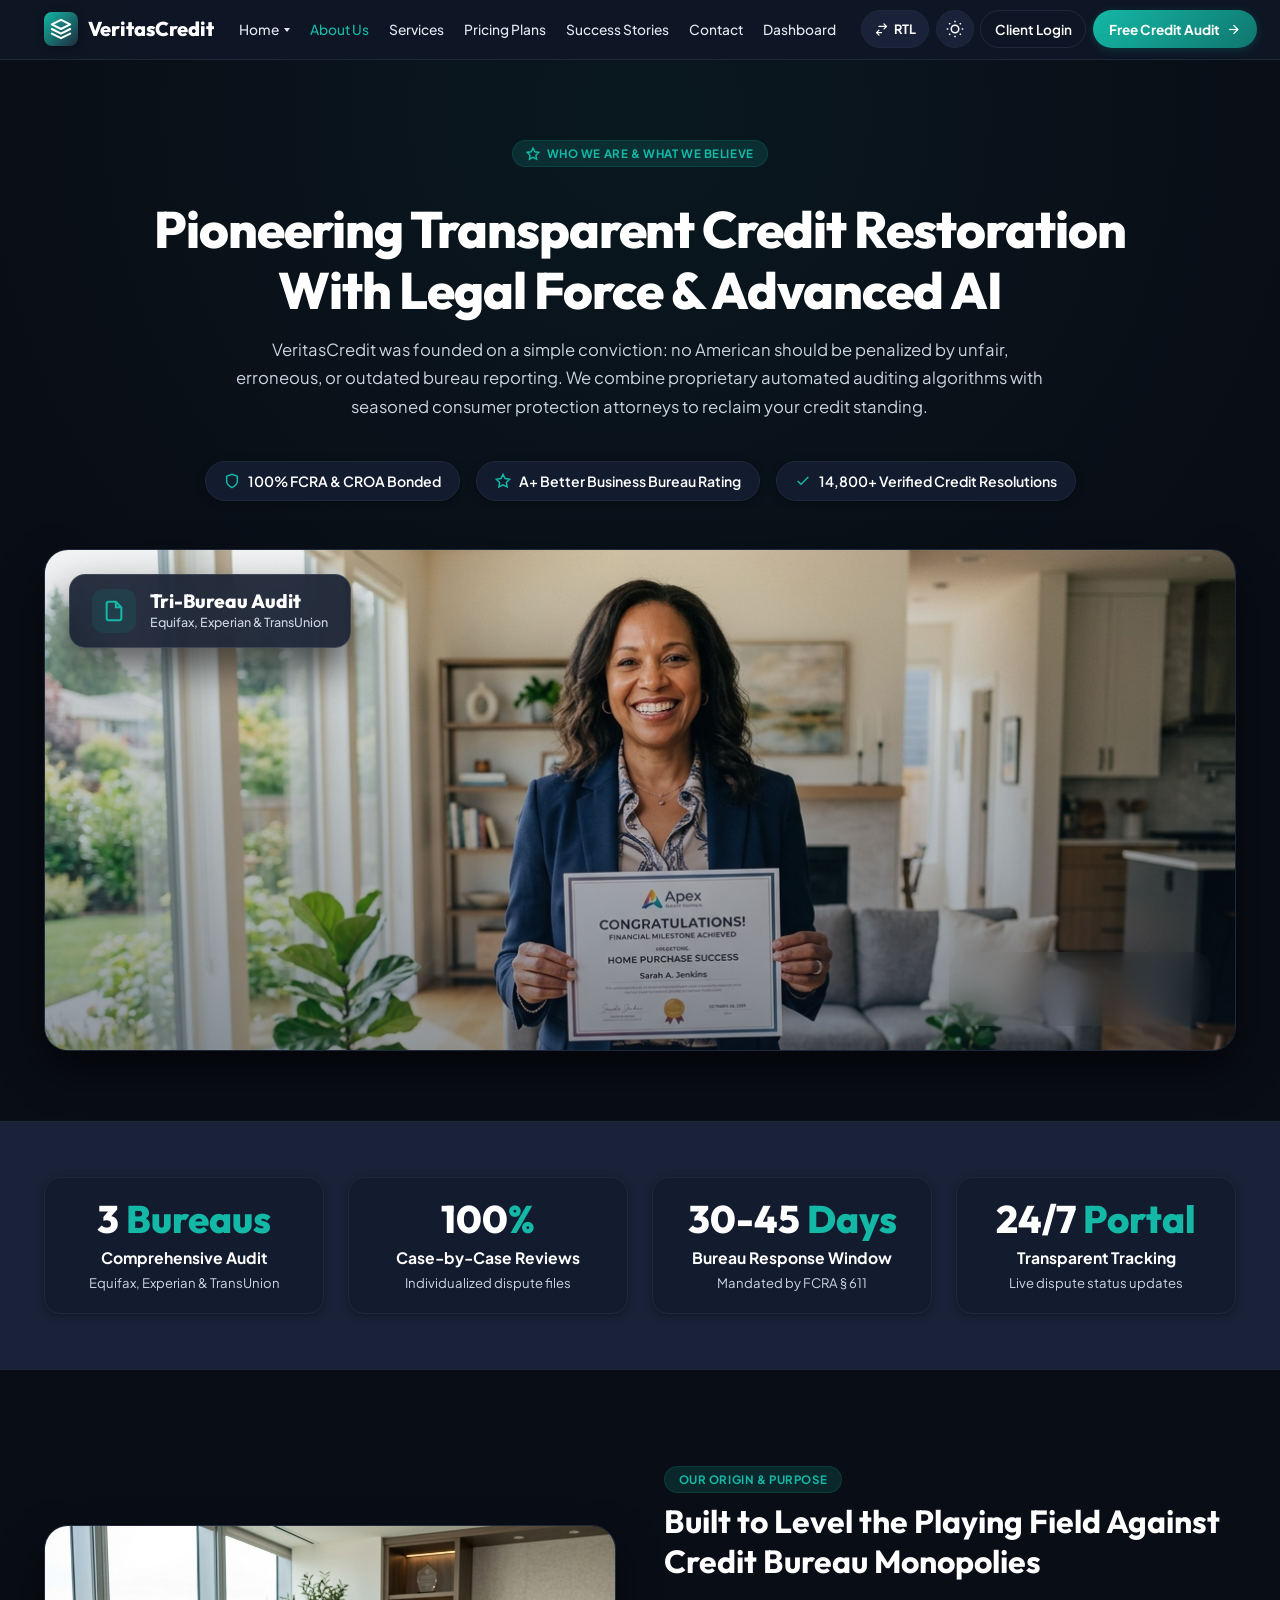
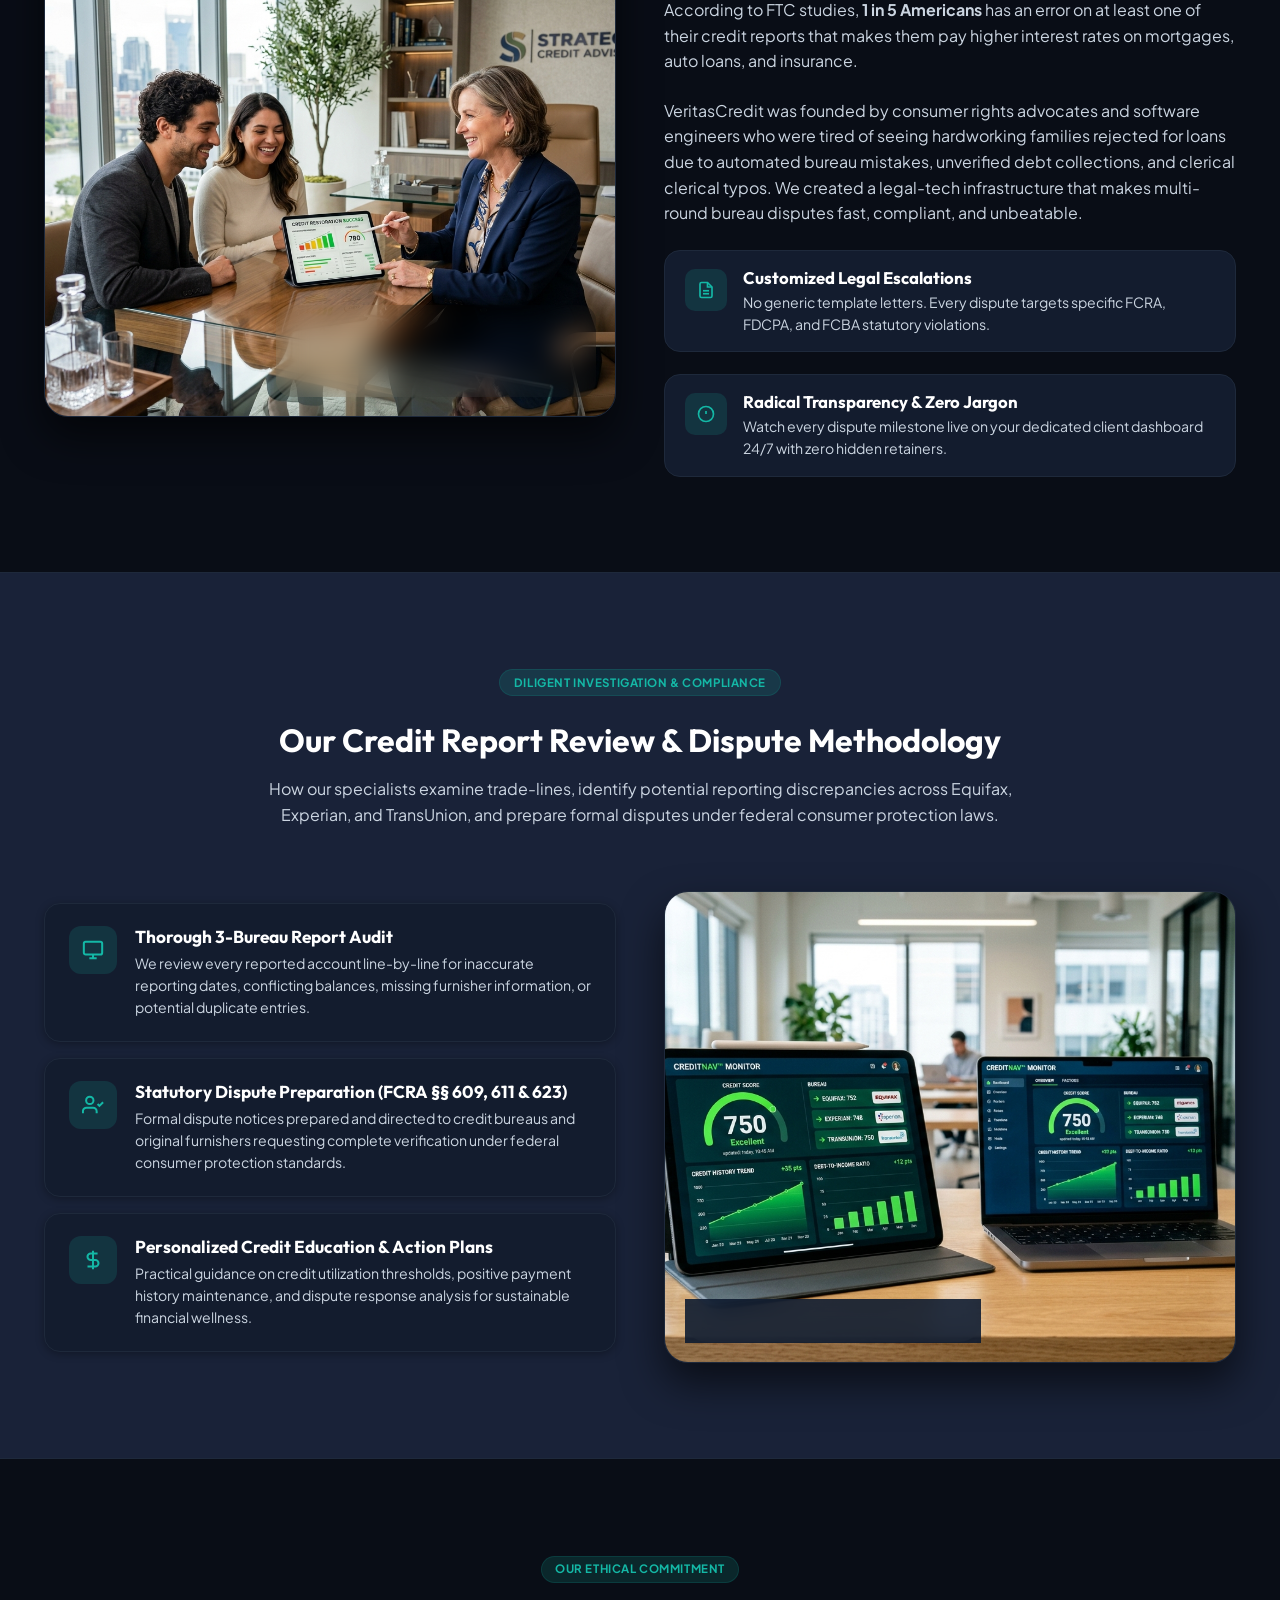
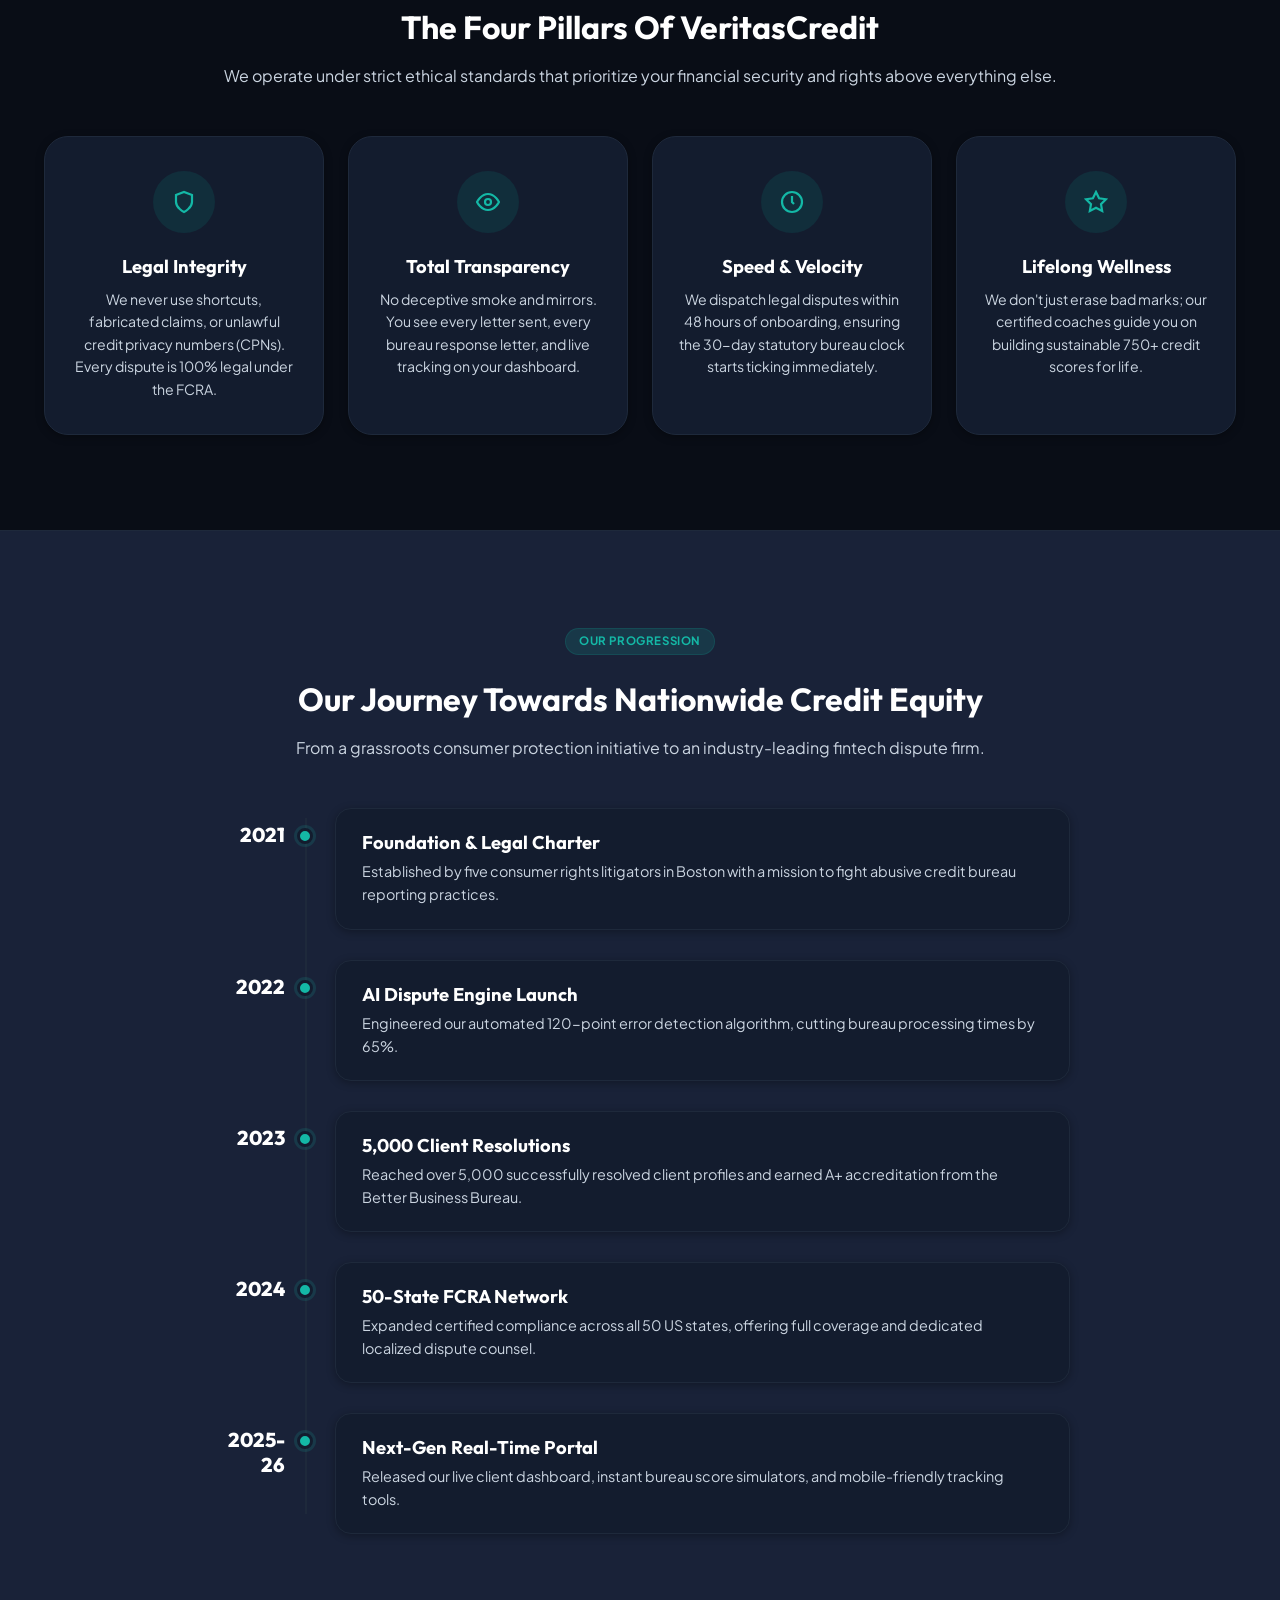
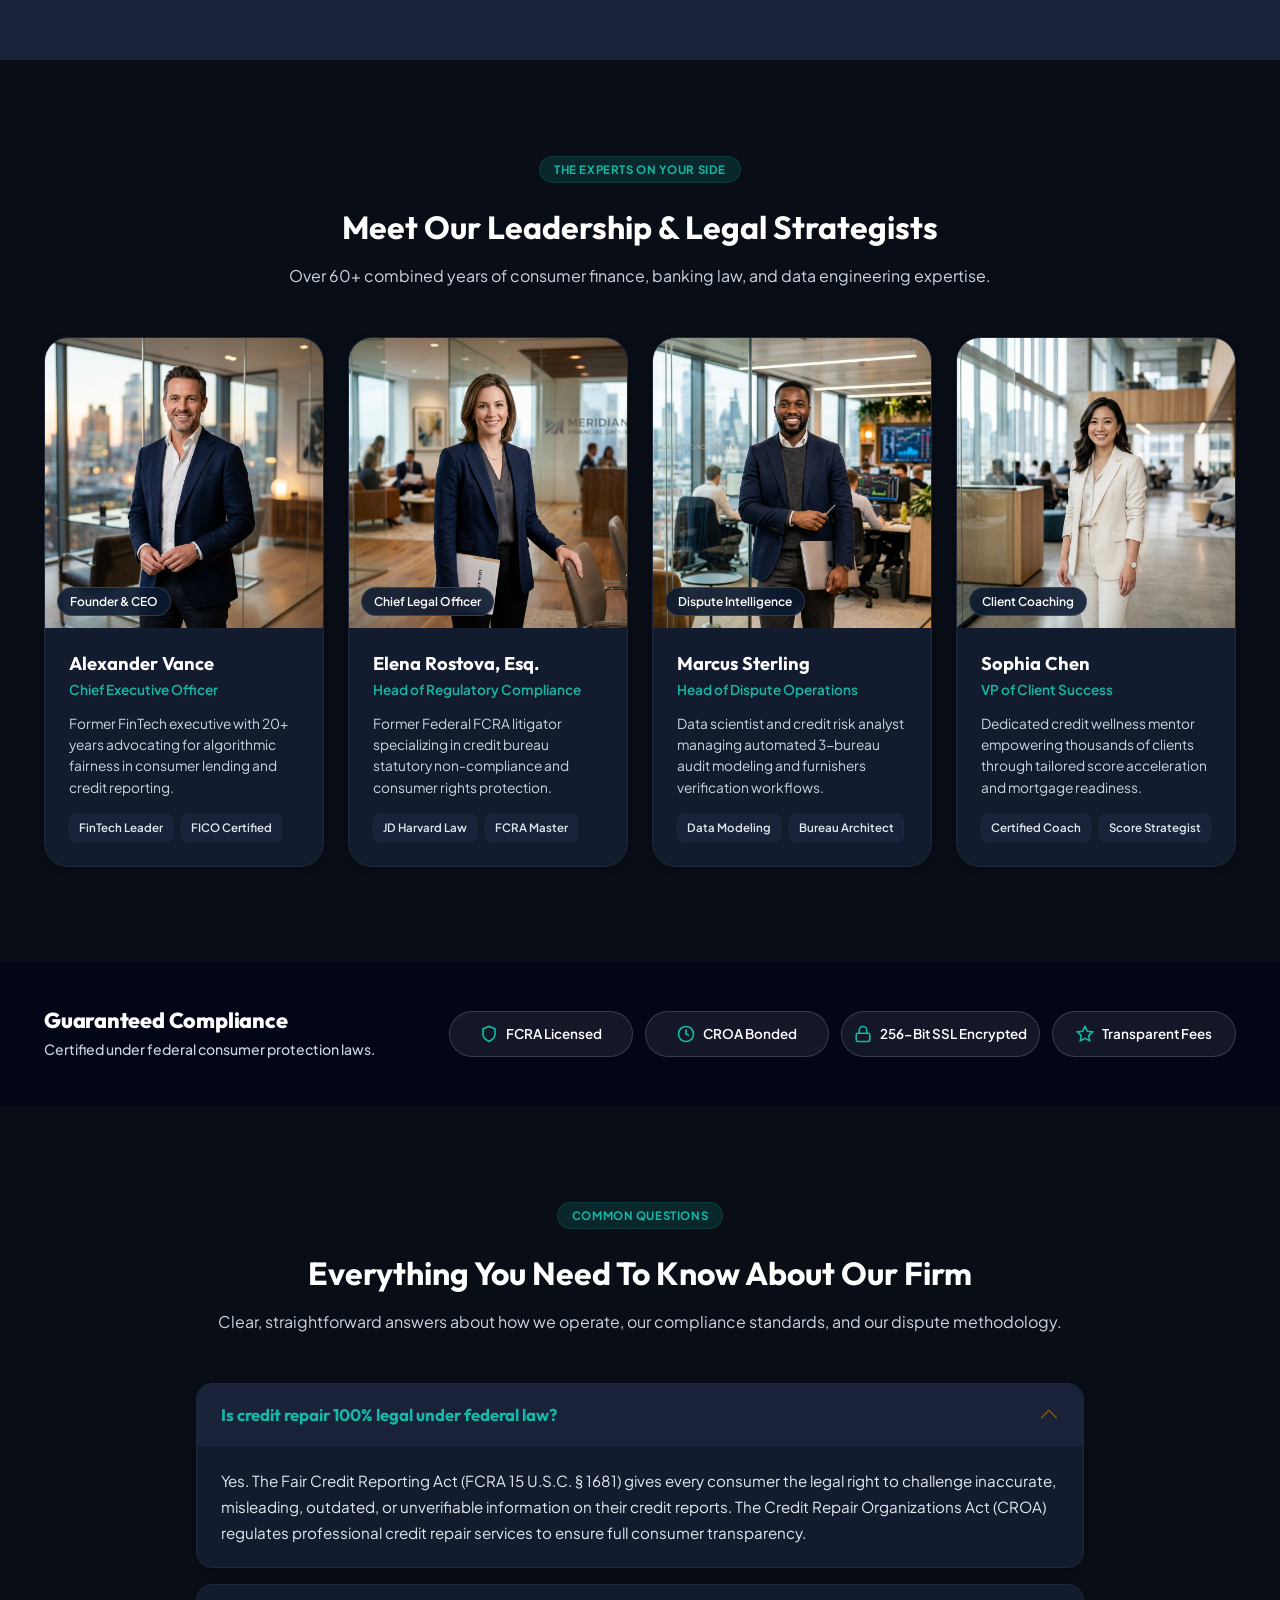
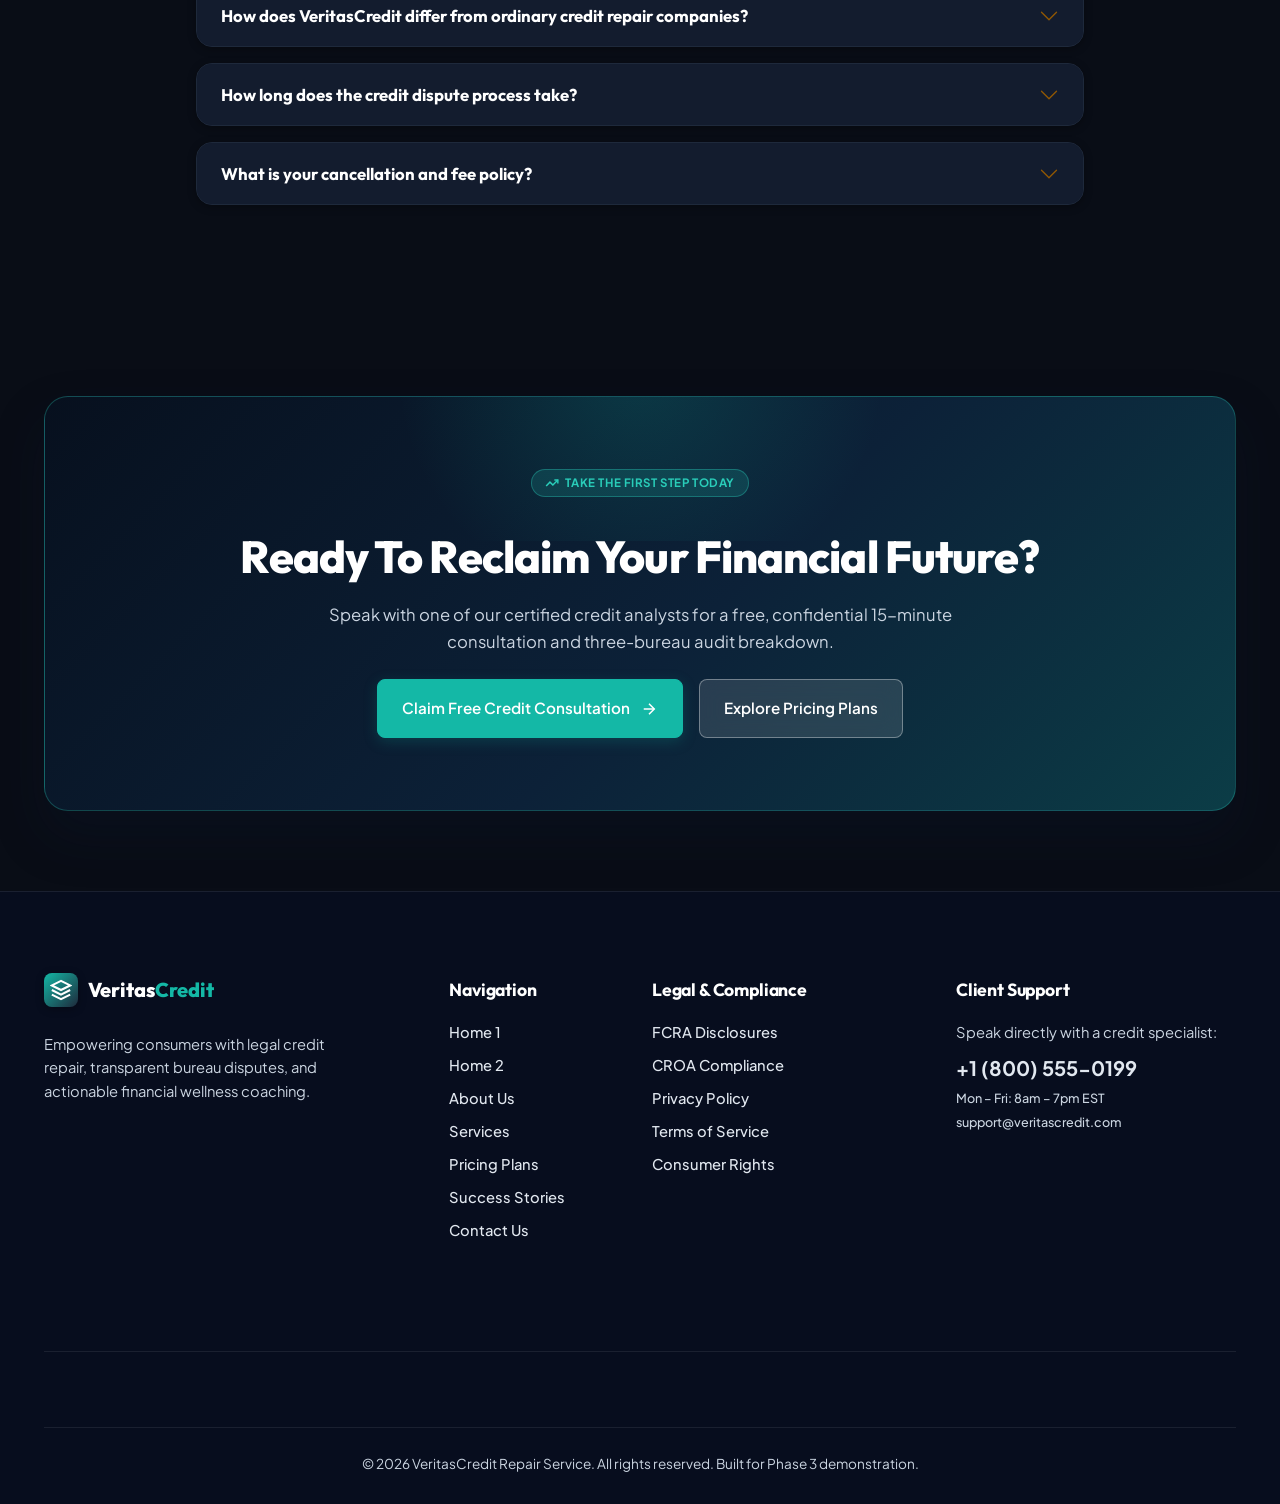
==== commit 97a82232: "first commit" ====
--- a/about.html
+++ b/about.html
@@ -94,32 +94,36 @@
             <li class="nav-item"><a class="nav-link" href="dashboard.html" id="link-dashboard">Dashboard</a></li>
           </ul>
 
-          <!-- Controls & Login CTA -->
-          <div class="d-flex align-items-center gap-2 ms-lg-3 nav-controls-mobile mt-3 mt-lg-0">
-            <!-- Direction Switcher (LTR / RTL) -->
-            <button class="lang-switch-btn dir-toggle-btn" type="button" aria-label="Toggle Layout Direction" id="btn-rtl-toggle">
-              <svg width="16" height="16" viewBox="0 0 24 24" fill="none" stroke="currentColor" stroke-width="2" stroke-linecap="round" stroke-linejoin="round">
-                <circle cx="12" cy="12" r="10"></circle>
-                <line x1="2" y1="12" x2="22" y2="12"></line>
-                <path d="M12 2a15.3 15.3 0 0 1 4 10 15.3 15.3 0 0 1-4 10 15.3 15.3 0 0 1-4-10 15.3 15.3 0 0 1 4-10z"></path>
-              </svg>
-              <span class="dir-label">RTL</span>
-            </button>
-
-            <!-- Light/Dark Mode Switcher -->
-            <button class="btn-icon-toggle theme-toggle-btn" type="button" aria-label="Toggle Dark/Light Mode" id="btn-theme-toggle">
-              <svg width="18" height="18" viewBox="0 0 24 24" fill="none" stroke="currentColor" stroke-width="2">
-                <path d="M21 12.79A9 9 0 1 1 11.21 3 7 7 0 0 0 21 12.79z"/>
-              </svg>
-            </button>
-
-            <!-- Login Button -->
-            <a href="login.html" class="btn-custom-primary text-decoration-none px-3 py-2 ms-1" id="btn-login">
+          <!-- Controls & CTAs -->
+          <div class="nav-controls-mobile">
+            <div class="nav-controls-toggles">
+              <!-- Direction Switcher (LTR / RTL) -->
+              <button class="lang-switch-btn dir-toggle-btn" type="button" aria-label="Toggle Layout Direction" id="btn-rtl-toggle">
+                <svg width="15" height="15" viewBox="0 0 24 24" fill="none" stroke="currentColor" stroke-width="2" stroke-linecap="round" stroke-linejoin="round">
+                  <path d="M8 7h12m0 0l-4-4m4 4l-4 4m-4 6H4m0 0l4 4m-4-4l4-4"></path>
+                </svg>
+                <span class="dir-label">RTL</span>
+              </button>
+
+              <!-- Light/Dark Mode Switcher -->
+              <button class="btn-icon-toggle theme-toggle-btn" type="button" aria-label="Toggle Dark/Light Mode" id="btn-theme-toggle">
+                <svg width="17" height="17" viewBox="0 0 24 24" fill="none" stroke="currentColor" stroke-width="2">
+                  <path d="M21 12.79A9 9 0 1 1 11.21 3 7 7 0 0 0 21 12.79z"/>
+                </svg>
+              </button>
+            </div>
+
+            <!-- Client Login Link -->
+            <a href="login.html" class="btn-custom-outline-nav text-decoration-none" id="btn-nav-login">
               <span>Client Login</span>
-              <svg width="16" height="16" viewBox="0 0 24 24" fill="none" stroke="currentColor" stroke-width="2">
-                <path d="M15 3h4a2 2 0 0 1 2 2v14a2 2 0 0 1-2 2h-4"></path>
-                <polyline points="10 17 15 12 10 7"></polyline>
-                <line x1="15" y1="12" x2="3" y2="12"></line>
+            </a>
+
+            <!-- Prominent Primary CTA -->
+            <a href="contact.html" class="btn-custom-primary text-decoration-none" id="btn-nav-cta">
+              <span>Free Credit Audit</span>
+              <svg width="15" height="15" viewBox="0 0 24 24" fill="none" stroke="currentColor" stroke-width="2">
+                <line x1="5" y1="12" x2="19" y2="12"></line>
+                <polyline points="12 5 19 12 12 19"></polyline>
               </svg>
             </a>
           </div>
@@ -191,13 +195,13 @@
           <div class="about-floating-stat-card card-top-left">
             <div class="stat-badge-icon bg-teal-subtle">
               <svg width="22" height="22" viewBox="0 0 24 24" fill="none" stroke="currentColor" stroke-width="2.2">
-                <polyline points="22 7 13.5 15.5 8.5 10.5 2 17"/>
-                <polyline points="16 7 22 7 22 13"/>
+                <path d="M14 2H6a2 2 0 0 0-2 2v16a2 2 0 0 0 2 2h12a2 2 0 0 0 2-2V8z"></path>
+                <polyline points="14 2 14 8 20 8"></polyline>
               </svg>
             </div>
             <div>
-              <div class="stat-badge-number">+142 PTS</div>
-              <div class="stat-badge-label">Average 90-Day Score Jump</div>
+              <div class="stat-badge-number">Tri-Bureau Audit</div>
+              <div class="stat-badge-label">Equifax, Experian & TransUnion</div>
             </div>
           </div>
 
@@ -210,8 +214,8 @@
               </svg>
             </div>
             <div>
-              <div class="stat-badge-number">98.4% Accuracy</div>
-              <div class="stat-badge-label">Dispute Validation Rate</div>
+              <div class="stat-badge-number">FCRA & CROA</div>
+              <div class="stat-badge-label">Statutory Consumer Rights</div>
             </div>
           </div>
         </div>
@@ -228,30 +232,30 @@
       <div class="row g-4">
         <div class="col-6 col-lg-3">
           <div class="about-counter-card">
-            <div class="counter-val font-heading">14,850<span class="text-teal">+</span></div>
-            <div class="counter-label">Families Restored</div>
-            <div class="counter-sub">Across 50 states</div>
-          </div>
-        </div>
-        <div class="col-6 col-lg-3">
-          <div class="about-counter-card">
-            <div class="counter-val font-heading">$42.8<span class="text-teal">M</span></div>
-            <div class="counter-label">Disputed Inaccuracies</div>
-            <div class="counter-sub">Removed legally</div>
-          </div>
-        </div>
-        <div class="col-6 col-lg-3">
-          <div class="about-counter-card">
-            <div class="counter-val font-heading">32<span class="text-teal"> Days</span></div>
-            <div class="counter-label">Avg. First Deletion</div>
-            <div class="counter-sub">Industry-leading speed</div>
+            <div class="counter-val font-heading">3<span class="text-teal"> Bureaus</span></div>
+            <div class="counter-label">Comprehensive Audit</div>
+            <div class="counter-sub">Equifax, Experian & TransUnion</div>
           </div>
         </div>
         <div class="col-6 col-lg-3">
           <div class="about-counter-card">
             <div class="counter-val font-heading">100<span class="text-teal">%</span></div>
-            <div class="counter-label">CROA Compliance</div>
-            <div class="counter-sub">Full federal backing</div>
+            <div class="counter-label">Case-by-Case Reviews</div>
+            <div class="counter-sub">Individualized dispute files</div>
+          </div>
+        </div>
+        <div class="col-6 col-lg-3">
+          <div class="about-counter-card">
+            <div class="counter-val font-heading">30-45<span class="text-teal"> Days</span></div>
+            <div class="counter-label">Bureau Response Window</div>
+            <div class="counter-sub">Mandated by FCRA § 611</div>
+          </div>
+        </div>
+        <div class="col-6 col-lg-3">
+          <div class="about-counter-card">
+            <div class="counter-val font-heading">24/7<span class="text-teal"> Portal</span></div>
+            <div class="counter-label">Transparent Tracking</div>
+            <div class="counter-sub">Live dispute status updates</div>
           </div>
         </div>
       </div>
@@ -333,17 +337,17 @@
   </section>
 
   <!-- ==========================================================================
-       SECTION 4 — TECHNOLOGY & OPERATIONS FLOOR SHOWCASE
+       SECTION 4 — TECHNOLOGY & OPERATIONS METHODOLOGY
        ========================================================================== -->
   <section class="about-tech-section">
     <div class="container">
       
       <div class="row justify-content-center text-center mb-5">
         <div class="col-lg-8">
-          <div class="badge-eyebrow">INTELLIGENCE MEETS LEGAL FORCE</div>
-          <h2 class="section-title mt-2 mb-3">Inside Our Bureau Operations & <span class="gradient-text">Credit Analytics Center</span></h2>
+          <div class="badge-eyebrow">DILIGENT INVESTIGATION & COMPLIANCE</div>
+          <h2 class="section-title mt-2 mb-3">Our Credit Report Review & <span class="gradient-text">Dispute Methodology</span></h2>
           <p class="section-subtitle mx-auto">
-            Our dispute laboratory combines real-time data integration across Experian, Equifax, and TransUnion with attorney-supervised error identification protocols.
+            How our specialists examine trade-lines, identify potential reporting discrepancies across Equifax, Experian, and TransUnion, and prepare formal disputes under federal consumer protection laws.
           </p>
         </div>
       </div>
@@ -361,8 +365,8 @@
               </svg>
             </div>
             <div class="tech-info">
-              <h4 class="tech-card-title">120-Point Bureau Deep-Audit</h4>
-              <p class="tech-card-desc">We scan every trade-line for missing date codes, inaccurate balances, statute of limitations lapses, and duplicate reporting.</p>
+              <h4 class="tech-card-title">Thorough 3-Bureau Report Audit</h4>
+              <p class="tech-card-desc">We review every reported account line-by-line for inaccurate reporting dates, conflicting balances, missing furnisher information, or potential duplicate entries.</p>
             </div>
           </div>
 
@@ -375,8 +379,8 @@
               </svg>
             </div>
             <div class="tech-info">
-              <h4 class="tech-card-title">Section 609 / 611 / 623 Legal Challenge Suite</h4>
-              <p class="tech-card-desc">Direct statutory demand letters compelling credit bureaus and original furnishers to produce physical validation of debt or delete.</p>
+              <h4 class="tech-card-title">Statutory Dispute Preparation (FCRA §§ 609, 611 & 623)</h4>
+              <p class="tech-card-desc">Formal dispute notices prepared and directed to credit bureaus and original furnishers requesting complete verification under federal consumer protection standards.</p>
             </div>
           </div>
 
@@ -387,8 +391,8 @@
               </svg>
             </div>
             <div class="tech-info">
-              <h4 class="tech-card-title">Predictive Score Rebuild Modeling</h4>
-              <p class="tech-card-desc">Simulate how paying down specific card ratios, adding seasoned tradelines, or settling collections will impact your FICO score.</p>
+              <h4 class="tech-card-title">Personalized Credit Education & Action Plans</h4>
+              <p class="tech-card-desc">Practical guidance on credit utilization thresholds, positive payment history maintenance, and dispute response analysis for sustainable financial wellness.</p>
             </div>
           </div>
         </div>
@@ -399,7 +403,7 @@
             <img src="assets/images/about/about-technology.jpg" alt="VeritasCredit Analytics & Operations Center" class="tech-img img-fluid" loading="lazy">
             <div class="tech-badge-overlay">
               <span class="live-dot"></span>
-              <span>24/7 Real-Time Bureau Feed Active</span>
+              <span>Client Portal & Dispute Tracking Active</span>
             </div>
           </div>
         </div>
@@ -685,7 +689,7 @@
                 <svg width="18" height="18" viewBox="0 0 24 24" fill="none" stroke="currentColor" stroke-width="2.2" class="text-teal">
                   <polygon points="12 2 15.09 8.26 22 9.27 17 14.14 18.18 21.02 12 17.77 5.82 21.02 7 14.14 2 9.27 8.91 8.26 12 2"></polygon>
                 </svg>
-                <span>90-Day Guarantee</span>
+                <span>Transparent Fees</span>
               </div>
             </div>
           </div>
@@ -704,7 +708,7 @@
         <div class="badge-eyebrow">COMMON QUESTIONS</div>
         <h2 class="section-title mt-2 mb-3">Everything You Need To Know <span class="gradient-text">About Our Firm</span></h2>
         <p class="section-subtitle mx-auto">
-          Clear, straightforward answers about how we operate, our guarantees, and our dispute methodology.
+          Clear, straightforward answers about how we operate, our compliance standards, and our dispute methodology.
         </p>
       </div>
 
@@ -721,7 +725,7 @@
               </h2>
               <div id="collapseOne" class="accordion-collapse collapse show" aria-labelledby="headingOne" data-bs-parent="#aboutAccordion">
                 <div class="accordion-body">
-                  Yes, absolutely. The Fair Credit Reporting Act (FCRA 15 U.S.C. § 1681) grants every consumer the legal right to challenge inaccurate, misleading, or unverifiable information on their credit reports. The Credit Repair Organizations Act (CROA) specifically defines and regulates professional credit repair services like VeritasCredit.
+                  Yes. The Fair Credit Reporting Act (FCRA 15 U.S.C. § 1681) gives every consumer the legal right to challenge inaccurate, misleading, outdated, or unverifiable information on their credit reports. The Credit Repair Organizations Act (CROA) regulates professional credit repair services to ensure full consumer transparency.
                 </div>
               </div>
             </div>
@@ -734,7 +738,7 @@
               </h2>
               <div id="collapseTwo" class="accordion-collapse collapse" aria-labelledby="headingTwo" data-bs-parent="#aboutAccordion">
                 <div class="accordion-body">
-                  Unlike traditional services that mail generic form letters that bureaus immediately disregard as spam, VeritasCredit utilizes an advanced 120-point algorithmic audit and custom attorney-crafted dispute filings citing exact statutory violations. Furthermore, you receive transparent 24/7 client portal access and an assigned specialist.
+                  Unlike services that send mass form letters or make false promises, VeritasCredit conducts a detailed 3-bureau audit, prepares custom dispute documentation based on specific FCRA violations, provides 24/7 client portal tracking, and provides educational action plans for long-term credit health.
                 </div>
               </div>
             </div>
@@ -742,12 +746,12 @@
             <div class="accordion-item">
               <h2 class="accordion-header" id="headingThree">
                 <button class="accordion-button collapsed" type="button" data-bs-toggle="collapse" data-bs-target="#collapseThree" aria-expanded="false" aria-controls="collapseThree">
-                  How long does it typically take to see measurable score improvements?
+                  How long does the credit dispute process take?
                 </button>
               </h2>
               <div id="collapseThree" class="accordion-collapse collapse" aria-labelledby="headingThree" data-bs-parent="#aboutAccordion">
                 <div class="accordion-body">
-                  By federal law, credit bureaus have 30 to 45 days to respond to and investigate disputes. Most VeritasCredit clients see initial removals and score improvements within their first 30 to 45 days, with comprehensive file restoration typically taking 3 to 6 months depending on the file complexity.
+                  By federal law, credit bureaus have 30 to 45 days to investigate disputes and respond. Total engagement timelines vary depending on file complexity and bureau responses, typically spanning 3 to 6 months for comprehensive multi-round reviews.
                 </div>
               </div>
             </div>
@@ -755,12 +759,12 @@
             <div class="accordion-item">
               <h2 class="accordion-header" id="headingFour">
                 <button class="accordion-button collapsed" type="button" data-bs-toggle="collapse" data-bs-target="#collapseFour" aria-expanded="false" aria-controls="collapseFour">
-                  What is the 90-Day Money Back Guarantee policy?
+                  What is your cancellation and fee policy?
                 </button>
               </h2>
               <div id="collapseFour" class="accordion-collapse collapse" aria-labelledby="headingFour" data-bs-parent="#aboutAccordion">
                 <div class="accordion-body">
-                  We stand behind our work. If we are unable to remove or correct any inaccurate, unverifiable, or outdated negative trade-lines from your three bureau credit reports within 90 days of onboarding, you are entitled to a full refund of your service fees as outlined in our CROA client agreement.
+                  Under the Credit Repair Organizations Act (CROA), we do not charge upfront fees before services are performed. You receive a full 3-day right of cancellation upon signing your agreement, transparent month-to-month billing, and the freedom to pause or cancel your subscription at any time.
                 </div>
               </div>
             </div>
--- a/assets/css/style.css
+++ b/assets/css/style.css
@@ -317,7 +317,7 @@
 }
 
 /* ==========================================================================
-   HEADER & NAVBAR (PERFECTLY BALANCED & CONTAINER ALIGNED)
+   HEADER & NAVBAR (CLEAN, PROPORTIONATE & VERTICALLY ALIGNED)
    ========================================================================== */
 .header-navbar {
   position: fixed;
@@ -332,46 +332,58 @@
   -webkit-backdrop-filter: blur(16px);
   border-bottom: 1px solid var(--border-color);
   transition: var(--transition);
-  padding: 0.75rem 0;
+  padding: 0.65rem 0;
 }
 
 .header-navbar .container {
-  padding-left: 1.25rem;
-  padding-right: 1.25rem;
-  max-width: 1240px;
+  max-width: 1240px !important;
+  width: 100% !important;
+  padding-left: 1.5rem !important;
+  padding-right: 1.5rem !important;
+  margin-left: auto !important;
+  margin-right: auto !important;
 }
 
 .header-navbar .navbar {
   width: 100%;
+  display: flex !important;
+  align-items: center !important;
+  justify-content: space-between !important;
+  padding: 0 !important;
 }
 
 .header-navbar.scrolled {
-  padding: 0.55rem 0;
+  padding: 0.5rem 0;
   box-shadow: var(--shadow-md);
 }
 
 .navbar-brand-logo {
-  display: flex;
-  align-items: center;
-  gap: 0.75rem;
-  font-family: var(--font-heading);
-  font-weight: 800;
-  font-size: 1.3rem;
-  color: var(--text-main);
-  padding: 0;
-  margin: 0;
+  display: inline-flex !important;
+  align-items: center !important;
+  gap: 0.65rem !important;
+  font-family: var(--font-heading) !important;
+  font-weight: 800 !important;
+  font-size: 1.25rem !important;
+  color: var(--text-main) !important;
+  padding: 0 !important;
+  margin: 0 !important;
+  height: 38px !important;
+  line-height: 1 !important;
+  text-decoration: none !important;
+  flex-shrink: 0 !important;
 }
 
 .logo-icon-box {
-  width: 36px;
-  height: 36px;
+  width: 34px !important;
+  height: 34px !important;
   background: linear-gradient(135deg, var(--brand-teal) 0%, var(--brand-navy) 100%);
   border-radius: var(--radius-sm);
-  display: flex;
-  align-items: center;
-  justify-content: center;
-  color: #FFFFFF;
+  display: inline-flex !important;
+  align-items: center !important;
+  justify-content: center !important;
+  color: #FFFFFF !important;
   box-shadow: var(--shadow-sm);
+  flex-shrink: 0 !important;
 }
 
 .navbar-nav,
@@ -383,13 +395,9 @@
   margin-bottom: 0 !important;
 }
 
-.navbar-nav {
-  display: flex;
-  align-items: center;
-  gap: 0.25rem;
-}
-
-/* Bulletproof Navbar Flex Alignment (Desktop & Mobile) */
+/* ==========================================================================
+   DESKTOP NAVBAR LAYOUT (>= 1200px)
+   ========================================================================== */
 @media (min-width: 1200px) {
   .header-navbar .navbar {
     display: flex !important;
@@ -398,6 +406,7 @@
     flex-direction: row !important;
     flex-wrap: nowrap !important;
     width: 100% !important;
+    gap: 1rem !important;
   }
 
   .header-navbar .navbar-toggler {
@@ -411,20 +420,60 @@
     justify-content: space-between !important;
     flex-grow: 1 !important;
     flex-basis: auto !important;
+    gap: 1rem !important;
   }
 
   .header-navbar .navbar-nav {
     display: flex !important;
     flex-direction: row !important;
     align-items: center !important;
-    gap: 0.35rem !important;
+    justify-content: center !important;
+    gap: 0.15rem !important;
     margin: 0 auto !important;
-  }
-
-  .header-navbar .nav-link {
-    padding: 0.4rem 0.6rem !important;
-    font-size: 0.88rem !important;
+    padding: 0 !important;
+    height: 38px !important;
+    flex-shrink: 0 !important;
+  }
+
+  .header-navbar .navbar-nav .nav-item {
+    display: inline-flex !important;
+    align-items: center !important;
+    height: 38px !important;
+    margin: 0 !important;
+    padding: 0 !important;
+  }
+
+  .header-navbar .navbar-nav .nav-link {
+    display: inline-flex !important;
+    align-items: center !important;
+    justify-content: center !important;
+    height: 38px !important;
+    padding: 0 0.55rem !important;
+    font-size: 0.86rem !important;
+    font-weight: 500 !important;
+    color: var(--text-muted) !important;
     white-space: nowrap !important;
+    line-height: 1 !important;
+    border-radius: var(--radius-sm) !important;
+    transition: var(--transition) !important;
+    text-decoration: none !important;
+  }
+
+  .header-navbar .navbar-nav .nav-link:hover,
+  .header-navbar .navbar-nav .nav-link.active {
+    color: var(--brand-teal) !important;
+  }
+
+  .header-navbar .navbar-nav .nav-link.dropdown-toggle::after {
+    display: inline-block !important;
+    margin-left: 0.35em !important;
+    vertical-align: middle !important;
+    margin-top: 1px !important;
+    content: "" !important;
+    border-top: 0.32em solid currentColor !important;
+    border-right: 0.28em solid transparent !important;
+    border-bottom: 0 !important;
+    border-left: 0.28em solid transparent !important;
   }
 
   .header-navbar .nav-controls-mobile {
@@ -432,29 +481,153 @@
     flex-direction: row !important;
     align-items: center !important;
     gap: 0.4rem !important;
-    margin-top: 0 !important;
+    margin: 0 !important;
+    padding: 0 !important;
+    border: none !important;
+    height: 38px !important;
     flex-shrink: 0 !important;
   }
 
+  .header-navbar .nav-controls-toggles {
+    display: inline-flex !important;
+    align-items: center !important;
+    gap: 0.4rem !important;
+    height: 38px !important;
+  }
+
+  .header-navbar .lang-switch-btn {
+    height: 38px !important;
+    display: inline-flex !important;
+    align-items: center !important;
+    justify-content: center !important;
+    gap: 0.35rem !important;
+    padding: 0 0.75rem !important;
+    font-size: 0.8rem !important;
+    font-weight: 700 !important;
+    border-radius: 20px !important;
+    line-height: 1 !important;
+    box-sizing: border-box !important;
+    flex-shrink: 0 !important;
+    margin: 0 !important;
+    border: 1px solid var(--border-color) !important;
+    background: var(--bg-surface) !important;
+    color: var(--text-main) !important;
+    cursor: pointer !important;
+    transition: var(--transition) !important;
+  }
+
+  .header-navbar .lang-switch-btn:hover {
+    border-color: var(--brand-teal) !important;
+    color: var(--brand-teal) !important;
+  }
+
+  .header-navbar .btn-icon-toggle {
+    width: 38px !important;
+    height: 38px !important;
+    min-width: 38px !important;
+    min-height: 38px !important;
+    display: inline-flex !important;
+    align-items: center !important;
+    justify-content: center !important;
+    border-radius: 50% !important;
+    box-sizing: border-box !important;
+    flex-shrink: 0 !important;
+    margin: 0 !important;
+    padding: 0 !important;
+    border: 1px solid var(--border-color) !important;
+    background: var(--bg-surface) !important;
+    color: var(--text-main) !important;
+    cursor: pointer !important;
+    transition: var(--transition) !important;
+  }
+
+  .header-navbar .btn-icon-toggle:hover {
+    border-color: var(--brand-teal) !important;
+    color: var(--brand-teal) !important;
+  }
+
+  .header-navbar .btn-custom-outline-nav {
+    height: 38px !important;
+    display: inline-flex !important;
+    align-items: center !important;
+    justify-content: center !important;
+    padding: 0 0.85rem !important;
+    font-size: 0.85rem !important;
+    font-weight: 600 !important;
+    border-radius: 20px !important;
+    border: 1.5px solid var(--border-color) !important;
+    background: transparent !important;
+    color: var(--text-main) !important;
+    white-space: nowrap !important;
+    line-height: 1 !important;
+    box-sizing: border-box !important;
+    flex-shrink: 0 !important;
+    margin: 0 !important;
+    text-decoration: none !important;
+    transition: var(--transition) !important;
+  }
+
+  .header-navbar .btn-custom-outline-nav:hover {
+    border-color: var(--brand-teal) !important;
+    color: var(--brand-teal) !important;
+    background-color: var(--brand-teal-light) !important;
+  }
+
   .header-navbar .btn-custom-primary {
-    padding: 0.5rem 1rem !important;
-    font-size: 0.88rem !important;
+    height: 38px !important;
+    display: inline-flex !important;
+    align-items: center !important;
+    justify-content: center !important;
+    gap: 0.4rem !important;
+    padding: 0 1rem !important;
+    font-size: 0.85rem !important;
+    font-weight: 700 !important;
+    border-radius: 20px !important;
+    background: linear-gradient(135deg, var(--brand-teal) 0%, #0F766E 100%) !important;
+    color: #FFFFFF !important;
+    border: none !important;
     white-space: nowrap !important;
-  }
-}
-
+    line-height: 1 !important;
+    box-sizing: border-box !important;
+    flex-shrink: 0 !important;
+    margin: 0 !important;
+    text-decoration: none !important;
+    box-shadow: 0 2px 8px rgba(13, 148, 136, 0.25) !important;
+    transition: var(--transition) !important;
+  }
+
+  .header-navbar .btn-custom-primary:hover {
+    transform: translateY(-1px) !important;
+    box-shadow: 0 4px 14px rgba(13, 148, 136, 0.35) !important;
+    color: #FFFFFF !important;
+  }
+}
+
+/* ==========================================================================
+   MOBILE & TABLET NAVBAR LAYOUT (< 1200px)
+   ========================================================================== */
 @media (max-width: 1199.98px) {
+  .header-navbar {
+    padding: 0.65rem 0 !important;
+  }
+
+  .header-navbar .container {
+    padding-left: 1rem !important;
+    padding-right: 1rem !important;
+  }
+
   .header-navbar .navbar {
     display: flex !important;
     flex-direction: row !important;
-    flex-wrap: wrap !important;
+    flex-wrap: nowrap !important;
     align-items: center !important;
     justify-content: space-between !important;
     width: 100% !important;
+    position: relative !important;
   }
 
   .header-navbar .navbar-brand {
-    margin-right: auto !important;
+    margin: 0 !important;
     flex-shrink: 0 !important;
   }
 
@@ -462,70 +635,80 @@
     display: inline-flex !important;
     align-items: center !important;
     justify-content: center !important;
-    margin-left: auto !important;
-    flex-shrink: 0 !important;
+    width: 40px !important;
+    height: 40px !important;
     border: 1px solid var(--border-color) !important;
-    border-radius: 8px !important;
+    border-radius: 10px !important;
     background: var(--bg-surface) !important;
     color: var(--text-main) !important;
-    padding: 0.4rem 0.6rem !important;
-  }
-
-/* Mobile Navigation Backdrop & Scroll Lock */
-body.mobile-nav-open,
-html.mobile-nav-open {
-  overflow: hidden !important;
-  touch-action: none !important;
-  overscroll-behavior: none !important;
-}
-
-.navbar-backdrop-overlay {
-  position: fixed;
-  top: 0;
-  left: 0;
-  width: 100vw;
-  height: 100vh;
-  background: rgba(10, 25, 47, 0.48);
-  backdrop-filter: blur(4px);
-  -webkit-backdrop-filter: blur(4px);
-  z-index: 1040;
-  opacity: 0;
-  visibility: hidden;
-  transition: opacity 0.3s ease, visibility 0.3s ease;
-  pointer-events: none;
-}
-
-.navbar-backdrop-overlay.active {
-  opacity: 1;
-  visibility: visible;
-  pointer-events: auto;
-}
-
+    cursor: pointer !important;
+    flex-shrink: 0 !important;
+    margin: 0 !important;
+    padding: 0 !important;
+    transition: var(--transition) !important;
+  }
+
+  .header-navbar .navbar-toggler:hover {
+    border-color: var(--brand-teal) !important;
+    color: var(--brand-teal) !important;
+  }
+
+  /* Backdrop Overlay */
+  body.mobile-nav-open,
+  html.mobile-nav-open {
+    overflow: hidden !important;
+    touch-action: none !important;
+    overscroll-behavior: none !important;
+  }
+
+  .navbar-backdrop-overlay {
+    position: fixed;
+    top: 0;
+    left: 0;
+    width: 100vw;
+    height: 100vh;
+    background: rgba(10, 25, 47, 0.48);
+    backdrop-filter: blur(4px);
+    -webkit-backdrop-filter: blur(4px);
+    z-index: 1040;
+    opacity: 0;
+    visibility: hidden;
+    transition: opacity 0.3s ease, visibility 0.3s ease;
+    pointer-events: none;
+  }
+
+  .navbar-backdrop-overlay.active {
+    opacity: 1;
+    visibility: visible;
+    pointer-events: auto;
+  }
+
+  /* Drawer Container */
   .header-navbar .navbar-collapse {
+    position: absolute !important;
+    top: calc(100% + 10px) !important;
+    left: 0 !important;
+    right: 0 !important;
     width: 100% !important;
-    flex-basis: 100% !important;
-  }
-
-  .header-navbar .navbar-collapse:not(.show) {
-    display: none !important;
-  }
-
-  .header-navbar .navbar-collapse.show {
-    display: block !important;
     background-color: var(--bg-card) !important;
     border: 1px solid var(--border-color) !important;
-    border-radius: var(--radius-md) !important;
+    border-radius: 16px !important;
     padding: 1.25rem !important;
-    margin-top: 0.75rem !important;
-    box-shadow: var(--shadow-lg) !important;
-    width: 100% !important;
-    max-height: calc(100dvh - 90px) !important;
+    box-shadow: 0 16px 40px rgba(0, 0, 0, 0.28) !important;
+    max-height: calc(100dvh - 85px) !important;
     overflow-y: auto !important;
     -webkit-overflow-scrolling: touch !important;
     overscroll-behavior: contain !important;
-    position: relative;
-    z-index: 1050;
-    animation: menuSlideDown 0.25s cubic-bezier(0.16, 1, 0.3, 1) forwards;
+    z-index: 1060 !important;
+  }
+
+  .header-navbar .navbar-collapse:not(.show) {
+    display: none !important;
+  }
+
+  .header-navbar .navbar-collapse.show {
+    display: block !important;
+    animation: menuSlideDown 0.22s cubic-bezier(0.16, 1, 0.3, 1) forwards !important;
   }
 
   @keyframes menuSlideDown {
@@ -540,28 +723,111 @@
   }
 
   .header-navbar .navbar-nav {
+    display: flex !important;
     flex-direction: column !important;
-    align-items: flex-start !important;
-    gap: 0.75rem !important;
-    margin-bottom: 1rem !important;
-  }
-
+    align-items: stretch !important;
+    gap: 0.35rem !important;
+    margin: 0 !important;
+    padding: 0 !important;
+    height: auto !important;
+  }
+
+  .header-navbar .navbar-nav .nav-item {
+    width: 100% !important;
+    height: auto !important;
+  }
+
+  .header-navbar .navbar-nav .nav-link {
+    display: flex !important;
+    align-items: center !important;
+    justify-content: space-between !important;
+    padding: 0.65rem 0.85rem !important;
+    border-radius: 8px !important;
+    font-size: 0.95rem !important;
+    font-weight: 600 !important;
+    color: var(--text-main) !important;
+    height: auto !important;
+    text-decoration: none !important;
+    transition: var(--transition) !important;
+  }
+
+  .header-navbar .navbar-nav .nav-link:hover,
+  .header-navbar .navbar-nav .nav-link.active {
+    background-color: var(--brand-teal-light) !important;
+    color: var(--brand-teal) !important;
+  }
+
+  .header-navbar .dropdown-menu-custom {
+    position: static !important;
+    float: none !important;
+    width: 100% !important;
+    background-color: var(--bg-surface) !important;
+    border: 1px solid var(--border-color) !important;
+    border-radius: 10px !important;
+    margin-top: 0.35rem !important;
+    margin-bottom: 0.5rem !important;
+    padding: 0.4rem !important;
+    box-shadow: none !important;
+  }
+
+  .header-navbar .dropdown-menu-custom .dropdown-item {
+    padding: 0.55rem 0.85rem !important;
+    border-radius: 8px !important;
+    font-size: 0.9rem !important;
+  }
+
+  /* Drawer Bottom Controls & CTAs */
   .header-navbar .nav-controls-mobile {
     display: flex !important;
-    flex-direction: row !important;
+    flex-direction: column !important;
+    align-items: stretch !important;
+    gap: 0.65rem !important;
+    margin-top: 1rem !important;
+    padding-top: 1rem !important;
+    border-top: 1px solid var(--border-color) !important;
+    height: auto !important;
+  }
+
+  .header-navbar .nav-controls-toggles {
+    display: flex !important;
     align-items: center !important;
-    flex-wrap: wrap !important;
-    gap: 0.5rem !important;
-    padding-top: 0.75rem;
-    border-top: 1px solid var(--border-color);
+    justify-content: space-between !important;
+    gap: 0.75rem !important;
+    width: 100% !important;
+  }
+
+  .header-navbar .nav-controls-mobile .lang-switch-btn {
+    flex: 1 1 auto !important;
+    height: 40px !important;
+    display: inline-flex !important;
+    align-items: center !important;
+    justify-content: center !important;
+    border-radius: 10px !important;
+  }
+
+  .header-navbar .nav-controls-mobile .theme-toggle-btn {
+    width: 40px !important;
+    height: 40px !important;
+    flex-shrink: 0 !important;
+    border-radius: 10px !important;
+  }
+
+  .header-navbar .nav-controls-mobile .btn-custom-outline-nav,
+  .header-navbar .nav-controls-mobile .btn-custom-primary {
+    width: 100% !important;
+    height: 42px !important;
+    display: flex !important;
+    align-items: center !important;
+    justify-content: center !important;
+    border-radius: 10px !important;
+    font-size: 0.92rem !important;
+    font-weight: 700 !important;
   }
 }
 
 .navbar-nav .nav-link {
   font-weight: 500;
   color: var(--text-muted);
-  padding: 0.5rem 0.85rem !important;
-  font-size: 0.92rem;
   transition: var(--transition);
   border-radius: var(--radius-sm);
   white-space: nowrap;
@@ -575,12 +841,13 @@
 .navbar-nav .nav-link.dropdown-toggle::after {
   display: inline-block !important;
   margin-left: 0.35em !important;
-  vertical-align: 0.18em !important;
+  vertical-align: middle !important;
+  margin-top: 1px !important;
   content: "" !important;
-  border-top: 0.35em solid currentColor !important;
-  border-right: 0.3em solid transparent !important;
+  border-top: 0.32em solid currentColor !important;
+  border-right: 0.28em solid transparent !important;
   border-bottom: 0 !important;
-  border-left: 0.3em solid transparent !important;
+  border-left: 0.28em solid transparent !important;
 }
 
 .dropdown-menu-custom {
@@ -653,13 +920,13 @@
 .hero-section {
   position: relative;
   width: 100%;
-  min-height: 100vh;
-  min-height: 100dvh;
+  min-height: calc(100vh - 75px);
+  min-height: clamp(620px, 88vh, 880px);
   display: flex;
   align-items: center;
   justify-content: center;
   padding-top: calc(75px + 2rem);
-  padding-bottom: 2.5rem;
+  padding-bottom: 3rem;
   background: linear-gradient(135deg, rgba(10, 25, 47, 0.86) 0%, rgba(15, 23, 42, 0.94) 100%),
               url('../images/hero/hero-bg-home1.jpg') center 30% / cover no-repeat;
   color: #ffffff;
@@ -1269,13 +1536,13 @@
 .hero-editorial-section {
   position: relative;
   width: 100%;
-  min-height: 100vh;
-  min-height: 100dvh;
+  min-height: calc(100vh - 75px);
+  min-height: clamp(600px, 85vh, 850px);
   display: flex;
   align-items: center;
   justify-content: center;
   padding-top: calc(75px + 2rem);
-  padding-bottom: 2.5rem;
+  padding-bottom: 3rem;
   background: radial-gradient(circle at 50% 10%, rgba(13, 148, 136, 0.08) 0%, transparent 60%),
               radial-gradient(circle at 90% 80%, rgba(217, 119, 6, 0.05) 0%, transparent 50%),
               var(--bg-primary);
@@ -4884,6 +5151,53 @@
   font-family: var(--font-heading);
 }
 
+.client-avatar-mini {
+  width: 32px;
+  height: 32px;
+  border-radius: 50%;
+  background: linear-gradient(135deg, #0D9488 0%, #10B981 100%);
+  color: #FFFFFF;
+  display: inline-flex;
+  align-items: center;
+  justify-content: center;
+  font-weight: 700;
+  font-size: 0.8rem;
+  font-family: var(--font-heading);
+}
+
+.btn-dash-profile {
+  cursor: pointer;
+  transition: var(--transition);
+  border: 1px solid var(--border-color) !important;
+}
+
+.btn-dash-profile:hover {
+  border-color: var(--brand-teal) !important;
+  transform: translateY(-1px);
+}
+
+.btn-custom-outline-nav {
+  display: inline-flex;
+  align-items: center;
+  justify-content: center;
+  padding: 0.5rem 1rem;
+  font-weight: 600;
+  font-size: 0.9rem;
+  border-radius: var(--radius-full);
+  border: 1.5px solid var(--border-color);
+  color: var(--text-main);
+  background-color: transparent;
+  text-decoration: none;
+  transition: var(--transition);
+  white-space: nowrap;
+}
+
+.btn-custom-outline-nav:hover {
+  border-color: var(--brand-teal);
+  color: var(--brand-teal);
+  background-color: var(--brand-teal-light);
+}
+
 /* Compact Summary Cards */
 .dash-stat-card {
   background: var(--bg-card);
@@ -5253,8 +5567,64 @@
 .auth-subtitle {
   color: var(--text-secondary);
   font-size: 0.95rem;
-  margin-bottom: 2rem;
+  margin-bottom: 1.5rem;
   line-height: 1.5;
+}
+
+.auth-header-wrap .auth-eyebrow {
+  margin-left: auto;
+  margin-right: auto;
+}
+
+.auth-social-buttons {
+  display: grid;
+  grid-template-columns: repeat(3, 1fr);
+  gap: 0.75rem;
+}
+
+.btn-auth-social {
+  display: inline-flex;
+  align-items: center;
+  justify-content: center;
+  gap: 0.5rem;
+  padding: 0.65rem 0.75rem;
+  background: var(--bg-surface);
+  border: 1px solid var(--border-color);
+  border-radius: 10px;
+  font-size: 0.85rem;
+  font-weight: 600;
+  color: var(--text-primary);
+  cursor: pointer;
+  transition: var(--transition);
+}
+
+.btn-auth-social:hover {
+  border-color: var(--brand-teal);
+  background: var(--bg-card);
+  transform: translateY(-2px);
+  box-shadow: var(--shadow-sm);
+}
+
+.auth-divider {
+  display: flex;
+  align-items: center;
+  text-align: center;
+  color: var(--text-muted);
+  font-size: 0.8rem;
+  text-transform: uppercase;
+  letter-spacing: 0.5px;
+  margin: 1.25rem 0;
+}
+
+.auth-divider::before,
+.auth-divider::after {
+  content: '';
+  flex: 1;
+  border-bottom: 1px solid var(--border-color);
+}
+
+.auth-divider span {
+  padding: 0 0.85rem;
 }
 
 .auth-form-group {
@@ -6372,15 +6742,261 @@
   z-index: 2;
 }
 
-
-
-
-
-
-
-
-
-
-
-
-
+/* ==========================================================================
+   GENUINE CREDIT REPAIR SERVICE COMPONENTS
+   ========================================================================== */
+
+/* Challenge & Pain-Point Cards */
+.challenge-card {
+  background: var(--bg-card);
+  border: 1px solid var(--border-color);
+  border-radius: var(--radius-md);
+  padding: 1.65rem 1.45rem;
+  height: 100%;
+  display: flex;
+  flex-direction: column;
+  transition: var(--transition);
+  position: relative;
+  overflow: hidden;
+}
+
+.challenge-card:hover {
+  transform: translateY(-3px);
+  border-color: var(--brand-teal);
+  box-shadow: 0 10px 25px rgba(0, 0, 0, 0.15);
+}
+
+.challenge-icon-box {
+  width: 44px;
+  height: 44px;
+  border-radius: 12px;
+  background: var(--brand-teal-light);
+  color: var(--brand-teal);
+  display: inline-flex;
+  align-items: center;
+  justify-content: center;
+  margin-bottom: 1.15rem;
+  flex-shrink: 0;
+}
+
+.challenge-card h4 {
+  font-size: 1.12rem;
+  font-weight: 700;
+  color: var(--text-main);
+  margin-bottom: 0.65rem;
+}
+
+.challenge-card p {
+  font-size: 0.9rem;
+  color: var(--text-muted);
+  line-height: 1.6;
+  margin-bottom: 0;
+}
+
+/* Compliance Notice Box */
+.compliance-notice-box {
+  background: linear-gradient(135deg, rgba(13, 148, 136, 0.08) 0%, rgba(15, 118, 110, 0.04) 100%);
+  border: 1px solid rgba(13, 148, 136, 0.35);
+  border-radius: var(--radius-md);
+  padding: 1.5rem 1.85rem;
+  margin-top: 2rem;
+  display: flex;
+  align-items: flex-start;
+  gap: 1.25rem;
+}
+
+.compliance-notice-icon {
+  width: 36px;
+  height: 36px;
+  min-width: 36px;
+  border-radius: 50%;
+  background: var(--brand-teal);
+  color: #FFFFFF;
+  display: inline-flex;
+  align-items: center;
+  justify-content: center;
+  margin-top: 2px;
+}
+
+.compliance-notice-content h5 {
+  font-size: 1rem;
+  font-weight: 700;
+  color: var(--text-main);
+  margin-bottom: 0.35rem;
+}
+
+.compliance-notice-content p {
+  font-size: 0.88rem;
+  color: var(--text-muted);
+  line-height: 1.55;
+  margin-bottom: 0;
+}
+
+/* Dashboard Interactive Preview Showcase */
+.dash-preview-shell {
+  background: var(--bg-card);
+  border: 1px solid var(--border-color);
+  border-radius: var(--radius-lg);
+  box-shadow: 0 20px 45px rgba(0, 0, 0, 0.25);
+  overflow: hidden;
+}
+
+.dash-preview-header {
+  background: var(--bg-surface);
+  border-bottom: 1px solid var(--border-color);
+  padding: 0.85rem 1.25rem;
+  display: flex;
+  align-items: center;
+  justify-content: space-between;
+}
+
+.dash-window-dots {
+  display: flex;
+  align-items: center;
+  gap: 6px;
+}
+
+.dash-window-dot {
+  width: 10px;
+  height: 10px;
+  border-radius: 50%;
+}
+
+.dash-window-dot.red { background: #EF4444; }
+.dash-window-dot.yellow { background: #F59E0B; }
+.dash-window-dot.green { background: #10B981; }
+
+.dash-preview-body {
+  padding: 1.75rem 1.5rem;
+}
+
+.bureau-status-badge {
+  display: inline-flex;
+  align-items: center;
+  gap: 0.4rem;
+  padding: 0.35rem 0.75rem;
+  border-radius: 20px;
+  font-size: 0.78rem;
+  font-weight: 700;
+}
+
+.bureau-badge-open {
+  background: rgba(245, 158, 11, 0.12);
+  color: #D97706;
+  border: 1px solid rgba(245, 158, 11, 0.3);
+}
+
+.bureau-badge-pending {
+  background: rgba(13, 148, 136, 0.12);
+  color: var(--brand-teal);
+  border: 1px solid rgba(13, 148, 136, 0.3);
+}
+
+.bureau-badge-resolved {
+  background: rgba(16, 185, 129, 0.12);
+  color: #059669;
+  border: 1px solid rgba(16, 185, 129, 0.3);
+}
+
+/* Educational Insights Components */
+.edu-insight-card {
+  background: var(--bg-card);
+  border: 1px solid var(--border-color);
+  border-radius: var(--radius-md);
+  padding: 1.5rem;
+  height: 100%;
+  display: flex;
+  flex-direction: column;
+}
+
+.edu-meter-track {
+  width: 100%;
+  height: 8px;
+  background: var(--bg-surface);
+  border-radius: 4px;
+  overflow: hidden;
+  margin-top: 0.5rem;
+  margin-bottom: 0.4rem;
+}
+
+.edu-meter-fill {
+  height: 100%;
+  border-radius: 4px;
+  transition: width 0.6s ease;
+}
+
+.edu-meter-optimal {
+  background: linear-gradient(90deg, #10B981 0%, #0D9488 100%);
+}
+
+.edu-meter-warning {
+  background: linear-gradient(90deg, #F59E0B 0%, #EF4444 100%);
+}
+
+/* Case Study Outcome Cards */
+.case-study-card {
+  background: var(--bg-card);
+  border: 1px solid var(--border-color);
+  border-radius: var(--radius-md);
+  padding: 1.75rem 1.5rem;
+  height: 100%;
+  display: flex;
+  flex-direction: column;
+  transition: var(--transition);
+}
+
+.case-study-card:hover {
+  transform: translateY(-3px);
+  border-color: var(--brand-teal);
+  box-shadow: 0 12px 30px rgba(0, 0, 0, 0.15);
+}
+
+.case-study-tag {
+  display: inline-flex;
+  align-items: center;
+  gap: 0.35rem;
+  padding: 0.3rem 0.7rem;
+  border-radius: 20px;
+  font-size: 0.75rem;
+  font-weight: 700;
+  text-transform: uppercase;
+  letter-spacing: 0.04em;
+  background: var(--brand-teal-light);
+  color: var(--brand-teal);
+  margin-bottom: 1rem;
+  align-self: flex-start;
+}
+
+.case-phase-block {
+  margin-bottom: 0.85rem;
+}
+
+.case-phase-label {
+  font-size: 0.75rem;
+  font-weight: 700;
+  text-transform: uppercase;
+  letter-spacing: 0.05em;
+  color: var(--text-muted);
+  margin-bottom: 0.25rem;
+}
+
+.case-phase-text {
+  font-size: 0.88rem;
+  color: var(--text-main);
+  line-height: 1.5;
+  margin-bottom: 0;
+}
+
+
+
+
+
+
+
+
+
+
+
+
+
+
--- a/assets/css/responsive.css
+++ b/assets/css/responsive.css
@@ -90,13 +90,12 @@
 @media (max-width: 575.98px) {
   .hero-section,
   .hero-editorial-section {
-    min-height: 100vh;
-    min-height: 100dvh;
+    min-height: auto;
     display: flex;
     align-items: center;
     justify-content: center;
-    padding-top: 90px;
-    padding-bottom: 2rem;
+    padding-top: 95px;
+    padding-bottom: 2.5rem;
     text-align: center;
   }
 
